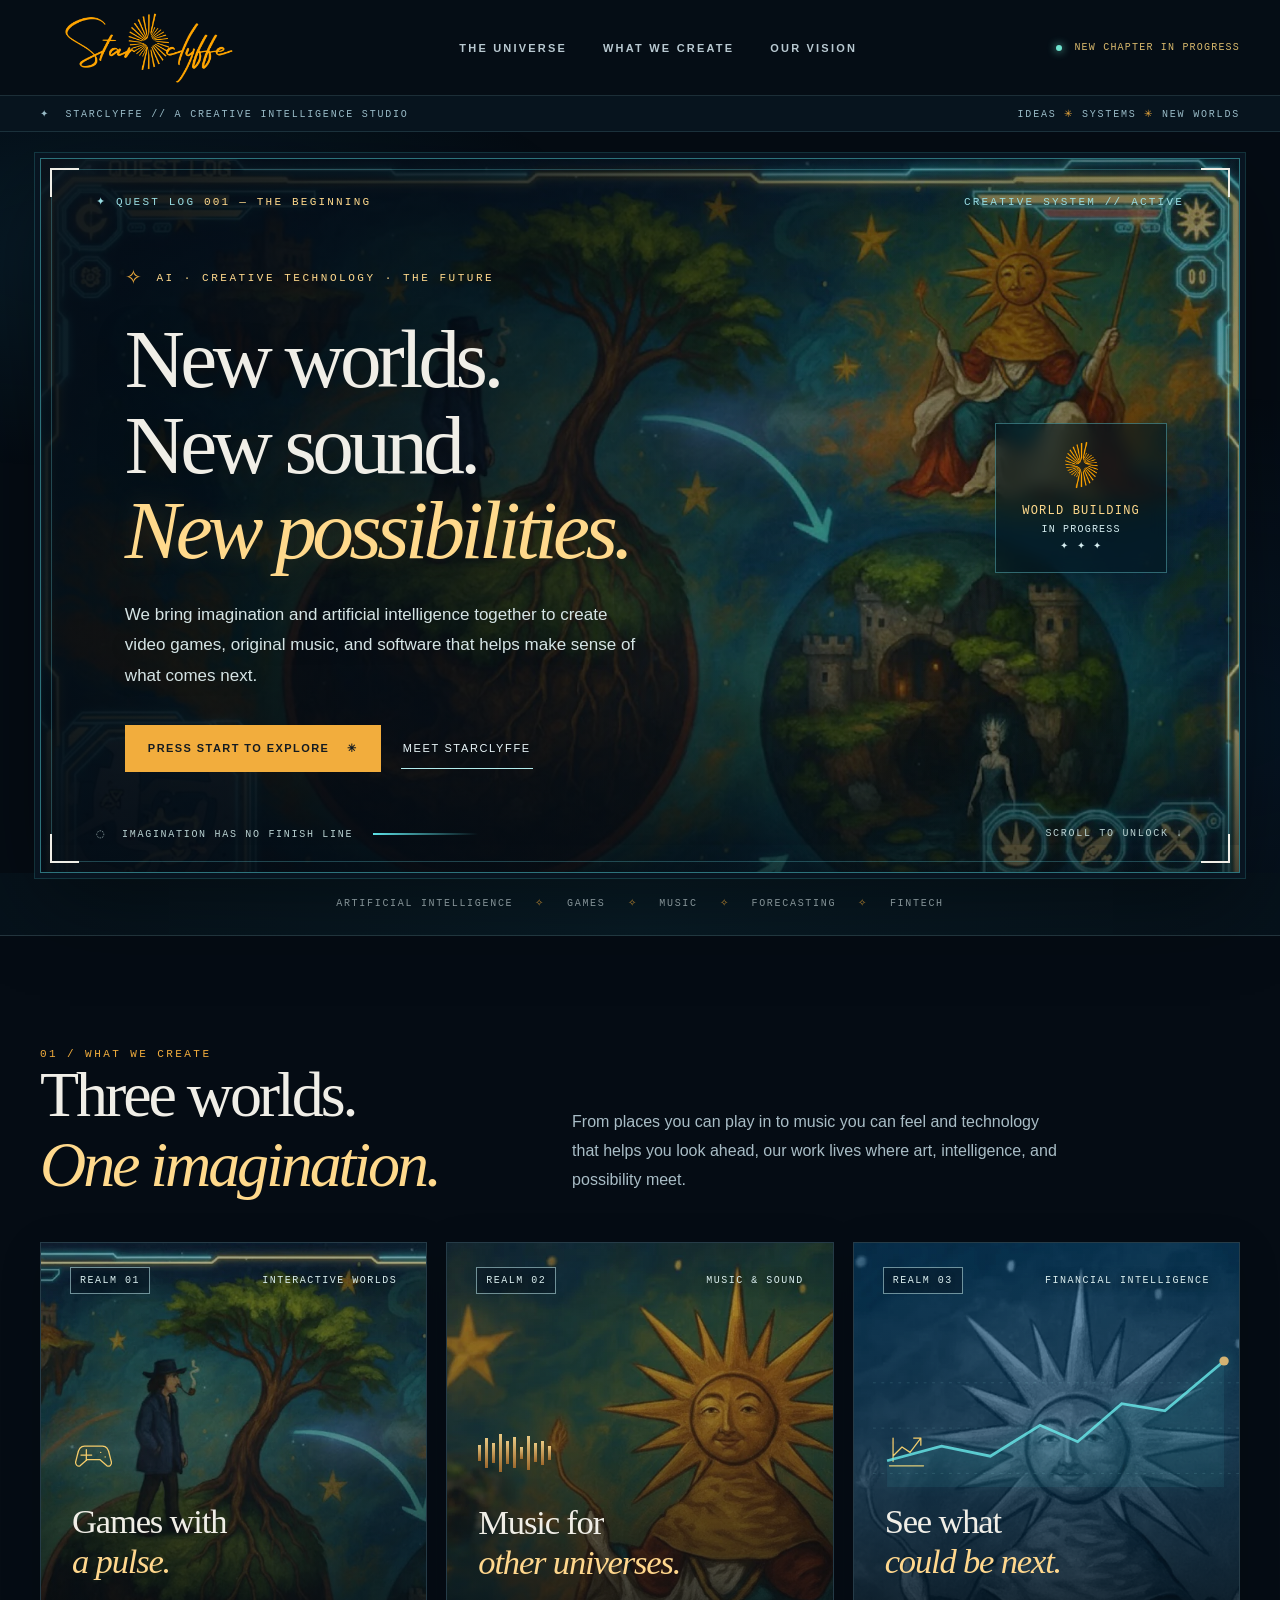
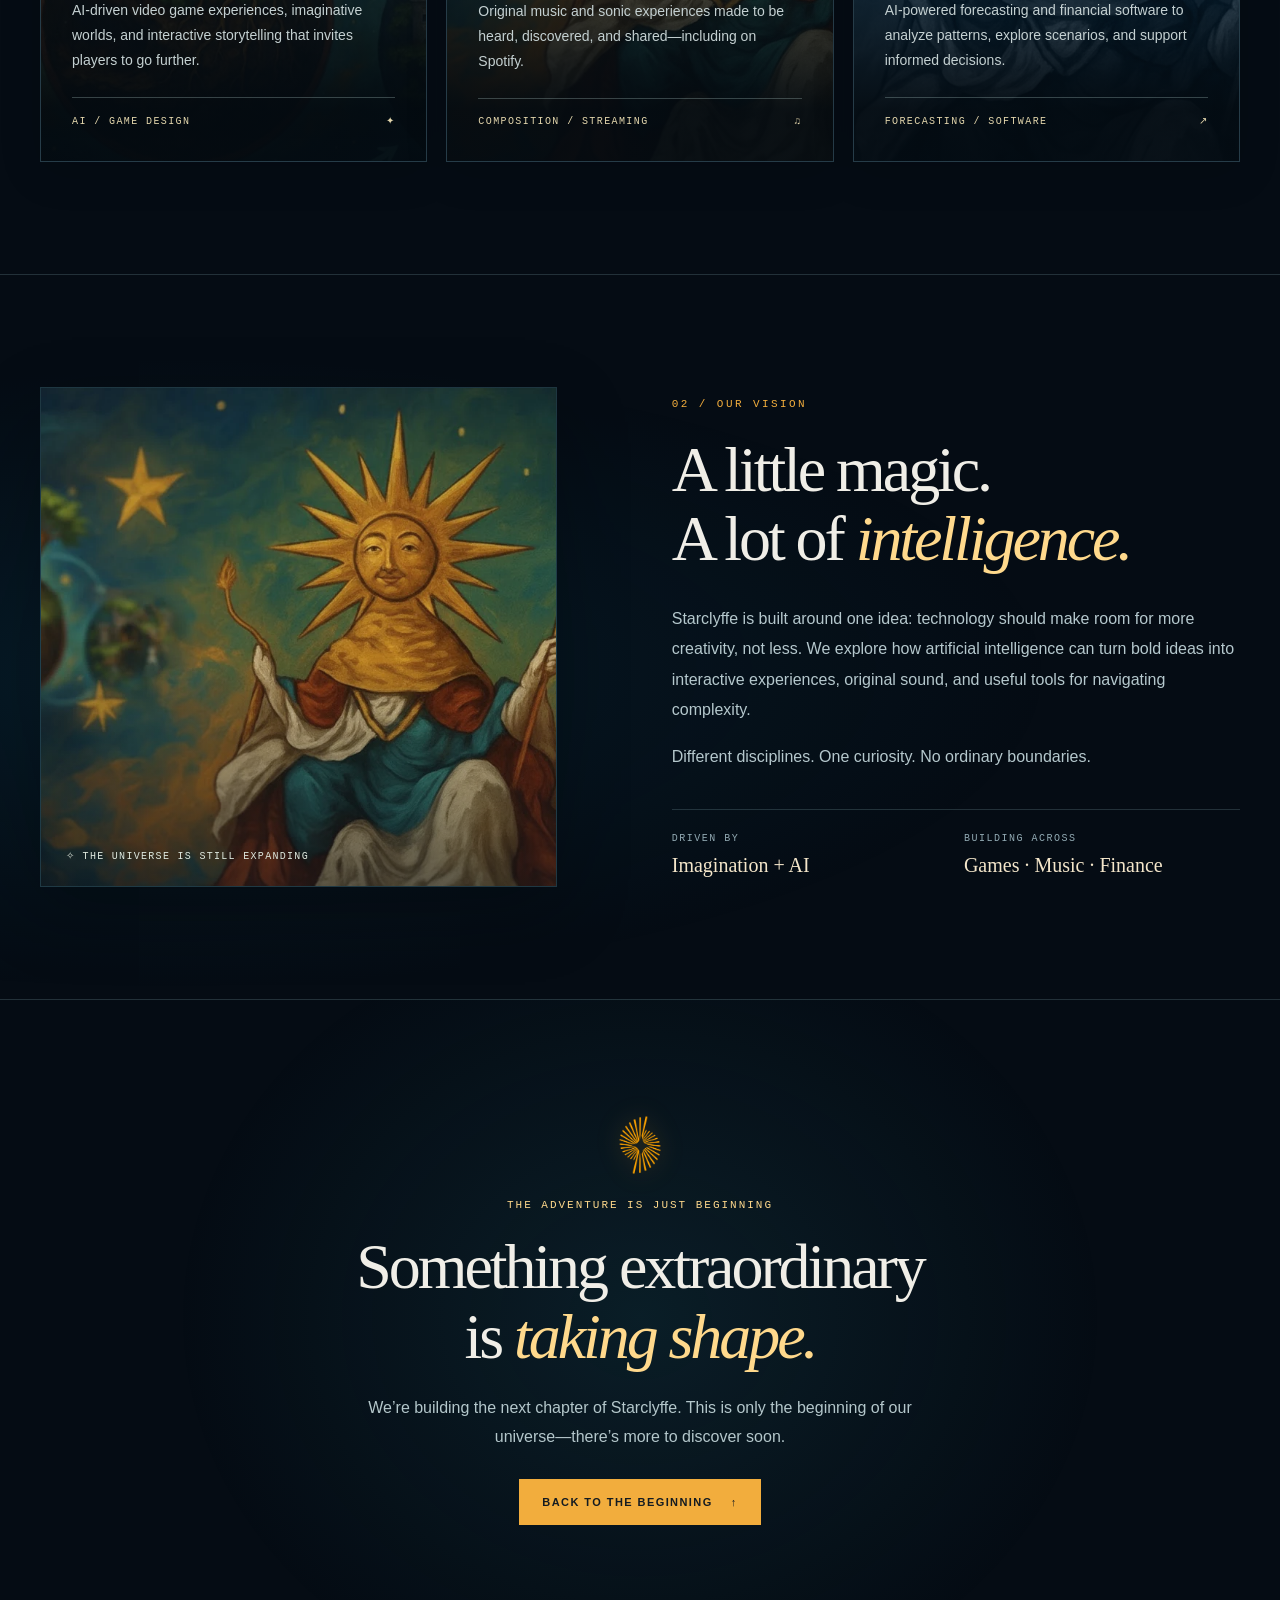
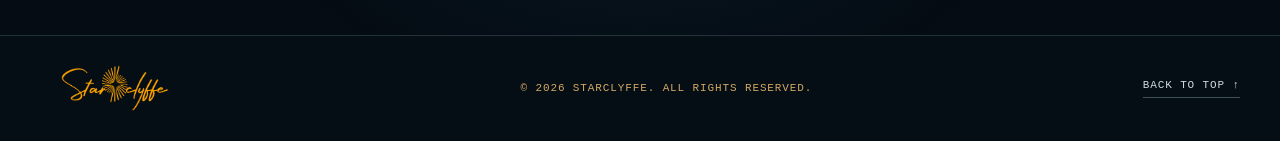
==== index.html @ 62b4221b "Add files via upload with Initial website" ====
<!doctype html>
<html lang="en">
<head>
<meta charset="utf-8">
<meta name="viewport" content="width=device-width, initial-scale=1">
<meta name="theme-color" content="#06101a">
<meta name="description" content="Starclyffe is an AI creative technology company working across video games, music, forecasting, and financial software. Explore our universe.">
<meta property="og:type" content="website">
<meta property="og:title" content="Starclyffe — Worlds Beyond the Expected">
<meta property="og:description" content="Artificial intelligence meets interactive worlds, original music and financial technology.">
<meta property="og:image" content="https://www.starclyffe.com/assets/worlds.webp">
<title>Starclyffe — Worlds Beyond the Expected</title>
<link rel="icon" type="image/png" href="favicon.png">
<style>
:root{color-scheme:dark;--bg:#050c14;--bg2:#091722;--paper:#f0eee7;--mist:#bac6d1;--soft:#8198a8;--gold:#f2ad3d;--gold2:#ffd98c;--teal:#5de2e7;--blue:#0b5075;--line:rgba(154,200,206,.20)}
*{box-sizing:border-box}html{scroll-behavior:smooth}body{margin:0;min-height:100vh;font-family:Arial,Helvetica,sans-serif;background:var(--bg);color:var(--paper);-webkit-font-smoothing:antialiased;overflow-x:hidden}body::before{content:"";position:fixed;inset:0;z-index:-1;pointer-events:none;background:radial-gradient(ellipse 54% 33% at 8% 28%,rgba(16,81,106,.23),transparent 73%),radial-gradient(ellipse 50% 50% at 96% 80%,rgba(9,51,86,.24),transparent 72%)}a{color:inherit}button{font:inherit}img{display:block;max-width:100%}::selection{background:var(--gold);color:#10161a}
.skip{position:absolute;top:-100px;left:20px;background:white;color:black;padding:12px;z-index:100}.skip:focus{top:12px}
.page-wrap{width:min(1480px,calc(100% - 80px));margin:0 auto}.site-header{position:relative;z-index:12;background:#050d15;border-bottom:1px solid rgba(133,196,212,.18)}.header-inner{min-height:95px;display:flex;align-items:center;justify-content:space-between;gap:25px}.brand{display:flex;align-items:center;width:220px;flex-shrink:0}.brand img{width:218px;height:72px;object-fit:contain}.nav{display:flex;align-items:center;gap:36px}.nav a{text-decoration:none;color:#b9c9d1;font-size:11px;font-weight:700;letter-spacing:.20em;text-transform:uppercase;transition:color .2s}.nav a:hover,.nav a:focus-visible{color:var(--gold2)}.header-side{display:flex;align-items:center;gap:12px;white-space:nowrap;color:#d8b86c;font-family:monospace;font-size:10px;letter-spacing:.12em}.alive{display:inline-block;height:6px;width:6px;border-radius:50%;background:#70e5d0;box-shadow:0 0 9px #70e5d0}.mobile-explore{display:none}
.ticker{border-bottom:1px solid rgba(133,196,212,.16);background:#07141e}.ticker-inner{min-height:35px;display:flex;align-items:center;justify-content:space-between;gap:25px;color:#99bbc7;font-family:monospace;font-size:10px;letter-spacing:.18em}.ticker-inner .gold{color:var(--gold)}
main{overflow:hidden}.hero{padding:26px 0 0}.hero-frame{position:relative;isolation:isolate;min-height:690px;border:1px solid rgba(90,224,229,.43);overflow:hidden;background:#0a202c;box-shadow:0 0 0 5px #081521,0 0 0 6px rgba(82,227,235,.18),0 30px 85px rgba(0,0,0,.42)}.hero-frame::before{content:"";position:absolute;z-index:-1;inset:0;background-image:linear-gradient(90deg,rgba(3,11,20,.89) 0%,rgba(3,11,20,.77) 35%,rgba(3,11,20,.23) 69%,rgba(3,11,20,.15) 100%),linear-gradient(0deg,rgba(3,11,18,.70) 0%,transparent 30%,rgba(3,11,18,.22) 100%),url('assets/worlds.webp');background-size:cover;background-position:center 44%;transform:scale(1.013);transition:transform 1.8s ease}.hero-frame:hover::before{transform:scale(1.04)}.hero-frame::after{content:"";pointer-events:none;position:absolute;inset:10px;border:1px solid rgba(101,208,216,.29)}.hud-corner{position:absolute;z-index:2;width:29px;height:29px;border-color:var(--teal);pointer-events:none}.hud-corner.tl{left:9px;top:9px;border-left:2px solid;border-top:2px solid}.hud-corner.tr{right:9px;top:9px;border-right:2px solid;border-top:2px solid}.hud-corner.bl{left:9px;bottom:9px;border-left:2px solid;border-bottom:2px solid}.hud-corner.br{right:9px;bottom:9px;border-right:2px solid;border-bottom:2px solid}.hero-topline{position:absolute;top:36px;left:55px;right:55px;display:flex;align-items:center;justify-content:space-between;gap:16px;font-family:monospace;text-transform:uppercase;letter-spacing:.20em;color:#98dce2;font-size:11px}.hero-topline b{font-weight:500;color:var(--gold2)}.hero-inner{position:relative;z-index:1;min-height:690px;display:flex;align-items:center;padding:110px 7% 100px}.hero-copy{width:min(725px,100%)}.eyebrow{font-family:monospace;color:var(--gold2);font-size:11px;letter-spacing:.23em;text-transform:uppercase;line-height:1.6}.hero .eyebrow{display:flex;align-items:center;gap:12px}.eyebrow::before{content:"✧";font-size:20px;line-height:1;color:var(--gold)}h1,h2,h3,p{margin-top:0}.hero h1{margin:28px 0 26px;font-family:Georgia,'Times New Roman',serif;font-size:clamp(55px,6.5vw,100px);line-height:1.03;letter-spacing:-.055em;font-weight:400;text-wrap:balance;text-shadow:0 6px 35px rgba(0,0,0,.36)}.hero h1 em{font-weight:400;font-style:italic;color:var(--gold2);text-shadow:0 0 25px rgba(222,161,54,.17)}.hero-subtitle{max-width:520px;color:#d5e4e5;font-size:17px;line-height:1.78;text-shadow:0 2px 15px rgba(0,0,0,.35)}.hero-actions{margin-top:34px;display:flex;flex-wrap:wrap;align-items:center;gap:20px}.primary-cta{background:var(--gold);padding:16px 22px;color:#141b21;font-size:11px;font-weight:800;letter-spacing:.13em;text-decoration:none;text-transform:uppercase;display:inline-flex;align-items:center;justify-content:center;gap:18px;border:1px solid var(--gold);transition:background .2s,transform .2s,box-shadow .2s}.primary-cta:hover,.primary-cta:focus-visible{background:var(--gold2);transform:translateY(-2px);box-shadow:0 12px 35px #0006}.secondary-cta{color:#e9f6f9;letter-spacing:.15em;text-transform:uppercase;font-size:11px;text-decoration:none;border-bottom:1px solid #b4eced;padding:14px 2px}.secondary-cta:hover,.secondary-cta:focus-visible{color:var(--gold2);border-color:var(--gold2)}.hero-lower{position:absolute;bottom:32px;left:55px;right:55px;display:flex;justify-content:space-between;align-items:center;gap:20px;color:#b8d0d0;font-family:monospace;font-size:10px;letter-spacing:.17em;text-transform:uppercase}.hero-lower .line{width:105px;height:2px;background:linear-gradient(90deg,var(--teal),transparent);display:inline-block;vertical-align:middle;margin-left:12px}.hero-badge{position:absolute;right:6%;top:37%;width:172px;border:1px solid rgba(114,220,230,.40);padding:17px;background:rgba(3,21,31,.62);backdrop-filter:blur(8px);box-shadow:0 10px 35px #06131b60}.hero-badge img{width:35px;margin:0 auto 12px}.hero-badge span{display:block;text-align:center;font-family:monospace;font-size:10px;letter-spacing:.12em;line-height:1.7;color:#d5edf0}.hero-badge b{font-size:12px;color:var(--gold2);font-weight:500}
.marquee{height:63px;display:flex;align-items:center;justify-content:center;border-bottom:1px solid var(--line);background:linear-gradient(90deg,#06121b,#081b25,#06121b);color:#a7b9be;gap:22px;font:10px/1.4 monospace;letter-spacing:.17em;text-transform:uppercase;text-align:center}.marquee .s{color:var(--gold)}
.section{padding:112px 0}.section-heading{display:grid;grid-template-columns:1fr 1.4fr;gap:55px;align-items:end;margin-bottom:43px}.section-kicker{color:var(--gold);font-family:monospace;font-size:11px;letter-spacing:.22em;text-transform:uppercase}.section-heading h2,.vision-copy h2,.outro h2{font-family:Georgia,'Times New Roman',serif;font-size:clamp(43px,5vw,72px);font-weight:400;line-height:1.09;letter-spacing:-.048em;margin:0}.section-heading h2 em,.vision-copy h2 em,.outro h2 em{font-weight:400;color:var(--gold2)}.section-heading p{max-width:490px;margin:0 0 5px;color:#a9bdc6;font-size:16px;line-height:1.8}.worlds-grid{display:grid;grid-template-columns:repeat(3,minmax(0,1fr));gap:19px}.world-card{position:relative;min-height:520px;isolation:isolate;overflow:hidden;border:1px solid var(--line);background:#091927;display:flex;align-items:stretch;box-shadow:0 10px 40px rgba(0,0,0,.14)}.world-card:before{content:"";position:absolute;inset:0;z-index:-2;background-size:cover;background-position:center;filter:saturate(.84);transition:transform .65s,filter .65s}.world-card:hover:before{transform:scale(1.07);filter:saturate(1.04)}.world-card:after{content:"";inset:0;position:absolute;z-index:-1;background:linear-gradient(180deg,rgba(5,15,23,.10) 0%,rgba(4,13,21,.37) 38%,rgba(3,10,16,.96) 90%)}.world-card.games:before{background-image:url('assets/worlds.webp');background-position:38% center}.world-card.music:before{background-image:url('assets/sun.webp');background-position:60% center}.world-card.finance:before{background-image:url('assets/celestial.webp');background-position:67% center}.world-content{width:100%;display:flex;flex-direction:column;padding:28px 31px 34px;justify-content:flex-end}.world-top{position:absolute;left:29px;right:29px;top:24px;display:flex;justify-content:space-between;align-items:center;color:#d9edee;font:10px monospace;letter-spacing:.15em;text-shadow:0 2px 12px #000}.world-top span:first-child{padding:7px 9px;border:1px solid rgba(195,239,243,.55);background:#08152277}.world-icon{margin-bottom:29px;color:#f6cc6b;min-height:42px;display:flex;align-items:center}.world-icon svg{width:43px;height:43px;stroke:currentColor;fill:none;stroke-width:1.4;stroke-linecap:round;stroke-linejoin:round}.world-content h3{font-family:Georgia,'Times New Roman',serif;font-weight:400;font-size:clamp(30px,2.7vw,42px);line-height:1.15;letter-spacing:-.034em;margin:0 0 17px}.world-content h3 em{font-style:italic;color:#ffd78d}.world-content p{color:#c4d0d1;font-size:14px;line-height:1.77;margin:0;min-height:75px}.world-bottom{margin-top:24px;border-top:1px solid rgba(204,235,232,.25);padding-top:17px;display:flex;align-items:center;justify-content:space-between;font:10px monospace;letter-spacing:.14em;color:#e4d7ad;text-transform:uppercase}.waveform{display:flex;align-items:center;gap:4px;height:41px}.waveform i{width:3px;height:var(--h);background:linear-gradient(var(--gold2),#a96e2c);opacity:.9;animation:wave 1.3s ease-in-out infinite alternate;animation-delay:var(--delay)}.mini-chart{position:absolute;top:19%;right:0;left:5%;height:145px;opacity:.82;filter:drop-shadow(0 0 8px rgba(92,235,236,.45))}.mini-chart svg{width:100%;height:100%;overflow:visible}
.vision{border-top:1px solid var(--line);background:radial-gradient(ellipse at 13% 55%,rgba(13,70,95,.25),transparent 56%)}.vision-inner{display:grid;grid-template-columns:1fr 1.1fr;align-items:center;gap:min(9vw,130px)}.vision-art{position:relative;min-height:500px;overflow:hidden;border:1px solid rgba(122,205,221,.22);box-shadow:0 24px 65px rgba(0,0,0,.26)}.vision-art img{position:absolute;width:100%;height:100%;object-fit:cover;object-position:63% 48%;filter:saturate(.8)}.vision-art::after{content:"";position:absolute;inset:0;background:linear-gradient(0deg,rgba(4,14,23,.55),transparent 45%)}.vision-art .art-label{position:absolute;bottom:24px;left:25px;color:#dfe9df;z-index:2;font:10px monospace;letter-spacing:.13em}.vision-copy{max-width:640px}.vision-copy .section-kicker{margin-bottom:25px}.vision-copy h2{margin-bottom:30px}.vision-copy>p{font-size:16px;color:#b5c8cd;line-height:1.9;max-width:580px}.vision-metadata{display:grid;grid-template-columns:repeat(2,1fr);border-top:1px solid var(--line);margin-top:37px;padding-top:23px;gap:16px}.vision-metadata span{display:block;color:#92aab3;font:10px monospace;letter-spacing:.15em;margin-bottom:10px;text-transform:uppercase}.vision-metadata strong{font-family:Georgia,serif;font-size:20px;font-weight:400;color:#f4e6ca}
.outro{padding:115px 0 110px;text-align:center;position:relative;background:radial-gradient(ellipse 40% 70% at center,rgba(28,87,101,.24),transparent 90%);border-top:1px solid var(--line)}.outro .sunmark{width:58px;height:60px;object-fit:contain;margin:0 auto 19px;filter:drop-shadow(0 0 13px #e89c274f)}.outro h2{max-width:850px;margin:20px auto 22px}.outro p{font-size:16px;line-height:1.8;color:#b4c7cb;max-width:590px;margin:0 auto 28px}.outro .tag{font:11px monospace;letter-spacing:.18em;color:var(--gold2);text-transform:uppercase}.footer{border-top:1px solid var(--line);padding:29px 0;background:#050d15}.footer-inner{display:flex;align-items:center;justify-content:space-between;gap:25px;font:11px monospace;color:#839da6;letter-spacing:.08em}.footer img{width:150px;max-height:46px;object-fit:contain}.footer-center{color:#d3a963}.backtop{color:#ccdce1;text-decoration:none;border-bottom:1px solid rgba(190,227,235,.3);padding-bottom:6px;white-space:nowrap}
@keyframes wave{from{transform:scaleY(.55)}to{transform:scaleY(1.1)}}
@media(max-width:1050px){.nav{gap:18px}.brand{width:195px}.brand img{width:192px}.hero-badge{display:none}.section-heading{grid-template-columns:1fr 1fr}.world-card{min-height:505px}.world-content{padding:24px}.vision-inner{gap:55px}}
@media(max-width:760px){.page-wrap{width:calc(100% - 36px)}.header-inner{min-height:75px}.brand{width:169px}.brand img{width:166px;height:62px}.nav,.header-side{display:none}.mobile-explore{display:inline-block;color:#f1c77f;font-size:10px;text-decoration:none;letter-spacing:.14em;text-transform:uppercase;border:1px solid #f2b54577;padding:10px 13px}.ticker-inner{font-size:9px;letter-spacing:.08em}.ticker-inner .right{display:none}.hero{padding-top:13px}.hero-frame{min-height:635px}.hero-frame:before{background-image:linear-gradient(90deg,rgba(3,11,20,.79),rgba(3,11,20,.38)),linear-gradient(0deg,rgba(3,11,18,.85),rgba(3,11,18,.22) 75%),url('assets/worlds.webp');background-position:48% center}.hero-inner{min-height:635px;padding:118px 30px 90px}.hero-topline{top:28px;left:27px;right:27px;font-size:9px;letter-spacing:.08em}.hero-topline .right{display:none}.hero h1{font-size:clamp(49px,10.5vw,72px);margin:23px 0}.hero-subtitle{font-size:15px;line-height:1.7}.hero-lower{left:29px;right:29px;font-size:9px;bottom:22px}.hero-lower .right{display:none}.marquee{padding:0 17px;font-size:9px;gap:9px}.section{padding:76px 0}.section-heading{display:block}.section-heading h2{margin:19px 0}.worlds-grid{grid-template-columns:1fr;gap:16px}.world-card{min-height:460px}.world-content{padding:25px}.world-content p{min-height:0}.vision-inner{grid-template-columns:1fr;gap:40px}.vision-art{min-height:460px}.outro{padding:85px 0}.footer-inner{flex-wrap:wrap;justify-content:center;text-align:center}.footer-center{width:100%;order:3}}
@media(max-width:420px){.hero-inner{padding-left:22px;padding-right:22px}.hero h1{font-size:48px}.hero-actions{gap:15px}.primary-cta{font-size:10px;padding:16px}.secondary-cta{font-size:10px}.hero-topline{font-size:8px}.ticker-inner{font-size:8px}.section-heading h2{font-size:43px}.vision-art{min-height:355px}.vision-metadata{grid-template-columns:1fr}.outro h2{font-size:44px}}
@media(prefers-reduced-motion:reduce){html{scroll-behavior:auto}*,*::before,*::after{animation:none!important;transition:none!important}}
</style>
</head>
<body>
<a class="skip" href="#main">Skip to content</a>
<header class="site-header" id="top">
  <div class="header-inner page-wrap">
    <a class="brand" href="#top" aria-label="Starclyffe home"><img src="assets/starclyffe-gold.png" alt="Starclyffe" width="218" height="90"></a>
    <nav class="nav" aria-label="Main navigation"><a href="#universe">The universe</a><a href="#worlds">What we create</a><a href="#vision">Our vision</a></nav>
    <span class="header-side"><i class="alive" aria-hidden="true"></i> NEW CHAPTER IN PROGRESS</span>
    <a class="mobile-explore" href="#worlds">Explore ↓</a>
  </div>
</header>
<div class="ticker" aria-hidden="true"><div class="ticker-inner page-wrap"><span>✦&nbsp; STARCLYFFE // A CREATIVE INTELLIGENCE STUDIO</span><span class="right">IDEAS <span class="gold">✳</span> SYSTEMS <span class="gold">✳</span> NEW WORLDS</span></div></div>
<main id="main">
<section class="hero" id="universe" aria-labelledby="hero-title"><div class="page-wrap">
  <div class="hero-frame"><span class="hud-corner tl"></span><span class="hud-corner tr"></span><span class="hud-corner bl"></span><span class="hud-corner br"></span>
    <div class="hero-topline"><span>✦ QUEST LOG <b>001 — THE BEGINNING</b></span><span class="right">CREATIVE SYSTEM // ACTIVE</span></div>
    <div class="hero-inner"><div class="hero-copy">
      <div class="eyebrow">AI · CREATIVE TECHNOLOGY · THE FUTURE</div>
      <h1 id="hero-title">New worlds.<br>New sound.<br><em>New possibilities.</em></h1>
      <p class="hero-subtitle">We bring imagination and artificial intelligence together to create video games, original music, and software that helps make sense of what comes next.</p>
      <div class="hero-actions"><a class="primary-cta" href="#worlds">Press start to explore <span aria-hidden="true">✳</span></a><a class="secondary-cta" href="#vision">Meet Starclyffe</a></div>
    </div></div>
    <div class="hero-badge" aria-hidden="true"><img src="assets/sunmark-gold.png" alt=""><span><b>WORLD BUILDING</b><br>IN PROGRESS<br>✦ ✦ ✦</span></div>
    <div class="hero-lower"><span>◌&nbsp; IMAGINATION HAS NO FINISH LINE <i class="line"></i></span><span class="right">SCROLL TO UNLOCK ↓</span></div>
  </div></div></section>
<div class="marquee" aria-label="Fields: Artificial intelligence, Games, Music, Forecasting, Financial technology"><span>ARTIFICIAL INTELLIGENCE</span><span class="s">✧</span><span>GAMES</span><span class="s">✧</span><span>MUSIC</span><span class="s">✧</span><span>FORECASTING</span><span class="s">✧</span><span>FINTECH</span></div>
<section class="section page-wrap" id="worlds" aria-labelledby="worlds-title"><div class="section-heading"><div><div class="section-kicker">01 / WHAT WE CREATE</div><h2 id="worlds-title">Three worlds.<br><em>One imagination.</em></h2></div><p>From places you can play in to music you can feel and technology that helps you look ahead, our work lives where art, intelligence, and possibility meet.</p></div>
<div class="worlds-grid">
  <article class="world-card games"><div class="world-top"><span>REALM 01</span><span>INTERACTIVE WORLDS</span></div><div class="world-content"><div class="world-icon" aria-hidden="true"><svg viewBox="0 0 48 48"><path d="M14 18h20c4 0 7 4 8 10l2 8c.5 3-2 5-5 4l-8-7H17l-8 7c-3 1-5-1-5-4l2-8c1-6 4-10 8-10Z"/><path d="M16 22v12m-6-6h12M32 25h.1M37 30h.1"/></svg></div><h3>Games with<br><em>a pulse.</em></h3><p>AI-driven video game experiences, imaginative worlds, and interactive storytelling that invites players to go further.</p><div class="world-bottom"><span>AI / GAME DESIGN</span><span aria-hidden="true">✦</span></div></div></article>
  <article class="world-card music"><div class="world-top"><span>REALM 02</span><span>MUSIC & SOUND</span></div><div class="world-content"><div class="world-icon waveform" aria-hidden="true"><i style="--h:16px;--delay:.1s"></i><i style="--h:30px;--delay:.6s"></i><i style="--h:20px;--delay:.2s"></i><i style="--h:38px;--delay:.7s"></i><i style="--h:23px;--delay:.35s"></i><i style="--h:31px;--delay:.8s"></i><i style="--h:12px;--delay:.4s"></i><i style="--h:34px;--delay:.9s"></i><i style="--h:19px;--delay:.5s"></i><i style="--h:24px;--delay:.15s"></i><i style="--h:14px;--delay:.5s"></i></div><h3>Music for<br><em>other universes.</em></h3><p>Original music and sonic experiences made to be heard, discovered, and shared—including on Spotify.</p><div class="world-bottom"><span>COMPOSITION / STREAMING</span><span aria-hidden="true">♫</span></div></div></article>
  <article class="world-card finance"><div class="world-top"><span>REALM 03</span><span>FINANCIAL INTELLIGENCE</span></div><div class="mini-chart" aria-hidden="true"><svg viewBox="0 0 390 160" preserveAspectRatio="none"><path d="M0 145 H390 M0 95 H390 M0 45 H390" stroke="#b2faff" stroke-opacity=".17" stroke-dasharray="3 6"/><path d="M15 131 L73 115 L125 126 L178 92 L218 110 L265 68 L311 76 L374 21" stroke="#6beded" stroke-width="3" fill="none"/><path d="M15 131 L73 115 L125 126 L178 92 L218 110 L265 68 L311 76 L374 21 L374 160 L15 160Z" fill="#51cad2" fill-opacity=".10"/><circle cx="374" cy="21" r="5" fill="#ffce7a"/></svg></div><div class="world-content"><div class="world-icon" aria-hidden="true"><svg viewBox="0 0 48 48"><path d="M5 40h38M9 35V9M9 29l10-10 9 6 12-16M32 9h8v8"/></svg></div><h3>See what<br><em>could be next.</em></h3><p>AI-powered forecasting and financial software to analyze patterns, explore scenarios, and support informed decisions.</p><div class="world-bottom"><span>FORECASTING / SOFTWARE</span><span aria-hidden="true">↗</span></div></div></article>
</div></section>
<section class="vision section" id="vision" aria-labelledby="vision-title"><div class="page-wrap vision-inner"><div class="vision-art"><img src="assets/sun.webp" loading="lazy" alt="A celestial figure holding a star against a fantastical, star-filled sky"><div class="art-label">✧ THE UNIVERSE IS STILL EXPANDING</div></div><div class="vision-copy"><div class="section-kicker">02 / OUR VISION</div><h2 id="vision-title">A little magic.<br>A lot of <em>intelligence.</em></h2><p>Starclyffe is built around one idea: technology should make room for more creativity, not less. We explore how artificial intelligence can turn bold ideas into interactive experiences, original sound, and useful tools for navigating complexity.</p><p>Different disciplines. One curiosity. No ordinary boundaries.</p><div class="vision-metadata"><div><span>Driven by</span><strong>Imagination + AI</strong></div><div><span>Building across</span><strong>Games · Music · Finance</strong></div></div></div></div></section>
<section class="outro" aria-labelledby="outro-title"><div class="page-wrap"><img class="sunmark" src="assets/sunmark-gold.png" alt="" loading="lazy"><span class="tag">The adventure is just beginning</span><h2 id="outro-title">Something extraordinary<br>is <em>taking shape.</em></h2><p>We’re building the next chapter of Starclyffe. This is only the beginning of our universe—there’s more to discover soon.</p><a class="primary-cta" href="#top">Back to the beginning <span aria-hidden="true">↑</span></a></div></section>
</main>
<footer class="footer"><div class="footer-inner page-wrap"><a href="#top" aria-label="Starclyffe home"><img src="assets/starclyffe-gold.png" alt="Starclyffe" loading="lazy"></a><span class="footer-center">© <span id="year">2026</span> STARCLYFFE. ALL RIGHTS RESERVED.</span><a class="backtop" href="#top">BACK TO TOP ↑</a></div></footer>
<script>document.getElementById('year').textContent=new Date().getFullYear();</script>
</body>
</html>
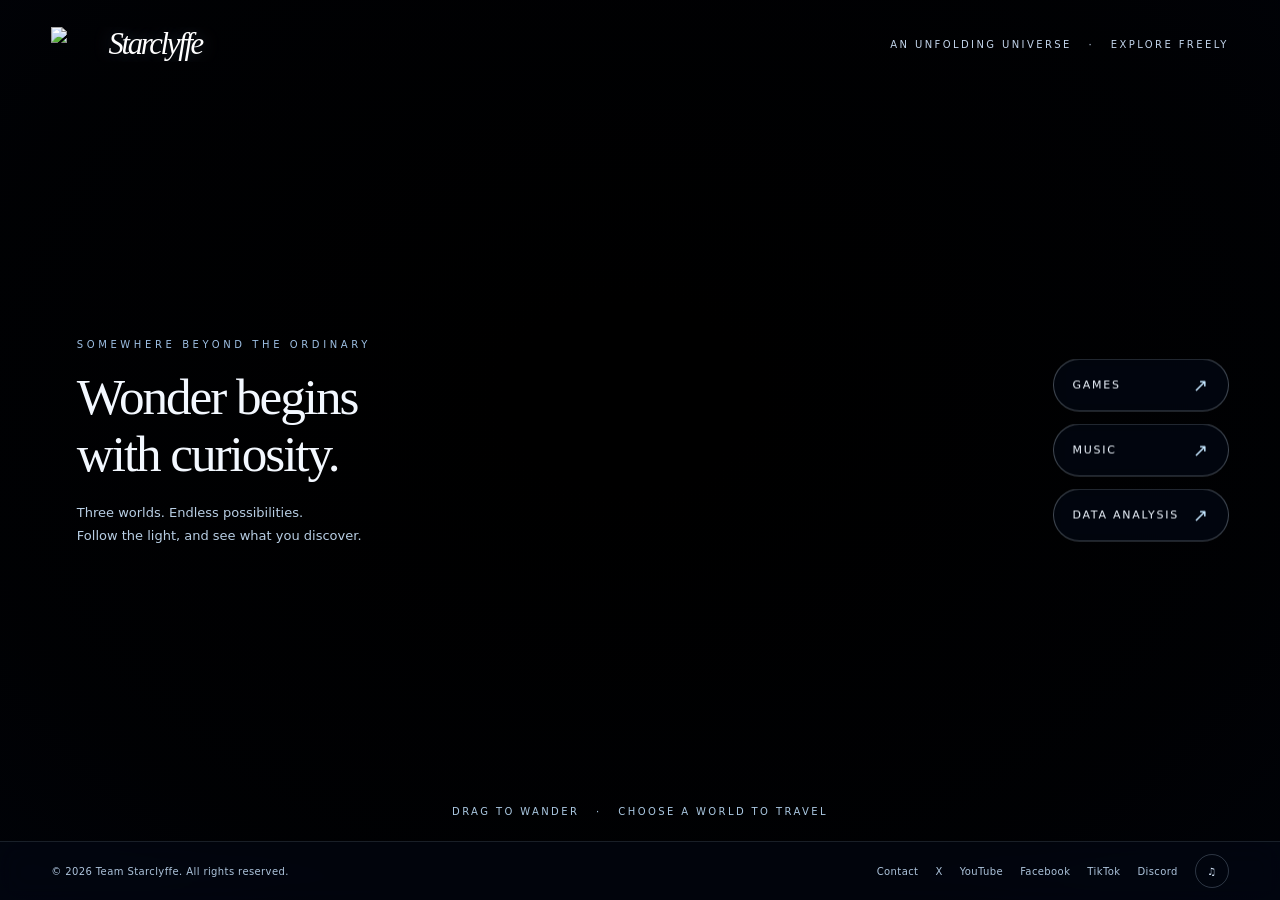
==== commit 3d706785: "Back up approved HostGator Starclyffe staging homepage" ====
--- a/index.html
+++ b/index.html
@@ -1,69 +1,24 @@
 <!doctype html>
 <html lang="en">
 <head>
-<meta charset="utf-8">
-<meta name="viewport" content="width=device-width, initial-scale=1">
-<meta name="theme-color" content="#06101a">
-<meta name="description" content="Starclyffe is an AI creative technology company working across video games, music, forecasting, and financial software. Explore our universe.">
-<meta property="og:type" content="website">
-<meta property="og:title" content="Starclyffe — Worlds Beyond the Expected">
-<meta property="og:description" content="Artificial intelligence meets interactive worlds, original music and financial technology.">
-<meta property="og:image" content="https://www.starclyffe.com/assets/worlds.webp">
-<title>Starclyffe — Worlds Beyond the Expected</title>
-<link rel="icon" type="image/png" href="favicon.png">
+<meta charset="utf-8"><meta name="viewport" content="width=device-width,initial-scale=1">
+<meta name="theme-color" content="#061126"><title>Starclyffe — An Unfolding Universe (Staging)</title>
 <style>
-:root{color-scheme:dark;--bg:#050c14;--bg2:#091722;--paper:#f0eee7;--mist:#bac6d1;--soft:#8198a8;--gold:#f2ad3d;--gold2:#ffd98c;--teal:#5de2e7;--blue:#0b5075;--line:rgba(154,200,206,.20)}
-*{box-sizing:border-box}html{scroll-behavior:smooth}body{margin:0;min-height:100vh;font-family:Arial,Helvetica,sans-serif;background:var(--bg);color:var(--paper);-webkit-font-smoothing:antialiased;overflow-x:hidden}body::before{content:"";position:fixed;inset:0;z-index:-1;pointer-events:none;background:radial-gradient(ellipse 54% 33% at 8% 28%,rgba(16,81,106,.23),transparent 73%),radial-gradient(ellipse 50% 50% at 96% 80%,rgba(9,51,86,.24),transparent 72%)}a{color:inherit}button{font:inherit}img{display:block;max-width:100%}::selection{background:var(--gold);color:#10161a}
-.skip{position:absolute;top:-100px;left:20px;background:white;color:black;padding:12px;z-index:100}.skip:focus{top:12px}
-.page-wrap{width:min(1480px,calc(100% - 80px));margin:0 auto}.site-header{position:relative;z-index:12;background:#050d15;border-bottom:1px solid rgba(133,196,212,.18)}.header-inner{min-height:95px;display:flex;align-items:center;justify-content:space-between;gap:25px}.brand{display:flex;align-items:center;width:220px;flex-shrink:0}.brand img{width:218px;height:72px;object-fit:contain}.nav{display:flex;align-items:center;gap:36px}.nav a{text-decoration:none;color:#b9c9d1;font-size:11px;font-weight:700;letter-spacing:.20em;text-transform:uppercase;transition:color .2s}.nav a:hover,.nav a:focus-visible{color:var(--gold2)}.header-side{display:flex;align-items:center;gap:12px;white-space:nowrap;color:#d8b86c;font-family:monospace;font-size:10px;letter-spacing:.12em}.alive{display:inline-block;height:6px;width:6px;border-radius:50%;background:#70e5d0;box-shadow:0 0 9px #70e5d0}.mobile-explore{display:none}
-.ticker{border-bottom:1px solid rgba(133,196,212,.16);background:#07141e}.ticker-inner{min-height:35px;display:flex;align-items:center;justify-content:space-between;gap:25px;color:#99bbc7;font-family:monospace;font-size:10px;letter-spacing:.18em}.ticker-inner .gold{color:var(--gold)}
-main{overflow:hidden}.hero{padding:26px 0 0}.hero-frame{position:relative;isolation:isolate;min-height:690px;border:1px solid rgba(90,224,229,.43);overflow:hidden;background:#0a202c;box-shadow:0 0 0 5px #081521,0 0 0 6px rgba(82,227,235,.18),0 30px 85px rgba(0,0,0,.42)}.hero-frame::before{content:"";position:absolute;z-index:-1;inset:0;background-image:linear-gradient(90deg,rgba(3,11,20,.89) 0%,rgba(3,11,20,.77) 35%,rgba(3,11,20,.23) 69%,rgba(3,11,20,.15) 100%),linear-gradient(0deg,rgba(3,11,18,.70) 0%,transparent 30%,rgba(3,11,18,.22) 100%),url('assets/worlds.webp');background-size:cover;background-position:center 44%;transform:scale(1.013);transition:transform 1.8s ease}.hero-frame:hover::before{transform:scale(1.04)}.hero-frame::after{content:"";pointer-events:none;position:absolute;inset:10px;border:1px solid rgba(101,208,216,.29)}.hud-corner{position:absolute;z-index:2;width:29px;height:29px;border-color:var(--teal);pointer-events:none}.hud-corner.tl{left:9px;top:9px;border-left:2px solid;border-top:2px solid}.hud-corner.tr{right:9px;top:9px;border-right:2px solid;border-top:2px solid}.hud-corner.bl{left:9px;bottom:9px;border-left:2px solid;border-bottom:2px solid}.hud-corner.br{right:9px;bottom:9px;border-right:2px solid;border-bottom:2px solid}.hero-topline{position:absolute;top:36px;left:55px;right:55px;display:flex;align-items:center;justify-content:space-between;gap:16px;font-family:monospace;text-transform:uppercase;letter-spacing:.20em;color:#98dce2;font-size:11px}.hero-topline b{font-weight:500;color:var(--gold2)}.hero-inner{position:relative;z-index:1;min-height:690px;display:flex;align-items:center;padding:110px 7% 100px}.hero-copy{width:min(725px,100%)}.eyebrow{font-family:monospace;color:var(--gold2);font-size:11px;letter-spacing:.23em;text-transform:uppercase;line-height:1.6}.hero .eyebrow{display:flex;align-items:center;gap:12px}.eyebrow::before{content:"✧";font-size:20px;line-height:1;color:var(--gold)}h1,h2,h3,p{margin-top:0}.hero h1{margin:28px 0 26px;font-family:Georgia,'Times New Roman',serif;font-size:clamp(55px,6.5vw,100px);line-height:1.03;letter-spacing:-.055em;font-weight:400;text-wrap:balance;text-shadow:0 6px 35px rgba(0,0,0,.36)}.hero h1 em{font-weight:400;font-style:italic;color:var(--gold2);text-shadow:0 0 25px rgba(222,161,54,.17)}.hero-subtitle{max-width:520px;color:#d5e4e5;font-size:17px;line-height:1.78;text-shadow:0 2px 15px rgba(0,0,0,.35)}.hero-actions{margin-top:34px;display:flex;flex-wrap:wrap;align-items:center;gap:20px}.primary-cta{background:var(--gold);padding:16px 22px;color:#141b21;font-size:11px;font-weight:800;letter-spacing:.13em;text-decoration:none;text-transform:uppercase;display:inline-flex;align-items:center;justify-content:center;gap:18px;border:1px solid var(--gold);transition:background .2s,transform .2s,box-shadow .2s}.primary-cta:hover,.primary-cta:focus-visible{background:var(--gold2);transform:translateY(-2px);box-shadow:0 12px 35px #0006}.secondary-cta{color:#e9f6f9;letter-spacing:.15em;text-transform:uppercase;font-size:11px;text-decoration:none;border-bottom:1px solid #b4eced;padding:14px 2px}.secondary-cta:hover,.secondary-cta:focus-visible{color:var(--gold2);border-color:var(--gold2)}.hero-lower{position:absolute;bottom:32px;left:55px;right:55px;display:flex;justify-content:space-between;align-items:center;gap:20px;color:#b8d0d0;font-family:monospace;font-size:10px;letter-spacing:.17em;text-transform:uppercase}.hero-lower .line{width:105px;height:2px;background:linear-gradient(90deg,var(--teal),transparent);display:inline-block;vertical-align:middle;margin-left:12px}.hero-badge{position:absolute;right:6%;top:37%;width:172px;border:1px solid rgba(114,220,230,.40);padding:17px;background:rgba(3,21,31,.62);backdrop-filter:blur(8px);box-shadow:0 10px 35px #06131b60}.hero-badge img{width:35px;margin:0 auto 12px}.hero-badge span{display:block;text-align:center;font-family:monospace;font-size:10px;letter-spacing:.12em;line-height:1.7;color:#d5edf0}.hero-badge b{font-size:12px;color:var(--gold2);font-weight:500}
-.marquee{height:63px;display:flex;align-items:center;justify-content:center;border-bottom:1px solid var(--line);background:linear-gradient(90deg,#06121b,#081b25,#06121b);color:#a7b9be;gap:22px;font:10px/1.4 monospace;letter-spacing:.17em;text-transform:uppercase;text-align:center}.marquee .s{color:var(--gold)}
-.section{padding:112px 0}.section-heading{display:grid;grid-template-columns:1fr 1.4fr;gap:55px;align-items:end;margin-bottom:43px}.section-kicker{color:var(--gold);font-family:monospace;font-size:11px;letter-spacing:.22em;text-transform:uppercase}.section-heading h2,.vision-copy h2,.outro h2{font-family:Georgia,'Times New Roman',serif;font-size:clamp(43px,5vw,72px);font-weight:400;line-height:1.09;letter-spacing:-.048em;margin:0}.section-heading h2 em,.vision-copy h2 em,.outro h2 em{font-weight:400;color:var(--gold2)}.section-heading p{max-width:490px;margin:0 0 5px;color:#a9bdc6;font-size:16px;line-height:1.8}.worlds-grid{display:grid;grid-template-columns:repeat(3,minmax(0,1fr));gap:19px}.world-card{position:relative;min-height:520px;isolation:isolate;overflow:hidden;border:1px solid var(--line);background:#091927;display:flex;align-items:stretch;box-shadow:0 10px 40px rgba(0,0,0,.14)}.world-card:before{content:"";position:absolute;inset:0;z-index:-2;background-size:cover;background-position:center;filter:saturate(.84);transition:transform .65s,filter .65s}.world-card:hover:before{transform:scale(1.07);filter:saturate(1.04)}.world-card:after{content:"";inset:0;position:absolute;z-index:-1;background:linear-gradient(180deg,rgba(5,15,23,.10) 0%,rgba(4,13,21,.37) 38%,rgba(3,10,16,.96) 90%)}.world-card.games:before{background-image:url('assets/worlds.webp');background-position:38% center}.world-card.music:before{background-image:url('assets/sun.webp');background-position:60% center}.world-card.finance:before{background-image:url('assets/celestial.webp');background-position:67% center}.world-content{width:100%;display:flex;flex-direction:column;padding:28px 31px 34px;justify-content:flex-end}.world-top{position:absolute;left:29px;right:29px;top:24px;display:flex;justify-content:space-between;align-items:center;color:#d9edee;font:10px monospace;letter-spacing:.15em;text-shadow:0 2px 12px #000}.world-top span:first-child{padding:7px 9px;border:1px solid rgba(195,239,243,.55);background:#08152277}.world-icon{margin-bottom:29px;color:#f6cc6b;min-height:42px;display:flex;align-items:center}.world-icon svg{width:43px;height:43px;stroke:currentColor;fill:none;stroke-width:1.4;stroke-linecap:round;stroke-linejoin:round}.world-content h3{font-family:Georgia,'Times New Roman',serif;font-weight:400;font-size:clamp(30px,2.7vw,42px);line-height:1.15;letter-spacing:-.034em;margin:0 0 17px}.world-content h3 em{font-style:italic;color:#ffd78d}.world-content p{color:#c4d0d1;font-size:14px;line-height:1.77;margin:0;min-height:75px}.world-bottom{margin-top:24px;border-top:1px solid rgba(204,235,232,.25);padding-top:17px;display:flex;align-items:center;justify-content:space-between;font:10px monospace;letter-spacing:.14em;color:#e4d7ad;text-transform:uppercase}.waveform{display:flex;align-items:center;gap:4px;height:41px}.waveform i{width:3px;height:var(--h);background:linear-gradient(var(--gold2),#a96e2c);opacity:.9;animation:wave 1.3s ease-in-out infinite alternate;animation-delay:var(--delay)}.mini-chart{position:absolute;top:19%;right:0;left:5%;height:145px;opacity:.82;filter:drop-shadow(0 0 8px rgba(92,235,236,.45))}.mini-chart svg{width:100%;height:100%;overflow:visible}
-.vision{border-top:1px solid var(--line);background:radial-gradient(ellipse at 13% 55%,rgba(13,70,95,.25),transparent 56%)}.vision-inner{display:grid;grid-template-columns:1fr 1.1fr;align-items:center;gap:min(9vw,130px)}.vision-art{position:relative;min-height:500px;overflow:hidden;border:1px solid rgba(122,205,221,.22);box-shadow:0 24px 65px rgba(0,0,0,.26)}.vision-art img{position:absolute;width:100%;height:100%;object-fit:cover;object-position:63% 48%;filter:saturate(.8)}.vision-art::after{content:"";position:absolute;inset:0;background:linear-gradient(0deg,rgba(4,14,23,.55),transparent 45%)}.vision-art .art-label{position:absolute;bottom:24px;left:25px;color:#dfe9df;z-index:2;font:10px monospace;letter-spacing:.13em}.vision-copy{max-width:640px}.vision-copy .section-kicker{margin-bottom:25px}.vision-copy h2{margin-bottom:30px}.vision-copy>p{font-size:16px;color:#b5c8cd;line-height:1.9;max-width:580px}.vision-metadata{display:grid;grid-template-columns:repeat(2,1fr);border-top:1px solid var(--line);margin-top:37px;padding-top:23px;gap:16px}.vision-metadata span{display:block;color:#92aab3;font:10px monospace;letter-spacing:.15em;margin-bottom:10px;text-transform:uppercase}.vision-metadata strong{font-family:Georgia,serif;font-size:20px;font-weight:400;color:#f4e6ca}
-.outro{padding:115px 0 110px;text-align:center;position:relative;background:radial-gradient(ellipse 40% 70% at center,rgba(28,87,101,.24),transparent 90%);border-top:1px solid var(--line)}.outro .sunmark{width:58px;height:60px;object-fit:contain;margin:0 auto 19px;filter:drop-shadow(0 0 13px #e89c274f)}.outro h2{max-width:850px;margin:20px auto 22px}.outro p{font-size:16px;line-height:1.8;color:#b4c7cb;max-width:590px;margin:0 auto 28px}.outro .tag{font:11px monospace;letter-spacing:.18em;color:var(--gold2);text-transform:uppercase}.footer{border-top:1px solid var(--line);padding:29px 0;background:#050d15}.footer-inner{display:flex;align-items:center;justify-content:space-between;gap:25px;font:11px monospace;color:#839da6;letter-spacing:.08em}.footer img{width:150px;max-height:46px;object-fit:contain}.footer-center{color:#d3a963}.backtop{color:#ccdce1;text-decoration:none;border-bottom:1px solid rgba(190,227,235,.3);padding-bottom:6px;white-space:nowrap}
-@keyframes wave{from{transform:scaleY(.55)}to{transform:scaleY(1.1)}}
-@media(max-width:1050px){.nav{gap:18px}.brand{width:195px}.brand img{width:192px}.hero-badge{display:none}.section-heading{grid-template-columns:1fr 1fr}.world-card{min-height:505px}.world-content{padding:24px}.vision-inner{gap:55px}}
-@media(max-width:760px){.page-wrap{width:calc(100% - 36px)}.header-inner{min-height:75px}.brand{width:169px}.brand img{width:166px;height:62px}.nav,.header-side{display:none}.mobile-explore{display:inline-block;color:#f1c77f;font-size:10px;text-decoration:none;letter-spacing:.14em;text-transform:uppercase;border:1px solid #f2b54577;padding:10px 13px}.ticker-inner{font-size:9px;letter-spacing:.08em}.ticker-inner .right{display:none}.hero{padding-top:13px}.hero-frame{min-height:635px}.hero-frame:before{background-image:linear-gradient(90deg,rgba(3,11,20,.79),rgba(3,11,20,.38)),linear-gradient(0deg,rgba(3,11,18,.85),rgba(3,11,18,.22) 75%),url('assets/worlds.webp');background-position:48% center}.hero-inner{min-height:635px;padding:118px 30px 90px}.hero-topline{top:28px;left:27px;right:27px;font-size:9px;letter-spacing:.08em}.hero-topline .right{display:none}.hero h1{font-size:clamp(49px,10.5vw,72px);margin:23px 0}.hero-subtitle{font-size:15px;line-height:1.7}.hero-lower{left:29px;right:29px;font-size:9px;bottom:22px}.hero-lower .right{display:none}.marquee{padding:0 17px;font-size:9px;gap:9px}.section{padding:76px 0}.section-heading{display:block}.section-heading h2{margin:19px 0}.worlds-grid{grid-template-columns:1fr;gap:16px}.world-card{min-height:460px}.world-content{padding:25px}.world-content p{min-height:0}.vision-inner{grid-template-columns:1fr;gap:40px}.vision-art{min-height:460px}.outro{padding:85px 0}.footer-inner{flex-wrap:wrap;justify-content:center;text-align:center}.footer-center{width:100%;order:3}}
-@media(max-width:420px){.hero-inner{padding-left:22px;padding-right:22px}.hero h1{font-size:48px}.hero-actions{gap:15px}.primary-cta{font-size:10px;padding:16px}.secondary-cta{font-size:10px}.hero-topline{font-size:8px}.ticker-inner{font-size:8px}.section-heading h2{font-size:43px}.vision-art{min-height:355px}.vision-metadata{grid-template-columns:1fr}.outro h2{font-size:44px}}
-@media(prefers-reduced-motion:reduce){html{scroll-behavior:auto}*,*::before,*::after{animation:none!important;transition:none!important}}
+:root{color-scheme:dark;--ink:#f3f8ff;--muted:#a9bfd8;--line:rgba(199,227,255,.22);--blue:#09172f}*{box-sizing:border-box}html,body{margin:0;min-height:100%;font-family:Inter,ui-sans-serif,system-ui,-apple-system,Segoe UI,sans-serif;background:#061126;color:var(--ink)}button,a{font:inherit}button{cursor:pointer}a{color:inherit}button:focus-visible,a:focus-visible{outline:2px solid #9fe8ff;outline-offset:5px}#sky{position:fixed;inset:0;width:100%;height:100%;touch-action:none;cursor:grab}#sky.dragging{cursor:grabbing}.veil{position:fixed;inset:0;pointer-events:none;background:radial-gradient(ellipse at 49% 44%,transparent 12%,rgba(1,5,17,.18) 72%,rgba(1,5,17,.48));z-index:1}.header{position:fixed;z-index:5;top:0;left:0;right:0;display:flex;justify-content:space-between;align-items:center;padding:27px clamp(20px,4vw,72px);pointer-events:none}.brand{pointer-events:auto;border:0;background:none;color:white;padding:0;font-family:Georgia,serif;font-style:italic;font-size:clamp(23px,2.4vw,36px);letter-spacing:-.075em;text-shadow:0 0 20px rgba(178,226,255,.25)}.brand img{display:block;width:clamp(145px,15vw,235px);height:auto;max-height:72px;object-fit:contain;object-position:left center}.brand .spark{font-style:normal;font-size:18px;vertical-align:top;margin-right:7px}.header-right{pointer-events:auto;font-size:10px;letter-spacing:.24em;color:#c1d3e9;text-transform:uppercase}.destinations{position:fixed;z-index:5;right:clamp(18px,4vw,76px);top:50%;transform:translateY(-50%);display:grid;gap:12px}.destination{display:flex;gap:14px;align-items:center;justify-content:space-between;min-width:174px;padding:15px 18px;border:1px solid rgba(219,237,255,.29);border-radius:999px;background:rgba(4,14,34,.4);backdrop-filter:blur(12px);color:#eef6ff;letter-spacing:.16em;text-transform:uppercase;font-size:11px;transition:background .3s,transform .3s,border-color .3s}.destination:hover{background:rgba(49,96,143,.4);transform:translateX(-7px);border-color:rgba(205,244,255,.75)}.destination span:last-child{font-size:18px;color:#c4e6ff}.intro{position:fixed;z-index:3;left:clamp(24px,6vw,110px);top:50%;transform:translateY(-50%);max-width:340px;pointer-events:none;transition:opacity 1s}.eyebrow{font-size:10px;letter-spacing:.36em;text-transform:uppercase;color:#9dbfe3}.intro h1{font-family:Georgia,serif;font-weight:normal;font-size:clamp(34px,4vw,63px);line-height:1.12;letter-spacing:-.04em;margin:18px 0}.intro p{color:#b8cee4;font-size:13px;line-height:1.8}.hint{position:fixed;z-index:3;left:50%;bottom:83px;transform:translateX(-50%);font-size:10px;letter-spacing:.24em;color:#aac8e2;text-transform:uppercase;pointer-events:none;white-space:nowrap}.footer{position:fixed;z-index:5;bottom:0;left:0;right:0;min-height:58px;display:flex;align-items:center;justify-content:space-between;gap:14px;padding:12px clamp(20px,4vw,72px);border-top:1px solid rgba(220,240,255,.11);background:rgba(4,12,29,.38);backdrop-filter:blur(14px);font-size:10px;color:#adc4dc;letter-spacing:.04em}.footer a{text-decoration:none}.footer a:hover{text-decoration:underline}.links{display:flex;gap:17px;align-items:center;flex-wrap:wrap}.links a[aria-disabled=true]{opacity:.5;cursor:default}.sound{background:transparent;color:#d5e8fb;border:1px solid var(--line);border-radius:50%;width:34px;height:34px;display:grid;place-items:center}.scene{position:fixed;z-index:8;inset:0;background:radial-gradient(ellipse at 50% 35%,#122c4d,#061126 73%);display:none;overflow-y:auto}.scene.active{display:block;animation:reveal .7s ease both}@keyframes reveal{from{opacity:0;transform:scale(1.025)}to{opacity:1;transform:scale(1)}}.scene-top{display:flex;justify-content:space-between;align-items:center;padding:28px clamp(22px,6vw,90px)}.back{background:none;border:1px solid var(--line);border-radius:30px;color:#d7e8f7;padding:10px 18px;font-size:12px}.scene-main{max-width:1050px;margin:0 auto;padding:20px 25px 80px;display:grid;grid-template-columns:1fr 1fr;gap:clamp(30px,7vw,100px);align-items:center;min-height:calc(100vh - 120px)}.scene-art{width:100%;max-width:500px;aspect-ratio:1;filter:drop-shadow(0 0 40px rgba(112,179,230,.17));animation:float 8s ease-in-out infinite}@keyframes float{50%{transform:translateY(-15px) rotate(2deg)}}.scene-copy h2{font:normal clamp(52px,7vw,90px)/1.04 Georgia,serif;letter-spacing:-.06em;margin:15px 0 20px}.scene-copy p{font-size:15px;line-height:1.9;color:#b8cee4}.pill{display:inline-block;border:1px solid var(--line);padding:11px 18px;border-radius:30px;font-size:11px;letter-spacing:.12em;margin:10px 10px 0 0;color:#d4eafa}.scene-note{font-size:11px!important;opacity:.75}.welcome{position:fixed;z-index:4;left:50%;top:19%;transform:translateX(-50%);font:italic 18px Georgia,serif;color:#e4f3ff;text-shadow:0 0 18px #86caff;opacity:0;pointer-events:none;transition:opacity 1s}.welcome.show{opacity:.85}@media(max-width:800px){.header{padding:19px 20px}.header-right{display:none}.intro{top:23%;left:24px;transform:none;max-width:250px}.intro h1{font-size:36px}.intro p{font-size:12px}.destinations{top:auto;bottom:98px;left:18px;right:18px;transform:none;display:flex;gap:8px}.destination{min-width:0;flex:1;justify-content:center;padding:13px 8px;font-size:9px;letter-spacing:.05em}.destination span:last-child{display:none}.hint{bottom:159px}.footer{font-size:9px;flex-wrap:wrap;justify-content:center}.links{gap:12px}.scene-main{grid-template-columns:1fr;gap:0;text-align:center}.scene-art{max-width:280px;margin:auto}.scene-copy h2{font-size:56px}.scene-main{padding-top:0}}@media(prefers-reduced-motion:reduce){.scene-art{animation:none}.scene.active{animation:none}*{scroll-behavior:auto!important}}
 </style>
 </head>
 <body>
-<a class="skip" href="#main">Skip to content</a>
-<header class="site-header" id="top">
-  <div class="header-inner page-wrap">
-    <a class="brand" href="#top" aria-label="Starclyffe home"><img src="assets/starclyffe-gold.png" alt="Starclyffe" width="218" height="90"></a>
-    <nav class="nav" aria-label="Main navigation"><a href="#universe">The universe</a><a href="#worlds">What we create</a><a href="#vision">Our vision</a></nav>
-    <span class="header-side"><i class="alive" aria-hidden="true"></i> NEW CHAPTER IN PROGRESS</span>
-    <a class="mobile-explore" href="#worlds">Explore ↓</a>
-  </div>
-</header>
-<div class="ticker" aria-hidden="true"><div class="ticker-inner page-wrap"><span>✦&nbsp; STARCLYFFE // A CREATIVE INTELLIGENCE STUDIO</span><span class="right">IDEAS <span class="gold">✳</span> SYSTEMS <span class="gold">✳</span> NEW WORLDS</span></div></div>
-<main id="main">
-<section class="hero" id="universe" aria-labelledby="hero-title"><div class="page-wrap">
-  <div class="hero-frame"><span class="hud-corner tl"></span><span class="hud-corner tr"></span><span class="hud-corner bl"></span><span class="hud-corner br"></span>
-    <div class="hero-topline"><span>✦ QUEST LOG <b>001 — THE BEGINNING</b></span><span class="right">CREATIVE SYSTEM // ACTIVE</span></div>
-    <div class="hero-inner"><div class="hero-copy">
-      <div class="eyebrow">AI · CREATIVE TECHNOLOGY · THE FUTURE</div>
-      <h1 id="hero-title">New worlds.<br>New sound.<br><em>New possibilities.</em></h1>
-      <p class="hero-subtitle">We bring imagination and artificial intelligence together to create video games, original music, and software that helps make sense of what comes next.</p>
-      <div class="hero-actions"><a class="primary-cta" href="#worlds">Press start to explore <span aria-hidden="true">✳</span></a><a class="secondary-cta" href="#vision">Meet Starclyffe</a></div>
-    </div></div>
-    <div class="hero-badge" aria-hidden="true"><img src="assets/sunmark-gold.png" alt=""><span><b>WORLD BUILDING</b><br>IN PROGRESS<br>✦ ✦ ✦</span></div>
-    <div class="hero-lower"><span>◌&nbsp; IMAGINATION HAS NO FINISH LINE <i class="line"></i></span><span class="right">SCROLL TO UNLOCK ↓</span></div>
-  </div></div></section>
-<div class="marquee" aria-label="Fields: Artificial intelligence, Games, Music, Forecasting, Financial technology"><span>ARTIFICIAL INTELLIGENCE</span><span class="s">✧</span><span>GAMES</span><span class="s">✧</span><span>MUSIC</span><span class="s">✧</span><span>FORECASTING</span><span class="s">✧</span><span>FINTECH</span></div>
-<section class="section page-wrap" id="worlds" aria-labelledby="worlds-title"><div class="section-heading"><div><div class="section-kicker">01 / WHAT WE CREATE</div><h2 id="worlds-title">Three worlds.<br><em>One imagination.</em></h2></div><p>From places you can play in to music you can feel and technology that helps you look ahead, our work lives where art, intelligence, and possibility meet.</p></div>
-<div class="worlds-grid">
-  <article class="world-card games"><div class="world-top"><span>REALM 01</span><span>INTERACTIVE WORLDS</span></div><div class="world-content"><div class="world-icon" aria-hidden="true"><svg viewBox="0 0 48 48"><path d="M14 18h20c4 0 7 4 8 10l2 8c.5 3-2 5-5 4l-8-7H17l-8 7c-3 1-5-1-5-4l2-8c1-6 4-10 8-10Z"/><path d="M16 22v12m-6-6h12M32 25h.1M37 30h.1"/></svg></div><h3>Games with<br><em>a pulse.</em></h3><p>AI-driven video game experiences, imaginative worlds, and interactive storytelling that invites players to go further.</p><div class="world-bottom"><span>AI / GAME DESIGN</span><span aria-hidden="true">✦</span></div></div></article>
-  <article class="world-card music"><div class="world-top"><span>REALM 02</span><span>MUSIC & SOUND</span></div><div class="world-content"><div class="world-icon waveform" aria-hidden="true"><i style="--h:16px;--delay:.1s"></i><i style="--h:30px;--delay:.6s"></i><i style="--h:20px;--delay:.2s"></i><i style="--h:38px;--delay:.7s"></i><i style="--h:23px;--delay:.35s"></i><i style="--h:31px;--delay:.8s"></i><i style="--h:12px;--delay:.4s"></i><i style="--h:34px;--delay:.9s"></i><i style="--h:19px;--delay:.5s"></i><i style="--h:24px;--delay:.15s"></i><i style="--h:14px;--delay:.5s"></i></div><h3>Music for<br><em>other universes.</em></h3><p>Original music and sonic experiences made to be heard, discovered, and shared—including on Spotify.</p><div class="world-bottom"><span>COMPOSITION / STREAMING</span><span aria-hidden="true">♫</span></div></div></article>
-  <article class="world-card finance"><div class="world-top"><span>REALM 03</span><span>FINANCIAL INTELLIGENCE</span></div><div class="mini-chart" aria-hidden="true"><svg viewBox="0 0 390 160" preserveAspectRatio="none"><path d="M0 145 H390 M0 95 H390 M0 45 H390" stroke="#b2faff" stroke-opacity=".17" stroke-dasharray="3 6"/><path d="M15 131 L73 115 L125 126 L178 92 L218 110 L265 68 L311 76 L374 21" stroke="#6beded" stroke-width="3" fill="none"/><path d="M15 131 L73 115 L125 126 L178 92 L218 110 L265 68 L311 76 L374 21 L374 160 L15 160Z" fill="#51cad2" fill-opacity=".10"/><circle cx="374" cy="21" r="5" fill="#ffce7a"/></svg></div><div class="world-content"><div class="world-icon" aria-hidden="true"><svg viewBox="0 0 48 48"><path d="M5 40h38M9 35V9M9 29l10-10 9 6 12-16M32 9h8v8"/></svg></div><h3>See what<br><em>could be next.</em></h3><p>AI-powered forecasting and financial software to analyze patterns, explore scenarios, and support informed decisions.</p><div class="world-bottom"><span>FORECASTING / SOFTWARE</span><span aria-hidden="true">↗</span></div></div></article>
-</div></section>
-<section class="vision section" id="vision" aria-labelledby="vision-title"><div class="page-wrap vision-inner"><div class="vision-art"><img src="assets/sun.webp" loading="lazy" alt="A celestial figure holding a star against a fantastical, star-filled sky"><div class="art-label">✧ THE UNIVERSE IS STILL EXPANDING</div></div><div class="vision-copy"><div class="section-kicker">02 / OUR VISION</div><h2 id="vision-title">A little magic.<br>A lot of <em>intelligence.</em></h2><p>Starclyffe is built around one idea: technology should make room for more creativity, not less. We explore how artificial intelligence can turn bold ideas into interactive experiences, original sound, and useful tools for navigating complexity.</p><p>Different disciplines. One curiosity. No ordinary boundaries.</p><div class="vision-metadata"><div><span>Driven by</span><strong>Imagination + AI</strong></div><div><span>Building across</span><strong>Games · Music · Finance</strong></div></div></div></div></section>
-<section class="outro" aria-labelledby="outro-title"><div class="page-wrap"><img class="sunmark" src="assets/sunmark-gold.png" alt="" loading="lazy"><span class="tag">The adventure is just beginning</span><h2 id="outro-title">Something extraordinary<br>is <em>taking shape.</em></h2><p>We’re building the next chapter of Starclyffe. This is only the beginning of our universe—there’s more to discover soon.</p><a class="primary-cta" href="#top">Back to the beginning <span aria-hidden="true">↑</span></a></div></section>
-</main>
-<footer class="footer"><div class="footer-inner page-wrap"><a href="#top" aria-label="Starclyffe home"><img src="assets/starclyffe-gold.png" alt="Starclyffe" loading="lazy"></a><span class="footer-center">© <span id="year">2026</span> STARCLYFFE. ALL RIGHTS RESERVED.</span><a class="backtop" href="#top">BACK TO TOP ↑</a></div></footer>
-<script>document.getElementById('year').textContent=new Date().getFullYear();</script>
-</body>
-</html>+<canvas id="sky" aria-label="Interactive starfield with a glowing blue star cluster. Drag to explore."></canvas><div class="veil"></div>
+<header class="header"><button class="brand" id="home" aria-label="Return to Starclyffe universe"><img src="assets/starclyffe-approved-white.png" alt="Starclyffe" /></button><div class="header-right">An unfolding universe &nbsp; · &nbsp; Explore freely</div></header>
+<div class="intro" id="intro"><div class="eyebrow">Somewhere beyond the ordinary</div><h1>Wonder begins with curiosity.</h1><p>Three worlds. Endless possibilities.<br>Follow the light, and see what you discover.</p></div>
+<div class="welcome" id="welcome">A little curiosity changes everything.</div>
+<nav class="destinations" aria-label="Explore Starclyffe worlds"><button class="destination" data-world="games"><span>Games</span><span>↗</span></button><button class="destination" data-world="music"><span>Music</span><span>↗</span></button><button class="destination" data-world="data"><span>Data Analysis</span><span>↗</span></button></nav>
+<div class="hint">Drag to wander &nbsp; · &nbsp; Choose a world to travel</div>
+<footer class="footer"><span>© 2026 Team Starclyffe. All rights reserved.</span><div class="links"><a href="mailto:brandon.shields@starclyffe.com">Contact</a><a href="https://x.com/" target="_blank" rel="noopener">X</a><a href="https://youtube.com/" target="_blank" rel="noopener">YouTube</a><a href="https://facebook.com/" target="_blank" rel="noopener">Facebook</a><a href="https://tiktok.com/" target="_blank" rel="noopener">TikTok</a><a href="https://discord.com/" target="_blank" rel="noopener">Discord</a><button class="sound" id="sound" aria-label="Turn ambient sound on" title="Optional ambient sound">♫</button></div></footer>
+<section class="scene" id="scene" aria-live="polite"><div class="scene-top"><button class="brand" id="scene-home"><img src="assets/starclyffe-approved-white.png" alt="Starclyffe" /></button><button class="back" id="back">← Return to the universe</button></div><div class="scene-main"><svg class="scene-art" id="scene-art" viewBox="0 0 500 500" role="img" aria-label="Illustrated celestial world"><defs><radialGradient id="planetGrad"><stop stop-color="#8bbfe0"/><stop offset=".65" stop-color="#385c89"/><stop offset="1" stop-color="#12294e"/></radialGradient><filter id="soft"><feGaussianBlur stdDeviation="12"/></filter></defs><circle cx="250" cy="250" r="183" fill="#8ecfff" opacity=".15" filter="url(#soft)"/><circle cx="250" cy="250" r="157" fill="url(#planetGrad)" stroke="#b8e5ff" stroke-width="1.6"/><path id="land" d="M130 195 Q180 140 228 176 T337 165 Q360 220 312 238 T260 320 Q205 343 180 290 T130 195" fill="none" stroke="#d4efff" stroke-width="2" opacity=".65"/><path d="M48 285 Q244 362 454 208" fill="none" stroke="#e6f3ff" stroke-width="2" opacity=".6"/><path d="M43 295 Q235 375 460 217" fill="none" stroke="#e6f3ff" stroke-width=".6" opacity=".5"/><g fill="#fff"><circle cx="85" cy="100" r="2"/><circle cx="410" cy="92" r="2"/><circle cx="425" cy="368" r="2"/><circle cx="95" cy="399" r="2"/></g></svg><div class="scene-copy"><div class="eyebrow" id="scene-eyebrow">Discover a world</div><h2 id="scene-title">Games</h2><p id="scene-desc"></p><span class="pill" id="scene-pill">Coming to life</span><p class="scene-note">This is an early design prototype. Content and links will evolve as we build.</p></div></div></section>
+<script>
+(()=>{'use strict';const canvas=document.querySelector('#sky'),ctx=canvas.getContext('2d',{alpha:false}),intro=document.querySelector('#intro'),welcome=document.querySelector('#welcome');let w=0,h=0,dpr=1,frame=0,offsetX=0,offsetY=0,drag=false,lastX=0,lastY=0,dragged=0,awaken=0;const reduced=matchMedia('(prefers-reduced-motion: reduce)').matches;let seed=746291;function rand(){seed=(seed*1664525+1013904223)>>>0;return seed/4294967296}conststars=Array.from({length:360},()=>({x:rand()*2600-1300,y:rand()*1900-950,r:.35+rand()*1.5,a:.2+rand()*.65,phase:rand()*7,depth:.25+rand()*.75}));const cluster=Array.from({length:1100},()=>{let ang=rand()*Math.PI*2,rad=Math.pow(rand(),1.6)*160;return{x:Math.cos(ang)*rad*(.65+rand()*.35),y:Math.sin(ang)*rad*(.65+rand()*.35),r:.3+rand()*1.7,a:.2+rand()*.75,phase:rand()*7}});function resize(){dpr=Math.min(devicePixelRatio||1,2);w=innerWidth;h=innerHeight;canvas.width=w*dpr;canvas.height=h*dpr;ctx.setTransform(dpr,0,0,dpr,0,0)}addEventListener('resize',resize);resize();function draw(){frame++;if(!reduced)awaken=Math.min(1,awaken+.0035);else awaken=1;const t=reduced?0:frame*.012;const bg=ctx.createRadialGradient(w*.51,h*.48,20,w*.5,h*.5,Math.max(w,h)*.75);bg.addColorStop(0,'#143359');bg.addColorStop(.4,'#0a1c38');bg.addColorStop(1,'#030918');ctx.fillStyle=bg;ctx.fillRect(0,0,w,h);let cx=w*(w<800?.55:.52)+offsetX,cy=h*(w<800?.53:.49)+offsetY;let glow=ctx.createRadialGradient(cx,cy,2,cx,cy,Math.min(w,h)*.56);glow.addColorStop(0,`rgba(123,190,255,${.17*awaken})`);glow.addColorStop(.38,`rgba(53,108,188,${.11*awaken})`);glow.addColorStop(1,'rgba(12,32,71,0)');ctx.fillStyle=glow;ctx.fillRect(0,0,w,h);for(const s of stars){let x=w*.5+s.x*(w/1300)+offsetX*s.depth*.28,y=h*.5+s.y*(h/900)+offsetY*s.depth*.28;if(x<0||x>w||y<0||y>h)continue;ctx.globalAlpha=s.a*(.8+.2*Math.sin(t+s.phase));ctx.fillStyle='#c5ddff';ctx.beginPath();ctx.arc(x,y,s.r,0,7);ctx.fill()}ctx.globalAlpha=1;let scale=Math.min(w/1050,h/750,1.2);scale=Math.max(.48,scale);ctx.save();ctx.translate(cx,cy);ctx.scale(scale,scale);let haze=ctx.createRadialGradient(0,0,0,0,0,210);haze.addColorStop(0,`rgba(178,225,255,${.38*awaken})`);haze.addColorStop(.24,`rgba(75,151,239,${.15*awaken})`);haze.addColorStop(1,'transparent');ctx.fillStyle=haze;ctx.beginPath();ctx.arc(0,0,210,0,7);ctx.fill();for(const s of cluster){let pulse=.76+.24*Math.sin(t*1.3+s.phase);ctx.globalAlpha=s.a*awaken*pulse;ctx.fillStyle=s.r>1.4?'#e4f5ff':'#9cc9fa';ctx.beginPath();ctx.arc(s.x,s.y,s.r,0,7);ctx.fill()}ctx.globalAlpha=1;let core=ctx.createRadialGradient(0,0,0,0,0,29);core.addColorStop(0,`rgba(255,255,255,${.98*awaken})`);core.addColorStop(.13,`rgba(207,237,255,${.95*awaken})`);core.addColorStop(.55,`rgba(100,184,255,${.38*awaken})`);core.addColorStop(1,'transparent');ctx.fillStyle=core;ctx.beginPath();ctx.arc(0,0,29,0,7);ctx.fill();ctx.restore();if(!reduced)requestAnimationFrame(draw)}draw();canvas.addEventListener('pointerdown',e=>{drag=true;dragged=0;lastX=e.clientX;lastY=e.clientY;canvas.setPointerCapture(e.pointerId);canvas.classList.add('dragging')});canvas.addEventListener('pointermove',e=>{if(!drag)return;const dx=e.clientX-lastX,dy=e.clientY-lastY;dragged+=Math.abs(dx)+Math.abs(dy);offsetX=Math.max(-w*.55,Math.min(w*.55,offsetX+dx));offsetY=Math.max(-h*.5,Math.min(h*.5,offsetY+dy));lastX=e.clientX;lastY=e.clientY;intro.style.opacity=String(Math.max(.12,1-Math.abs(offsetX)/250))});canvas.addEventListener('pointerup',()=>{drag=false;canvas.classList.remove('dragging');if(dragged<8){welcome.classList.add('show');setTimeout(()=>welcome.classList.remove('show'),2600)}});canvas.addEventListener('pointercancel',()=>{drag=false;canvas.classList.remove('dragging')});const scene=document.querySelector('#scene'),worlds={games:{title:'Games',eyebrow:'World one · Play',desc:'A place for playful worlds, little adventures, and stories you can step inside. Discover what happens when imagination becomes interactive.',pill:'Experiences · Demos · Worlds',color:'#6ba7d8'},music:{title:'Music',eyebrow:'World two · Listen',desc:'Music for other universes. Original compositions, atmosphere, and soundtracks for games, films, and the moments in between.',pill:'Original music · Licensing · Soundtracks',color:'#b5a5e4'},data:{title:'Data Analysis',eyebrow:'World three · Imagine',desc:'Find patterns, ask better questions, and turn complexity into clarity. Thoughtful tools, creative intelligence, and data-driven possibilities.',pill:'Analytics · Software · Intelligence',color:'#77c5bb'}};function openWorld(key){const o=worlds[key];if(!o)return;document.querySelector('#scene-title').textContent=o.title;document.querySelector('#scene-eyebrow').textContent=o.eyebrow;document.querySelector('#scene-desc').textContent=o.desc;document.querySelector('#scene-pill').textContent=o.pill;document.querySelector('#planetGrad stop').setAttribute('stop-color',o.color);scene.classList.add('active');scene.scrollTop=0;history.replaceState(null,'','#'+key)}function closeWorld(){scene.classList.remove('active');history.replaceState(null,'',location.pathname+location.search)}document.querySelectorAll('[data-world]').forEach(b=>b.addEventListener('click',()=>openWorld(b.dataset.world)));document.querySelector('#back').addEventListener('click',closeWorld);document.querySelector('#scene-home').addEventListener('click',closeWorld);document.querySelector('#home').addEventListener('click',()=>{closeWorld();offsetX=0;offsetY=0;intro.style.opacity=1});addEventListener('keydown',e=>{if(e.key==='Escape')closeWorld()});if(worlds[location.hash.slice(1)])openWorld(location.hash.slice(1));
+// Gentle original ambient drone: generated in-browser, no external music or autoplay.
+let audioCtx=null,oscillators=[],playing=false;const sound=document.querySelector('#sound');sound.addEventListener('click',async()=>{if(playing){oscillators.forEach(({o,g})=>{g.gain.setTargetAtTime(0,audioCtx.currentTime,.4);setTimeout(()=>{try{o.stop()}catch{}},1500)});oscillators=[];playing=false;sound.textContent='♫';sound.setAttribute('aria-label','Turn ambient sound on');return}const AC=window.AudioContext||window.webkitAudioContext;if(!AC)return;audioCtx=audioCtx||new AC();await audioCtx.resume();[110,164.81,220,329.63].forEach((freq,i)=>{const o=audioCtx.createOscillator(),g=audioCtx.createGain();o.type='sine';o.frequency.value=freq;g.gain.value=0;o.connect(g).connect(audioCtx.destination);o.start();g.gain.setTargetAtTime(i===0?.012:.006,audioCtx.currentTime,1.8);oscillators.push({o,g})});playing=true;sound.textContent='♪';sound.setAttribute('aria-label','Turn ambientsound off')});})();
+</script>
+</body></html>
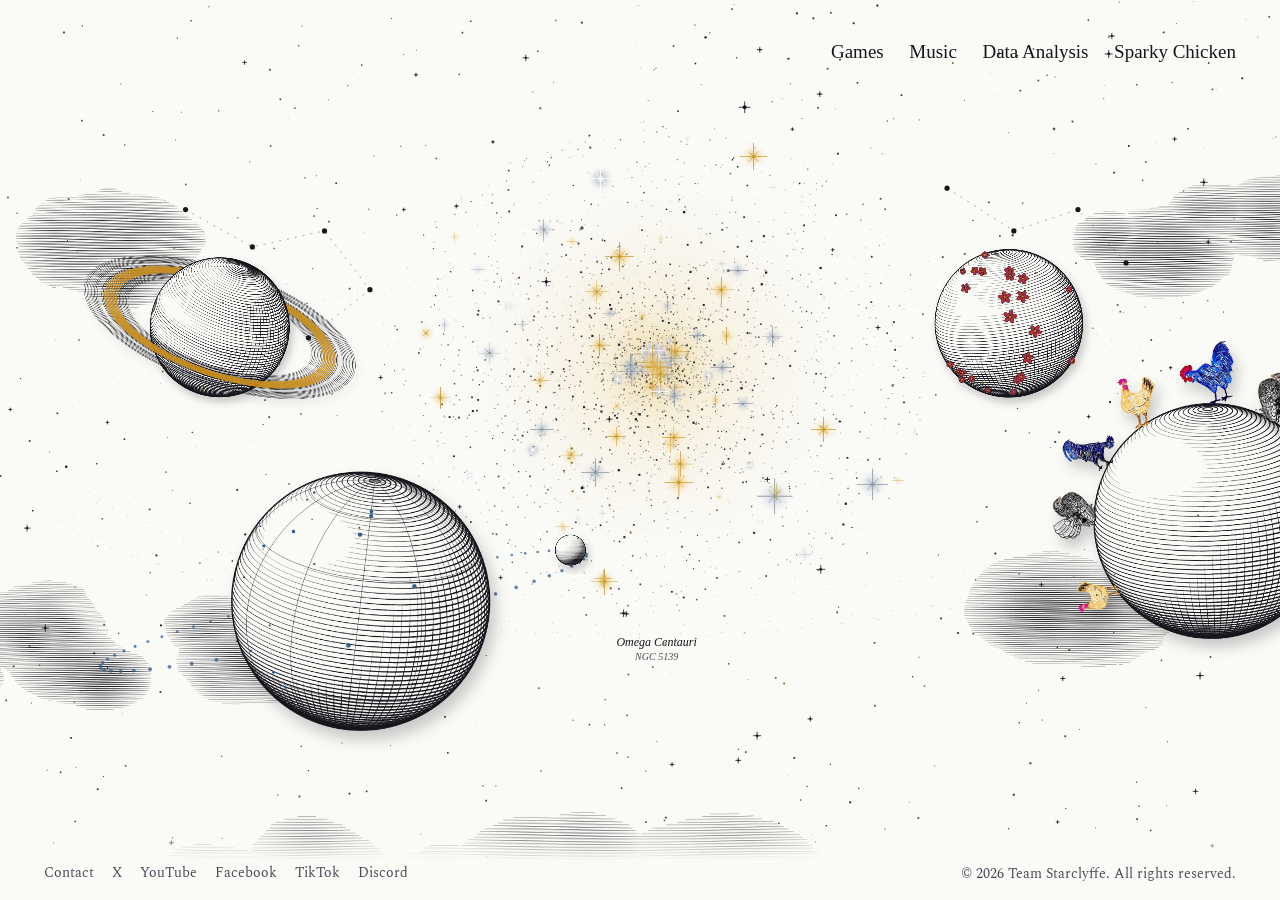
==== commit 93373815: "New Starclyffe universe" ====
--- a/index.html
+++ b/index.html
@@ -1,24 +1,532 @@
-<!doctype html>
+<!DOCTYPE html>
 <html lang="en">
 <head>
-<meta charset="utf-8"><meta name="viewport" content="width=device-width,initial-scale=1">
-<meta name="theme-color" content="#061126"><title>Starclyffe — An Unfolding Universe (Staging)</title>
+<meta charset="utf-8">
+<meta name="viewport" content="width=device-width, initial-scale=1">
+<title>Starclyffe — An Unfolding Universe</title>
+<meta name="description" content="Starclyffe: an unfolding universe of games, music and data. Wonder begins with curiosity.">
+<meta name="theme-color" content="#FAFAF7">
+<link rel="icon" type="image/png" href="favicon.png">
+<link rel="preconnect" href="https://fonts.googleapis.com">
+<link rel="preconnect" href="https://fonts.gstatic.com" crossorigin>
+<link href="https://fonts.googleapis.com/css2?family=IM+Fell+English:ital@0;1&family=Spectral:ital,wght@0,400;0,500;1,400&display=swap" rel="stylesheet">
 <style>
-:root{color-scheme:dark;--ink:#f3f8ff;--muted:#a9bfd8;--line:rgba(199,227,255,.22);--blue:#09172f}*{box-sizing:border-box}html,body{margin:0;min-height:100%;font-family:Inter,ui-sans-serif,system-ui,-apple-system,Segoe UI,sans-serif;background:#061126;color:var(--ink)}button,a{font:inherit}button{cursor:pointer}a{color:inherit}button:focus-visible,a:focus-visible{outline:2px solid #9fe8ff;outline-offset:5px}#sky{position:fixed;inset:0;width:100%;height:100%;touch-action:none;cursor:grab}#sky.dragging{cursor:grabbing}.veil{position:fixed;inset:0;pointer-events:none;background:radial-gradient(ellipse at 49% 44%,transparent 12%,rgba(1,5,17,.18) 72%,rgba(1,5,17,.48));z-index:1}.header{position:fixed;z-index:5;top:0;left:0;right:0;display:flex;justify-content:space-between;align-items:center;padding:27px clamp(20px,4vw,72px);pointer-events:none}.brand{pointer-events:auto;border:0;background:none;color:white;padding:0;font-family:Georgia,serif;font-style:italic;font-size:clamp(23px,2.4vw,36px);letter-spacing:-.075em;text-shadow:0 0 20px rgba(178,226,255,.25)}.brand img{display:block;width:clamp(145px,15vw,235px);height:auto;max-height:72px;object-fit:contain;object-position:left center}.brand .spark{font-style:normal;font-size:18px;vertical-align:top;margin-right:7px}.header-right{pointer-events:auto;font-size:10px;letter-spacing:.24em;color:#c1d3e9;text-transform:uppercase}.destinations{position:fixed;z-index:5;right:clamp(18px,4vw,76px);top:50%;transform:translateY(-50%);display:grid;gap:12px}.destination{display:flex;gap:14px;align-items:center;justify-content:space-between;min-width:174px;padding:15px 18px;border:1px solid rgba(219,237,255,.29);border-radius:999px;background:rgba(4,14,34,.4);backdrop-filter:blur(12px);color:#eef6ff;letter-spacing:.16em;text-transform:uppercase;font-size:11px;transition:background .3s,transform .3s,border-color .3s}.destination:hover{background:rgba(49,96,143,.4);transform:translateX(-7px);border-color:rgba(205,244,255,.75)}.destination span:last-child{font-size:18px;color:#c4e6ff}.intro{position:fixed;z-index:3;left:clamp(24px,6vw,110px);top:50%;transform:translateY(-50%);max-width:340px;pointer-events:none;transition:opacity 1s}.eyebrow{font-size:10px;letter-spacing:.36em;text-transform:uppercase;color:#9dbfe3}.intro h1{font-family:Georgia,serif;font-weight:normal;font-size:clamp(34px,4vw,63px);line-height:1.12;letter-spacing:-.04em;margin:18px 0}.intro p{color:#b8cee4;font-size:13px;line-height:1.8}.hint{position:fixed;z-index:3;left:50%;bottom:83px;transform:translateX(-50%);font-size:10px;letter-spacing:.24em;color:#aac8e2;text-transform:uppercase;pointer-events:none;white-space:nowrap}.footer{position:fixed;z-index:5;bottom:0;left:0;right:0;min-height:58px;display:flex;align-items:center;justify-content:space-between;gap:14px;padding:12px clamp(20px,4vw,72px);border-top:1px solid rgba(220,240,255,.11);background:rgba(4,12,29,.38);backdrop-filter:blur(14px);font-size:10px;color:#adc4dc;letter-spacing:.04em}.footer a{text-decoration:none}.footer a:hover{text-decoration:underline}.links{display:flex;gap:17px;align-items:center;flex-wrap:wrap}.links a[aria-disabled=true]{opacity:.5;cursor:default}.sound{background:transparent;color:#d5e8fb;border:1px solid var(--line);border-radius:50%;width:34px;height:34px;display:grid;place-items:center}.scene{position:fixed;z-index:8;inset:0;background:radial-gradient(ellipse at 50% 35%,#122c4d,#061126 73%);display:none;overflow-y:auto}.scene.active{display:block;animation:reveal .7s ease both}@keyframes reveal{from{opacity:0;transform:scale(1.025)}to{opacity:1;transform:scale(1)}}.scene-top{display:flex;justify-content:space-between;align-items:center;padding:28px clamp(22px,6vw,90px)}.back{background:none;border:1px solid var(--line);border-radius:30px;color:#d7e8f7;padding:10px 18px;font-size:12px}.scene-main{max-width:1050px;margin:0 auto;padding:20px 25px 80px;display:grid;grid-template-columns:1fr 1fr;gap:clamp(30px,7vw,100px);align-items:center;min-height:calc(100vh - 120px)}.scene-art{width:100%;max-width:500px;aspect-ratio:1;filter:drop-shadow(0 0 40px rgba(112,179,230,.17));animation:float 8s ease-in-out infinite}@keyframes float{50%{transform:translateY(-15px) rotate(2deg)}}.scene-copy h2{font:normal clamp(52px,7vw,90px)/1.04 Georgia,serif;letter-spacing:-.06em;margin:15px 0 20px}.scene-copy p{font-size:15px;line-height:1.9;color:#b8cee4}.pill{display:inline-block;border:1px solid var(--line);padding:11px 18px;border-radius:30px;font-size:11px;letter-spacing:.12em;margin:10px 10px 0 0;color:#d4eafa}.scene-note{font-size:11px!important;opacity:.75}.welcome{position:fixed;z-index:4;left:50%;top:19%;transform:translateX(-50%);font:italic 18px Georgia,serif;color:#e4f3ff;text-shadow:0 0 18px #86caff;opacity:0;pointer-events:none;transition:opacity 1s}.welcome.show{opacity:.85}@media(max-width:800px){.header{padding:19px 20px}.header-right{display:none}.intro{top:23%;left:24px;transform:none;max-width:250px}.intro h1{font-size:36px}.intro p{font-size:12px}.destinations{top:auto;bottom:98px;left:18px;right:18px;transform:none;display:flex;gap:8px}.destination{min-width:0;flex:1;justify-content:center;padding:13px 8px;font-size:9px;letter-spacing:.05em}.destination span:last-child{display:none}.hint{bottom:159px}.footer{font-size:9px;flex-wrap:wrap;justify-content:center}.links{gap:12px}.scene-main{grid-template-columns:1fr;gap:0;text-align:center}.scene-art{max-width:280px;margin:auto}.scene-copy h2{font-size:56px}.scene-main{padding-top:0}}@media(prefers-reduced-motion:reduce){.scene-art{animation:none}.scene.active{animation:none}*{scroll-behavior:auto!important}}
+:root{
+  --paper:#FAFAF7; --ink:#17161D; --ink2:#4A4855; --rule:#D9D7D0;
+  --gold:#C28A1C; --crimson:#B0303E; --blue:#2F5D8C;
+  --display:"IM Fell English", "Iowan Old Style", Georgia, serif;
+  --body:"Spectral", Georgia, serif;
+}
+*{box-sizing:border-box;margin:0;padding:0}
+html,body{height:100%;overflow:hidden;background:var(--paper);color:var(--ink);font-family:var(--body)}
+canvas#sky{position:fixed;inset:0;width:100%;height:100%;display:block;cursor:default;touch-action:none}
+canvas#sky.over{cursor:pointer}
+button{font:inherit;color:inherit;background:none;border:0;cursor:pointer}
+:focus-visible{outline:2px solid var(--gold);outline-offset:4px;border-radius:2px}
+
+.logo{display:block;aspect-ratio:1100/446;background:var(--gold);
+  -webkit-mask:url(assets/starclyffe-logo.png) center/contain no-repeat;mask:url(assets/starclyffe-logo.png) center/contain no-repeat}
+
+/* header */
+.top{position:fixed;top:0;left:0;right:0;display:flex;align-items:center;justify-content:space-between;padding:22px clamp(18px,4vw,44px);z-index:5;pointer-events:none}
+.top>*{pointer-events:auto}
+.mini{width:150px;opacity:0;transform:translateY(-6px);transition:opacity .5s,transform .5s}
+body.drifting .mini,body.inworld .mini{opacity:1;transform:none}
+.worlds{display:flex;gap:clamp(12px,2vw,26px);font-family:var(--display);font-size:clamp(16px,1.5vw,19px)}
+.worlds button{padding:4px 0;border-bottom:1px solid transparent;transition:border-color .25s,color .25s}
+.worlds button:hover,.worlds button[aria-current="true"]{border-color:var(--ink)}
+
+/* hero */
+.hero{position:fixed;left:50%;top:clamp(84px,15vh,150px);transform:translateX(-50%);width:min(680px,92vw);text-align:center;z-index:3;pointer-events:none;transition:opacity .6s,transform .6s}
+.hero .logo{width:min(560px,74vw);margin:0 auto;opacity:0;transition:opacity 1.2s}
+body.ready .hero .logo{opacity:1}
+.hero h1,.hero p{text-shadow:0 0 14px var(--paper),0 0 4px var(--paper),0 0 2px var(--paper)}
+.hero h1{font-family:var(--display);font-weight:400;font-size:clamp(30px,4.2vw,54px);line-height:1.08;margin-top:clamp(14px,2.4vh,26px);opacity:0;transform:translateY(8px);transition:opacity 1s .2s,transform 1s .2s}
+.hero p{font-size:clamp(16px,1.35vw,19px);line-height:1.6;color:var(--ink2);margin:12px auto 0;max-width:34em;opacity:0;transition:opacity 1s .5s}
+body.ready .hero h1,body.ready .hero p{opacity:1;transform:none}
+body.drifting .hero,body.inworld .hero{opacity:0;transform:translate(-50%,-14px)}
+
+/* hover label */
+.label{position:fixed;z-index:4;pointer-events:none;font-family:var(--display);font-style:italic;font-size:22px;padding:2px 10px;background:var(--paper);border:1px solid var(--ink);transform:translate(-50%,-50%);opacity:0;transition:opacity .2s}
+.label.on{opacity:1}
+
+/* hint + footer */
+.hint{position:fixed;left:50%;bottom:64px;transform:translateX(-50%);font-style:italic;font-size:15px;color:var(--ink2);z-index:3;white-space:nowrap;transition:opacity .6s;opacity:0}
+body.ready .hint{opacity:1}
+body.inworld .hint,body.drifting .hint{opacity:0}
+.foot{position:fixed;left:0;right:0;bottom:0;background:linear-gradient(rgba(250,250,247,0),var(--paper) 45%);padding-top:34px!important;display:flex;justify-content:space-between;align-items:center;gap:16px;flex-wrap:wrap;padding:16px clamp(18px,4vw,44px);font-size:14px;color:var(--ink2);z-index:5;pointer-events:none}
+.foot>*{pointer-events:auto}
+.foot nav{display:flex;gap:18px;flex-wrap:wrap}
+.foot a{color:inherit;text-decoration:none;border-bottom:1px solid transparent}
+.foot a:hover{color:var(--ink);border-color:var(--ink)}
+
+/* world panel */
+.panel{position:fixed;right:clamp(14px,5vw,72px);top:50%;width:min(420px,90vw);transform:translate(24px,-50%);opacity:0;visibility:hidden;z-index:6;
+  background:var(--paper);border:1px solid var(--ink);padding:34px 32px 30px;transition:opacity .5s,transform .5s,visibility 0s .5s;box-shadow:8px 12px 0 -1px var(--paper),8px 12px 0 0 var(--ink)}
+.panel::before{content:"";position:absolute;inset:6px;border:1px solid var(--ink);pointer-events:none}
+body.inworld .panel{opacity:1;visibility:visible;transform:translate(0,-50%);transition:opacity .6s .5s,transform .6s .5s,visibility 0s}
+.panel h2{font-family:var(--display);font-weight:400;font-size:44px;line-height:1}
+.panel .desc{font-size:17px;line-height:1.6;margin-top:16px}
+.panel .tags{display:flex;flex-wrap:wrap;gap:8px;margin-top:18px;list-style:none}
+.panel .tags li{font-size:14px;border:1px solid var(--rule);padding:5px 12px;border-radius:999px}
+.panel .status{font-style:italic;color:var(--ink2);margin-top:20px;font-size:15px}
+.panel .status b{font-style:normal;font-weight:500;color:var(--accent,var(--gold))}
+.panel .visit{display:inline-block;margin-top:18px;background:var(--accent,var(--ink));color:#fff;text-decoration:none;font-family:var(--display);font-size:19px;padding:9px 18px;border-radius:999px}
+.panel .visit[hidden]{display:none}
+.panel .back{display:block;margin-top:24px;font-family:var(--display);font-size:19px;border-bottom:1px solid var(--ink);padding-bottom:2px}
+
+@media (max-width:720px){
+  .worlds{display:none}
+  .hint{bottom:86px;font-size:14px}
+  .panel{top:auto;bottom:16px;right:50%;transform:translate(50%,24px)}
+  body.inworld .panel{transform:translate(50%,0)}
+}
+@media (prefers-reduced-motion:reduce){*{transition:none!important}}
+.sr{position:absolute;width:1px;height:1px;overflow:hidden;clip:rect(0 0 0 0)}
 </style>
 </head>
 <body>
-<canvas id="sky" aria-label="Interactive starfield with a glowing blue star cluster. Drag to explore."></canvas><div class="veil"></div>
-<header class="header"><button class="brand" id="home" aria-label="Return to Starclyffe universe"><img src="assets/starclyffe-approved-white.png" alt="Starclyffe" /></button><div class="header-right">An unfolding universe &nbsp; · &nbsp; Explore freely</div></header>
-<div class="intro" id="intro"><div class="eyebrow">Somewhere beyond the ordinary</div><h1>Wonder begins with curiosity.</h1><p>Three worlds. Endless possibilities.<br>Follow the light, and see what you discover.</p></div>
-<div class="welcome" id="welcome">A little curiosity changes everything.</div>
-<nav class="destinations" aria-label="Explore Starclyffe worlds"><button class="destination" data-world="games"><span>Games</span><span>↗</span></button><button class="destination" data-world="music"><span>Music</span><span>↗</span></button><button class="destination" data-world="data"><span>Data Analysis</span><span>↗</span></button></nav>
-<div class="hint">Drag to wander &nbsp; · &nbsp; Choose a world to travel</div>
-<footer class="footer"><span>© 2026 Team Starclyffe. All rights reserved.</span><div class="links"><a href="mailto:brandon.shields@starclyffe.com">Contact</a><a href="https://x.com/" target="_blank" rel="noopener">X</a><a href="https://youtube.com/" target="_blank" rel="noopener">YouTube</a><a href="https://facebook.com/" target="_blank" rel="noopener">Facebook</a><a href="https://tiktok.com/" target="_blank" rel="noopener">TikTok</a><a href="https://discord.com/" target="_blank" rel="noopener">Discord</a><button class="sound" id="sound" aria-label="Turn ambient sound on" title="Optional ambient sound">♫</button></div></footer>
-<section class="scene" id="scene" aria-live="polite"><div class="scene-top"><button class="brand" id="scene-home"><img src="assets/starclyffe-approved-white.png" alt="Starclyffe" /></button><button class="back" id="back">← Return to the universe</button></div><div class="scene-main"><svg class="scene-art" id="scene-art" viewBox="0 0 500 500" role="img" aria-label="Illustrated celestial world"><defs><radialGradient id="planetGrad"><stop stop-color="#8bbfe0"/><stop offset=".65" stop-color="#385c89"/><stop offset="1" stop-color="#12294e"/></radialGradient><filter id="soft"><feGaussianBlur stdDeviation="12"/></filter></defs><circle cx="250" cy="250" r="183" fill="#8ecfff" opacity=".15" filter="url(#soft)"/><circle cx="250" cy="250" r="157" fill="url(#planetGrad)" stroke="#b8e5ff" stroke-width="1.6"/><path id="land" d="M130 195 Q180 140 228 176 T337 165 Q360 220 312 238 T260 320 Q205 343 180 290 T130 195" fill="none" stroke="#d4efff" stroke-width="2" opacity=".65"/><path d="M48 285 Q244 362 454 208" fill="none" stroke="#e6f3ff" stroke-width="2" opacity=".6"/><path d="M43 295 Q235 375 460 217" fill="none" stroke="#e6f3ff" stroke-width=".6" opacity=".5"/><g fill="#fff"><circle cx="85" cy="100" r="2"/><circle cx="410" cy="92" r="2"/><circle cx="425" cy="368" r="2"/><circle cx="95" cy="399" r="2"/></g></svg><div class="scene-copy"><div class="eyebrow" id="scene-eyebrow">Discover a world</div><h2 id="scene-title">Games</h2><p id="scene-desc"></p><span class="pill" id="scene-pill">Coming to life</span><p class="scene-note">This is an early design prototype. Content and links will evolve as we build.</p></div></div></section>
+<canvas id="sky" aria-hidden="true"></canvas>
+
+<header class="top">
+  <button class="logo mini" id="home" aria-label="Starclyffe, back to the cluster"></button>
+  <nav class="worlds" aria-label="Worlds">
+    <button data-world="games">Games</button>
+    <button data-world="music">Music</button>
+    <button data-world="data">Data Analysis</button>
+    <button data-world="sparky">Sparky Chicken</button>
+  </nav>
+</header>
+
+<main>
+  <section class="hero" id="hero">
+    <span class="logo" id="biglogo" role="img" aria-label="Starclyffe"></span>
+    <h1>Wonder begins with curiosity.</h1>
+    <p>Four worlds. Endless possibilities. Follow the light, and see what you discover.</p>
+  </section>
+</main>
+
+<div class="label" id="label"></div>
+<p class="hint" id="hint">Scroll to drift. Click a world. Tap the sky.</p>
+
+<aside class="panel" id="panel" aria-live="polite" aria-hidden="true">
+  <h2 id="p-title"></h2>
+  <p class="desc" id="p-desc"></p>
+  <ul class="tags" id="p-tags"></ul>
+  <p class="status">Status: <b id="p-status">Coming to life</b></p>
+  <a class="visit" id="p-link" href="#" target="_blank" rel="noopener" hidden></a>
+  <button class="back" id="back">Back to the cluster</button>
+</aside>
+
+<footer class="foot">
+  <nav aria-label="Contact and social">
+    <a href="mailto:brandon.shields@starclyffe.com">Contact</a>
+    <a href="https://x.com/" target="_blank" rel="noopener">X</a>
+    <a href="https://youtube.com/" target="_blank" rel="noopener">YouTube</a>
+    <a href="https://facebook.com/" target="_blank" rel="noopener">Facebook</a>
+    <a href="https://tiktok.com/" target="_blank" rel="noopener">TikTok</a>
+    <a href="https://discord.com/" target="_blank" rel="noopener">Discord</a>
+  </nav>
+  <span>© 2026 Team Starclyffe. All rights reserved.</span>
+</footer>
+
 <script>
-(()=>{'use strict';const canvas=document.querySelector('#sky'),ctx=canvas.getContext('2d',{alpha:false}),intro=document.querySelector('#intro'),welcome=document.querySelector('#welcome');let w=0,h=0,dpr=1,frame=0,offsetX=0,offsetY=0,drag=false,lastX=0,lastY=0,dragged=0,awaken=0;const reduced=matchMedia('(prefers-reduced-motion: reduce)').matches;let seed=746291;function rand(){seed=(seed*1664525+1013904223)>>>0;return seed/4294967296}conststars=Array.from({length:360},()=>({x:rand()*2600-1300,y:rand()*1900-950,r:.35+rand()*1.5,a:.2+rand()*.65,phase:rand()*7,depth:.25+rand()*.75}));const cluster=Array.from({length:1100},()=>{let ang=rand()*Math.PI*2,rad=Math.pow(rand(),1.6)*160;return{x:Math.cos(ang)*rad*(.65+rand()*.35),y:Math.sin(ang)*rad*(.65+rand()*.35),r:.3+rand()*1.7,a:.2+rand()*.75,phase:rand()*7}});function resize(){dpr=Math.min(devicePixelRatio||1,2);w=innerWidth;h=innerHeight;canvas.width=w*dpr;canvas.height=h*dpr;ctx.setTransform(dpr,0,0,dpr,0,0)}addEventListener('resize',resize);resize();function draw(){frame++;if(!reduced)awaken=Math.min(1,awaken+.0035);else awaken=1;const t=reduced?0:frame*.012;const bg=ctx.createRadialGradient(w*.51,h*.48,20,w*.5,h*.5,Math.max(w,h)*.75);bg.addColorStop(0,'#143359');bg.addColorStop(.4,'#0a1c38');bg.addColorStop(1,'#030918');ctx.fillStyle=bg;ctx.fillRect(0,0,w,h);let cx=w*(w<800?.55:.52)+offsetX,cy=h*(w<800?.53:.49)+offsetY;let glow=ctx.createRadialGradient(cx,cy,2,cx,cy,Math.min(w,h)*.56);glow.addColorStop(0,`rgba(123,190,255,${.17*awaken})`);glow.addColorStop(.38,`rgba(53,108,188,${.11*awaken})`);glow.addColorStop(1,'rgba(12,32,71,0)');ctx.fillStyle=glow;ctx.fillRect(0,0,w,h);for(const s of stars){let x=w*.5+s.x*(w/1300)+offsetX*s.depth*.28,y=h*.5+s.y*(h/900)+offsetY*s.depth*.28;if(x<0||x>w||y<0||y>h)continue;ctx.globalAlpha=s.a*(.8+.2*Math.sin(t+s.phase));ctx.fillStyle='#c5ddff';ctx.beginPath();ctx.arc(x,y,s.r,0,7);ctx.fill()}ctx.globalAlpha=1;let scale=Math.min(w/1050,h/750,1.2);scale=Math.max(.48,scale);ctx.save();ctx.translate(cx,cy);ctx.scale(scale,scale);let haze=ctx.createRadialGradient(0,0,0,0,0,210);haze.addColorStop(0,`rgba(178,225,255,${.38*awaken})`);haze.addColorStop(.24,`rgba(75,151,239,${.15*awaken})`);haze.addColorStop(1,'transparent');ctx.fillStyle=haze;ctx.beginPath();ctx.arc(0,0,210,0,7);ctx.fill();for(const s of cluster){let pulse=.76+.24*Math.sin(t*1.3+s.phase);ctx.globalAlpha=s.a*awaken*pulse;ctx.fillStyle=s.r>1.4?'#e4f5ff':'#9cc9fa';ctx.beginPath();ctx.arc(s.x,s.y,s.r,0,7);ctx.fill()}ctx.globalAlpha=1;let core=ctx.createRadialGradient(0,0,0,0,0,29);core.addColorStop(0,`rgba(255,255,255,${.98*awaken})`);core.addColorStop(.13,`rgba(207,237,255,${.95*awaken})`);core.addColorStop(.55,`rgba(100,184,255,${.38*awaken})`);core.addColorStop(1,'transparent');ctx.fillStyle=core;ctx.beginPath();ctx.arc(0,0,29,0,7);ctx.fill();ctx.restore();if(!reduced)requestAnimationFrame(draw)}draw();canvas.addEventListener('pointerdown',e=>{drag=true;dragged=0;lastX=e.clientX;lastY=e.clientY;canvas.setPointerCapture(e.pointerId);canvas.classList.add('dragging')});canvas.addEventListener('pointermove',e=>{if(!drag)return;const dx=e.clientX-lastX,dy=e.clientY-lastY;dragged+=Math.abs(dx)+Math.abs(dy);offsetX=Math.max(-w*.55,Math.min(w*.55,offsetX+dx));offsetY=Math.max(-h*.5,Math.min(h*.5,offsetY+dy));lastX=e.clientX;lastY=e.clientY;intro.style.opacity=String(Math.max(.12,1-Math.abs(offsetX)/250))});canvas.addEventListener('pointerup',()=>{drag=false;canvas.classList.remove('dragging');if(dragged<8){welcome.classList.add('show');setTimeout(()=>welcome.classList.remove('show'),2600)}});canvas.addEventListener('pointercancel',()=>{drag=false;canvas.classList.remove('dragging')});const scene=document.querySelector('#scene'),worlds={games:{title:'Games',eyebrow:'World one · Play',desc:'A place for playful worlds, little adventures, and stories you can step inside. Discover what happens when imagination becomes interactive.',pill:'Experiences · Demos · Worlds',color:'#6ba7d8'},music:{title:'Music',eyebrow:'World two · Listen',desc:'Music for other universes. Original compositions, atmosphere, and soundtracks for games, films, and the moments in between.',pill:'Original music · Licensing · Soundtracks',color:'#b5a5e4'},data:{title:'Data Analysis',eyebrow:'World three · Imagine',desc:'Find patterns, ask better questions, and turn complexity into clarity. Thoughtful tools, creative intelligence, and data-driven possibilities.',pill:'Analytics · Software · Intelligence',color:'#77c5bb'}};function openWorld(key){const o=worlds[key];if(!o)return;document.querySelector('#scene-title').textContent=o.title;document.querySelector('#scene-eyebrow').textContent=o.eyebrow;document.querySelector('#scene-desc').textContent=o.desc;document.querySelector('#scene-pill').textContent=o.pill;document.querySelector('#planetGrad stop').setAttribute('stop-color',o.color);scene.classList.add('active');scene.scrollTop=0;history.replaceState(null,'','#'+key)}function closeWorld(){scene.classList.remove('active');history.replaceState(null,'',location.pathname+location.search)}document.querySelectorAll('[data-world]').forEach(b=>b.addEventListener('click',()=>openWorld(b.dataset.world)));document.querySelector('#back').addEventListener('click',closeWorld);document.querySelector('#scene-home').addEventListener('click',closeWorld);document.querySelector('#home').addEventListener('click',()=>{closeWorld();offsetX=0;offsetY=0;intro.style.opacity=1});addEventListener('keydown',e=>{if(e.key==='Escape')closeWorld()});if(worlds[location.hash.slice(1)])openWorld(location.hash.slice(1));
-// Gentle original ambient drone: generated in-browser, no external music or autoplay.
-let audioCtx=null,oscillators=[],playing=false;const sound=document.querySelector('#sound');sound.addEventListener('click',async()=>{if(playing){oscillators.forEach(({o,g})=>{g.gain.setTargetAtTime(0,audioCtx.currentTime,.4);setTimeout(()=>{try{o.stop()}catch{}},1500)});oscillators=[];playing=false;sound.textContent='♫';sound.setAttribute('aria-label','Turn ambient sound on');return}const AC=window.AudioContext||window.webkitAudioContext;if(!AC)return;audioCtx=audioCtx||new AC();await audioCtx.resume();[110,164.81,220,329.63].forEach((freq,i)=>{const o=audioCtx.createOscillator(),g=audioCtx.createGain();o.type='sine';o.frequency.value=freq;g.gain.value=0;o.connect(g).connect(audioCtx.destination);o.start();g.gain.setTargetAtTime(i===0?.012:.006,audioCtx.currentTime,1.8);oscillators.push({o,g})});playing=true;sound.textContent='♪';sound.setAttribute('aria-label','Turn ambientsound off')});})();
+(()=>{
+"use strict";
+const $=s=>document.querySelector(s);
+const reduce=matchMedia('(prefers-reduced-motion: reduce)').matches;
+
+const WORLDS={
+  games:{title:'Games',accent:'#C28A1C',desc:'A place for playful worlds, little adventures, and stories you can step inside. Discover what happens when imagination becomes interactive.',tags:['Experiences','Demos','Worlds']},
+  music:{title:'Music',accent:'#B0303E',desc:'Music for other universes. Original compositions, atmosphere, and soundtracks for games, films, and the moments in between.',tags:['Original music','Licensing','Soundtracks']},
+  data:{title:'Data Analysis',accent:'#2F5D8C',desc:'Find patterns, ask better questions, and turn complexity into clarity. Thoughtful tools, creative intelligence, and data-driven possibilities.',tags:['Analytics','Software','Intelligence']},
+  sparky:{title:'Sparky Chicken',accent:'#D20001',desc:'Private internet. Private chickens. A secure connection with exits in Dallas and Mexico City, so you can watch your chickens in peace.',tags:['Private VPN','Windows','macOS'],link:{href:'https://sparkychicken.starclyffe.com/',text:'Visit Sparky Chicken'},status:'Open beta'}
+};
+
+/* ---------- helpers ---------- */
+let seed=7;const rnd=()=>{seed=(seed*16807)%2147483647;return (seed-1)/2147483646};
+const clamp=(v,a,b)=>v<a?a:v>b?b:v, lerp=(a,b,t)=>a+(b-a)*t;
+const ease=t=>t<.5?4*t*t*t:1-Math.pow(-2*t+2,3)/2;
+function mk(w,h){const c=document.createElement('canvas');c.width=w;c.height=h;return c}
+const INK='#17161D';
+/* value noise */
+const P=new Float32Array(512);for(let i=0;i<512;i++)P[i]=rnd();
+function vnoise(x,y){const xi=Math.floor(x),yi=Math.floor(y),xf=x-xi,yf=y-yi;
+  const h=(a,b)=>P[(((a*57+b*131)%512)+512)%512];
+  const u=xf*xf*(3-2*xf),v=yf*yf*(3-2*yf);
+  return lerp(lerp(h(xi,yi),h(xi+1,yi),u),lerp(h(xi,yi+1),h(xi+1,yi+1),u),v)}
+function fbm(x,y){let s=0,a=.5,f=1;for(let i=0;i<5;i++){s+=a*vnoise(x*f,y*f);f*=2.03;a*=.5}return s}
+
+/* paper-cut shadow around a sprite */
+function cutout(src,pad=40){
+  const c=mk(src.width+pad*2,src.height+pad*2),x=c.getContext('2d');
+  x.shadowColor='rgba(23,22,29,.22)';x.shadowBlur=26;x.shadowOffsetX=10;x.shadowOffsetY=16;
+  x.drawImage(src,pad,pad);return c}
+
+/* ---------- engraved sphere ---------- */
+function engravedPlanet(kind){
+  const R=230, S=kind==='games'?Math.round(R*4.4):kind==='sparky'?Math.round(R*3.3):Math.round(R*2.9);
+  const c=mk(S,S),x=c.getContext('2d'),cx=S/2,cy=S/2;
+  const tilt=kind==='games'?0.42:kind==='music'?0.25:kind==='sparky'?0.3:0.35, roll=kind==='games'?-0.32:kind==='music'?0.18:kind==='sparky'?0.05:-0.12;
+  const ct=Math.cos(tilt),st=Math.sin(tilt),cr=Math.cos(roll),sr=Math.sin(roll);
+  const L=[-0.55,-0.52,0.65];const ln=Math.hypot(...L);L[0]/=ln;L[1]/=ln;L[2]/=ln;
+  function pr(th,ph,r=1){const X=Math.cos(ph)*Math.sin(th)*r,Y=Math.sin(ph)*r,Z=Math.cos(ph)*Math.cos(th)*r;
+    const y2=Y*ct-Z*st,z2=Y*st+Z*ct;const x3=X*cr-y2*sr,y3=X*sr+y2*cr;return [x3,-y3,z2]}
+  const band=ph=>{
+    if(kind==='games')return .5+.5*Math.sin(ph*11+Math.sin(ph*4)*1.6);
+    if(kind==='music')return fbm(ph*3+4,2.2)*1.1-.2;
+    if(kind==='sparky')return .3+.3*Math.sin(ph*5+1);
+    return .25+.25*Math.sin(ph*6)};
+  const tone=(p,ph,th)=>{const lam=Math.max(0,p[0]*L[0]+p[1]*L[1]+p[2]*L[2]);
+    let t=(1-lam)*.95+band(ph)*.32+(1-p[2])*.12;
+    if(kind==='music')t+=(fbm(th*1.6+9,ph*2.4)-.5)*.5;
+    return clamp(t,0,1)};
+  /* rings behind */
+  const ring=(front)=>{ if(kind!=='games')return;
+    const radii=[];for(let r=1.38;r<2.05;r+=.022)radii.push(r);
+    for(const r of radii){
+      const gold=r>1.55&&r<1.74, gap=r>1.79&&r<1.83; if(gap)continue;
+      x.beginPath();let started=false;
+      for(let a=0;a<=Math.PI*2+.01;a+=.02){
+        const X=Math.cos(a)*r,Z=Math.sin(a)*r;const y2=-Z*st,z2=Z*ct;const x3=X*cr-y2*sr,y3=X*sr+y2*cr;
+        const vis=front?z2>=0:z2<0; const px=cx+x3*R,py=cy-y3*R;
+        if(vis){started?x.lineTo(px,py):x.moveTo(px,py);started=true}else started=false}
+      x.strokeStyle=gold?'#C28A1C':INK;x.lineWidth=gold?3.4:(.5+((r*37)%1)*.9);x.globalAlpha=gold?.9:.85;x.stroke()}
+    x.globalAlpha=1};
+  ring(false);
+  /* disc fill */
+  x.save();x.beginPath();x.arc(cx,cy,R,0,Math.PI*2);x.fillStyle='#FAFAF7';x.fill();x.clip();
+  x.lineCap='round';x.strokeStyle=INK;
+  /* latitude hatching with variable width */
+  const NL=74;
+  for(let k=1;k<NL;k++){const ph=-Math.PI/2+Math.PI*k/NL;let prev=null;
+    for(let i=0;i<=180;i++){const th=-Math.PI+Math.PI*2*i/180;const p=pr(th,ph);
+      if(p[2]<=0){prev=null;continue}
+      const q=[cx+p[0]*R,cy+p[1]*R];
+      if(prev){const t=tone(p,ph,th),w=t*2.7-.15;if(w>.3){x.lineWidth=w;x.beginPath();x.moveTo(prev[0],prev[1]);x.lineTo(q[0],q[1]);x.stroke()}}
+      prev=q}}
+  /* cross-hatch the shadow side */
+  for(let k=0;k<90;k++){const th=-Math.PI+Math.PI*2*k/90;let prev=null;
+    for(let i=0;i<=90;i++){const ph=-Math.PI/2+Math.PI*i/90;const p=pr(th,ph);
+      if(p[2]<=0){prev=null;continue}const q=[cx+p[0]*R,cy+p[1]*R];
+      if(prev){const t=tone(p,ph,th),w=(t-.62)*3.4;if(w>.25){x.lineWidth=w;x.beginPath();x.moveTo(prev[0],prev[1]);x.lineTo(q[0],q[1]);x.stroke()}}
+      prev=q}}
+  if(kind==='data'){ /* graticule */
+    x.lineWidth=.9;x.globalAlpha=.75;
+    const line=(f)=>{x.beginPath();let s=false;for(let i=0;i<=120;i++){const p=f(i/120);if(p[2]<=0){s=false;continue}
+      const X=cx+p[0]*R,Y=cy+p[1]*R;s?x.lineTo(X,Y):x.moveTo(X,Y);s=true}x.stroke()};
+    for(let m=0;m<12;m++)line(u=>pr(m*Math.PI/6,-Math.PI/2+Math.PI*u));
+    for(let p=1;p<6;p++)line(u=>pr(-Math.PI+Math.PI*2*u,-Math.PI/2+Math.PI*p/6));
+    x.globalAlpha=1;
+    /* blue survey points */
+    seed=91;for(let i=0;i<34;i++){const p=pr(rnd()*Math.PI*2,(rnd()-.5)*2.4);if(p[2]<.2)continue;
+      x.fillStyle='#2F5D8C';x.beginPath();x.arc(cx+p[0]*R,cy+p[1]*R,3.2*p[2]+1,0,7);x.fill()}
+  }
+  x.restore();
+  /* outline */
+  x.beginPath();x.arc(cx,cy,R,0,Math.PI*2);x.lineWidth=2.4;x.strokeStyle=INK;x.stroke();
+  ring(true);
+  if(kind==='music'){ /* flowers, some on the rim so they stick out */
+    seed=44;const flowers=[];
+    for(let i=0;i<60&&flowers.length<24;i++){const th=rnd()*Math.PI*2,ph=Math.asin(rnd()*2-1);const p=pr(th,ph);
+      if(p[2]<.04)continue;flowers.push(p)}
+    flowers.sort((a,b)=>a[2]-b[2]);
+    for(const p of flowers){const fx=cx+p[0]*R*1.0,fy=cy+p[1]*R*1.0,s=(p[2]<.3?16:10+p[2]*8),squash=.45+.55*p[2];
+      const ang=Math.atan2(p[1],p[0]);
+      x.save();x.translate(fx,fy);x.rotate(ang+Math.PI/2);
+      for(let k=0;k<5;k++){x.save();x.rotate(k*Math.PI*2/5);x.scale(1,squash);
+        x.beginPath();x.ellipse(0,-s*.62,s*.36,s*.62,0,0,Math.PI*2);x.fillStyle='#B0303E';x.fill();x.lineWidth=1.1;x.strokeStyle=INK;x.stroke();x.restore()}
+      x.beginPath();x.arc(0,0,s*.22,0,7);x.fillStyle='#C28A1C';x.fill();x.lineWidth=1;x.stroke();x.restore()}
+  }
+  if(kind==='sparky'&&ART.yellow){ /* the flock walks around the planet */
+    const put=(im,ang,h,flip)=>{if(!im)return;const w=h*im.width/im.height;x.save();x.translate(cx+Math.cos(ang)*(R-5),cy+Math.sin(ang)*(R-5));x.rotate(ang+Math.PI/2);
+      if(flip)x.scale(-1,1);x.drawImage(im,-w/2,-h,w,h);x.restore()};
+    const U=-Math.PI/2;
+    put(ART.blue,U-.05,R*.56,false);
+    put(ART.yellow,U-.55,R*.46,true);
+    put(ART.laced,U+.5,R*.42,false);
+    put(ART.bb,U-1.05,R*.44,true);
+    put(ART.yellow,U+1.0,R*.44,false);
+    put(ART.laced,U-1.55,R*.38,true);
+    put(ART.yellow,U+1.55,R*.4,false);
+    put(ART.blue,U+2.15,R*.42,false);
+    put(ART.yellow,U-2.15,R*.38,true);
+  }
+  return {img:cutout(c),R,S};
+}
+const ART={};
+function loadArt(){const L={yellow:'assets/hen-yellow.webp',blue:'assets/rooster-blue.webp',laced:'assets/hen-laced.webp',bb:'assets/rooster-blueblack.webp'};
+  return Promise.all(Object.entries(L).map(([k,u])=>new Promise(r=>{const i=new Image();i.onload=()=>{ART[k]=i;r()};i.onerror=()=>r();i.src=u})))}
+
+/* small engraved moon */
+function engravedMoon(){
+  const R=46,S=R*2+8,c=mk(S,S),x=c.getContext('2d'),cx=S/2,cy=S/2;
+  x.save();x.beginPath();x.arc(cx,cy,R,0,7);x.fillStyle='#FAFAF7';x.fill();x.clip();
+  x.strokeStyle=INK;x.lineCap='round';
+  for(let y=-R;y<R;y+=3){const w=Math.sqrt(R*R-y*y);for(let X=-w;X<w;X+=3){
+    const nz=Math.sqrt(Math.max(0,1-(X*X+y*y)/(R*R)));const lam=clamp((-X*.6-y*.5)/R*.8+nz*.6,0,1);const t=(1-lam)*2.4-.4;
+    if(t>.25){x.lineWidth=t;x.beginPath();x.moveTo(cx+X,cy+y);x.lineTo(cx+X+3,cy+y+.6);x.stroke()}}}
+  x.restore();x.beginPath();x.arc(cx,cy,R,0,7);x.lineWidth=1.6;x.stroke();
+  return cutout(c,24);
+}
+
+/* Omega Centauri: a living cluster of ink dots with gold, silver and white sparks */
+const CL={x:60,y:-300,z:3050,R:980};
+const cdots=[];
+function glint(col,halo){const S=64,c=mk(S,S),x=c.getContext('2d'),m=S/2;
+  const g=x.createRadialGradient(m,m,0,m,m,m);g.addColorStop(0,halo[0]);g.addColorStop(.35,halo[1]);g.addColorStop(1,'rgba(255,255,255,0)');
+  x.fillStyle=g;x.fillRect(0,0,S,S);x.strokeStyle=col;x.lineCap='round';
+  for(const [l,w] of [[m*.95,1.6],[m*.5,1]]){x.lineWidth=w;x.beginPath();
+    if(l>m*.6){x.moveTo(m-l,m);x.lineTo(m+l,m);x.moveTo(m,m-l);x.lineTo(m,m+l)}else{const d=l*.7;x.moveTo(m-d,m-d);x.lineTo(m+d,m+d);x.moveTo(m+d,m-d);x.lineTo(m-d,m+d)}x.stroke()}
+  x.fillStyle=col;x.beginPath();x.arc(m,m,3.2,0,7);x.fill();return c}
+const GLINT=[
+  glint('#C99A2E',['rgba(232,190,90,.95)','rgba(232,190,90,.35)']),          // gold
+  glint('#8E98A6',['rgba(190,200,214,.95)','rgba(170,182,198,.35)']),        // silver
+  glint('#FFFFFF',['rgba(255,255,255,1)','rgba(160,170,186,.45)'])           // white, rimmed in silver so it reads on paper
+];
+function buildCluster(n){cdots.length=0;seed=3;
+  for(let i=0;i<n;i++){const u=rnd(),r=Math.pow(u,1.85);const t=rnd();
+    cdots.push({r,a:rnd()*Math.PI*2,w:.035/(.12+r),s:.5+rnd()*rnd()*1.7,ph:rnd()*6.3,sp:.6+rnd()*2.2,
+      k:t<.035?1:t<.06?2:t<.08?3:0})}}
+const dust=[];
+function emitDust(n,burst){for(let i=0;i<n&&dust.length<220;i++){const a=rnd()*Math.PI*2,r=rnd()*.12;
+  dust.push({r,a,vr:(burst?.18:.05)+rnd()*.08,va:(rnd()-.5)*.25,life:0,max:3+rnd()*3,k:rnd()<.45?0:rnd()<.5?1:2,s:.35+rnd()*.5})}}
+function drawCluster(dt){
+  const q=proj(CL.x,CL.y,CL.z);if(!q)return;const [cx,cy,sc]=q,R=CL.R*sc;
+  /* breathing gold light at the core */
+  const br=reduce?.5:.5+.5*Math.sin(time*.7);
+  const g=ctx.createRadialGradient(cx,cy,0,cx,cy,R*.75);
+  g.addColorStop(0,`rgba(236,196,98,${.42+br*.18})`);g.addColorStop(.25,`rgba(236,200,120,${.16+br*.08})`);g.addColorStop(1,'rgba(250,250,247,0)');
+  ctx.fillStyle=g;ctx.beginPath();ctx.arc(cx,cy,R*.75,0,7);ctx.fill();
+  /* ink dots: swirl (inner faster) and twinkle */
+  ctx.fillStyle=INK;const sparks=[];
+  for(const d of cdots){if(!reduce)d.a+=d.w*dt;
+    const x=cx+Math.cos(d.a)*d.r*R,y=cy+Math.sin(d.a)*d.r*R*.9;
+    const tw=reduce?1:.5+.5*Math.sin(time*d.sp+d.ph);
+    if(d.k){const f=reduce?.4:Math.pow(tw,7);if(f>.08)sparks.push([x,y,f,d.k-1,d.s]);else{ctx.globalAlpha=.5;ctx.fillRect(x-.6,y-.6,1.2,1.2)}continue}
+    const sz=d.s*(.7+.5*tw)*clamp(sc*2.6,.95,1.6);ctx.globalAlpha=.35+.65*tw;ctx.fillRect(x-sz/2,y-sz/2,sz,sz)}
+  ctx.globalAlpha=1;
+  /* magic dust drifting out of the core */
+  if(!reduce&&rnd()<dt*9)emitDust(1);
+  for(let i=dust.length-1;i>=0;i--){const p=dust[i];p.life+=dt;if(p.life>p.max){dust.splice(i,1);continue}
+    p.r+=p.vr*dt;p.a+=p.va*dt+ .02*dt;const x=cx+Math.cos(p.a)*p.r*R,y=cy+Math.sin(p.a)*p.r*R*.9-p.life*6;
+    const f=Math.sin(Math.PI*p.life/p.max)*(.6+.4*Math.sin(time*9+i));sparks.push([x,y,f*.8,p.k,p.s*1.4])}
+  for(const [x,y,f,k,s] of sparks){const z=(7+s*10)*f*Math.min(1.5,sc*2.4)+2.5;ctx.globalAlpha=Math.min(1,f*1.3);ctx.drawImage(GLINT[k],x-z,y-z,z*2,z*2)}
+  ctx.globalAlpha=1;
+  /* atlas caption */
+  ctx.textAlign='center';ctx.fillStyle=INK;ctx.font=`italic ${Math.max(12,Math.round(34*sc*1.25))}px "IM Fell English", Georgia, serif`;
+  ctx.fillText('Omega Centauri',cx,cy+R*1.02);ctx.fillStyle='#4A4855';ctx.font=`italic ${Math.max(10,Math.round(22*sc*1.25))}px "IM Fell English", Georgia, serif`;
+  ctx.fillText('NGC 5139',cx,cy+R*1.02+Math.max(14,30*sc*1.25));
+  return [cx,cy];
+}
+
+/* engraved line-screen cloud */
+function cloud(sd,w=1000,h=460){
+  const c=mk(w,h),x=c.getContext('2d');seed=sd;
+  const blobs=[];for(let i=0;i<7;i++)blobs.push([w*(.16+rnd()*.68),h*(.42+rnd()*.3),h*(.18+rnd()*.2)]);
+  x.fillStyle=INK;
+  for(let y=6;y<h-4;y+=3.4){for(let X=4;X<w-4;X+=2){
+    let m=0;for(const b of blobs){const dx=(X-b[0])/(b[2]*1.5),dy=(y-b[1])/b[2];m=Math.max(m,Math.exp(-(dx*dx+dy*dy)*1.6))}
+    const n=fbm(X/150+sd,y/110);const d=clamp(m*(.55+n*.9)-.3,0,1);
+    const shade=d*(.55+.45*clamp((y-h*.35)/(h*.6),0,1));
+    const t=shade*2.5;if(t>.28){const wy=y+Math.sin(X*.014+y*.03)*1.3;x.fillRect(X,wy-t/2,2.05,t)}}}
+  return c;
+}
+
+/* ---------- scene ---------- */
+const cv=$('#sky'),ctx=cv.getContext('2d');let W=0,H=0,DPR=1,F=800;
+function resize(){DPR=Math.min(devicePixelRatio||1,2);W=innerWidth;H=innerHeight;cv.width=W*DPR;cv.height=H*DPR;ctx.setTransform(DPR,0,0,DPR,0,0);F=Math.max(H,W*.62)*.95}
+addEventListener('resize',resize);resize();
+
+const objs=[];const stars=[];
+seed=11;
+for(let i=0;i<520;i++)stars.push({x:(rnd()-.5)*5200,y:(rnd()-.5)*3200,z:300+rnd()*3300,m:Math.pow(rnd(),3),flash:0,tw:rnd()*6});
+const constel=[[[-1700,-900],[-1450,-760],[-1180,-820],[-1010,-600],[-1240,-420]],[[1150,-980],[1400,-820],[1640,-900],[1820,-700]],[[-1500,700],[-1250,820],[-1050,640]]];
+
+let planets={};
+function build(){
+  objs.length=0;
+  const cl=[cloud(1),cloud(2),cloud(3,1100,420),cloud(4,900,400)];
+  const cp=[[-1500,520,2300,1500,0],[1500,380,2050,1500,1],[-200,760,1500,1600,2],[1900,-700,2600,1400,3],[-2000,-640,2700,1500,1],
+            [-900,620,520,1200,3],[980,640,600,1250,0]];
+  for(const [x0,y0,z0,w0,i] of cp)objs.push({kind:'cloud',img:cl[i],x:x0,y:y0,z:z0,w:w0,drift:(rnd()-.5)*8});
+  const mkP=(id,dia,a,Rx,Rz,Ry,w,bob)=>{const g=engravedPlanet(id);return {kind:'planet',id,img:g.img,w:dia*g.img.width/(g.R*2),rd:dia/2,
+    orb:{a,Rx,Rz,Ry,w},x:0,y:0,z:2000,sway:0,sv:0,hov:0,bob}};
+  planets={
+    games:mkP('games',420,2.6,1450,880,430,.036,0),
+    music:mkP('music',450,0.55,1350,820,400,.04,2),
+    data:mkP('data',430,4.3,1250,780,470,.034,4),
+    sparky:mkP('sparky',440,5.55,1400,850,450,.038,1)
+  };
+  for(const id in planets){placeOrbit(planets[id]);objs.push(planets[id])}
+  objs.push({kind:'moon',img:engravedMoon(),host:planets.data,w:90});
+}
+
+const OC={x:0,y:-170,z:2150};
+function placeOrbit(p){const o=p.orb;p.x=OC.x+o.Rx*Math.cos(o.a);p.z=OC.z+o.Rz*Math.sin(o.a);p.y=OC.y-o.Ry*Math.sin(o.a)}
+const cam={x:0,y:0,z:0},tgt={x:0,y:0,z:0};let mx=0,my=0,scrollZ=0,inWorld=null,flying=null;
+const proj=(x,y,z)=>{const d=z-cam.z;if(d<40)return null;const s=F/d;return [W/2+(x-cam.x)*s,H/2+(y-cam.y)*s,s]};
+
+/* ---------- intro: stars gather into the logo ---------- */
+let parts=[],introT=-1,logoPts=[];
+function sampleLogo(){
+  const el=$('#biglogo'),r=el.getBoundingClientRect();if(!r.width)return false;
+  const img=new Image();img.src='assets/starclyffe-logo.png';
+  return new Promise(res=>{img.onload=()=>{try{
+      const w=Math.round(r.width),h=Math.round(r.height),c=mk(w,h),x=c.getContext('2d');x.drawImage(img,0,0,w,h);
+      const a=x.getImageData(0,0,w,h).data,pts=[],step=w>420?3:2;
+      for(let y=0;y<h;y+=step)for(let X=0;X<w;X+=step)if(a[(y*w+X)*4+3]>140)pts.push([r.left+X,r.top+y]);
+      for(let i=pts.length-1;i>0;i--){const j=(rnd()*(i+1))|0;[pts[i],pts[j]]=[pts[j],pts[i]]}
+      res(pts.slice(0,2600))}catch(e){res([])}};img.onerror=()=>res([])})}
+function startIntro(fromLogo){
+  if(!logoPts.length){document.body.classList.add('ready');return}
+  parts=logoPts.map((p,i)=>{const a=rnd()*Math.PI*2,r=fromLogo?60+rnd()*260:Math.max(W,H)*(.3+rnd()*.7);
+    return {tx:p[0],ty:p[1],sx:fromLogo?p[0]+Math.cos(a)*r:W/2+Math.cos(a)*r,sy:fromLogo?p[1]+Math.sin(a)*r:H/2+Math.sin(a)*r,d:rnd()*.5,sz:.8+rnd()*1.1}});
+  introT=0;if(fromLogo)document.body.classList.remove('ready');
+}
+
+/* ---------- interaction ---------- */
+const label=$('#label');let hover=null;
+function pick(px,py){let best=null;
+  for(const id in planets){const p=planets[id];const q=proj(p.x,p.y+Math.sin(p.bob)*14,p.z);if(!q)continue;
+    const r=p.rd*q[2];if(Math.hypot(px-q[0],py-q[1])<r*1.05&&(!best||p.z<best.z))best=p}
+  return best}
+cv.addEventListener('pointermove',e=>{mx=e.clientX/W-.5;my=e.clientY/H-.5;
+  if(inWorld||flying)return;const p=pick(e.clientX,e.clientY);hover=p;cv.classList.toggle('over',!!p);
+  if(p){label.textContent=WORLDS[p.id].title;label.classList.add('on')}else label.classList.remove('on')});
+cv.addEventListener('pointerleave',()=>{hover=null;label.classList.remove('on')});
+const rings=[];
+cv.addEventListener('click',e=>{if(flying)return;
+  if(inWorld){goHome();return}
+  const p=pick(e.clientX,e.clientY);if(p){enter(p.id);return}
+  rings.push({x:e.clientX,y:e.clientY,t:0});});
+addEventListener('wheel',e=>{if(inWorld||flying)return;scrollZ=clamp(scrollZ+e.deltaY*.9,0,1150)},{passive:true});
+let ty0=null;cv.addEventListener('touchstart',e=>{ty0=e.touches[0].clientY},{passive:true});
+cv.addEventListener('touchmove',e=>{if(ty0==null||inWorld)return;const y=e.touches[0].clientY;scrollZ=clamp(scrollZ+(ty0-y)*2.2,0,1150);ty0=y},{passive:true});
+addEventListener('keydown',e=>{if(e.key==='Escape'&&inWorld)goHome();
+  if(!inWorld&&(e.key==='ArrowDown'||e.key==='PageDown'))scrollZ=clamp(scrollZ+180,0,1150);
+  if(!inWorld&&(e.key==='ArrowUp'||e.key==='PageUp'))scrollZ=clamp(scrollZ-180,0,1350)});
+
+function fly(to,ms,done){flying={from:{...cam},to,t0:performance.now(),ms,done}}
+function enter(id){const p=planets[id],w=WORLDS[id];hover=null;label.classList.remove('on');cv.classList.remove('over');
+  inWorld=id;document.body.classList.add('inworld');
+  $('#p-title').textContent=w.title;$('#p-desc').textContent=w.desc;$('#p-tags').innerHTML=w.tags.map(t=>`<li>${t}</li>`).join('');
+  $('#p-status').textContent=w.status||'Coming to life';const ln=$('#p-link');if(w.link){ln.hidden=false;ln.href=w.link.href;ln.textContent=w.link.text}else ln.hidden=true;
+  $('#panel').style.setProperty('--accent',w.accent);$('#panel').setAttribute('aria-hidden','false');
+  document.querySelectorAll('.worlds button').forEach(b=>b.setAttribute('aria-current',b.dataset.world===id));
+  const off=W>720?p.rd*.95:0, dz=p.rd*(W>720?3.4:4.2);
+  fly({x:p.x+off,y:p.y+(W>720?0:p.rd*.9),z:p.z-dz},reduce?1:1500,()=>{$('#back').focus({preventScroll:true})});
+  p.sv+=.08}
+function goHome(){if(!inWorld)return;const id=inWorld;inWorld=null;document.body.classList.remove('inworld');$('#panel').setAttribute('aria-hidden','true');
+  document.querySelectorAll('.worlds button').forEach(b=>b.setAttribute('aria-current','false'));
+  fly({x:0,y:0,z:scrollZ},reduce?1:1300,()=>{});planets[id].sv-=.06}
+$('#back').addEventListener('click',goHome);
+$('#home').addEventListener('click',()=>{if(inWorld)goHome();else{scrollZ=0}});
+document.querySelectorAll('.worlds button').forEach(b=>b.addEventListener('click',()=>{if(flying)return;if(inWorld===b.dataset.world)return;
+  if(inWorld){inWorld=null;document.body.classList.remove('inworld')}enter(b.dataset.world)}));
+$('#biglogo').style.pointerEvents='auto';$('#biglogo').style.cursor='pointer';
+$('#biglogo').addEventListener('click',()=>{if(introT>=0)return;startIntro(true);const r=$('#biglogo').getBoundingClientRect();rings.push({x:r.left+r.width/2,y:r.top+r.height/2,t:0})});
+
+/* ---------- render ---------- */
+let last=performance.now(),time=0;
+function frame(now){const dt=Math.min(.05,(now-last)/1000);last=now;time+=dt;
+  /* camera */
+  if(flying){const t=clamp((now-flying.t0)/flying.ms,0,1),e=ease(t);
+    cam.x=lerp(flying.from.x,flying.to.x,e);cam.y=lerp(flying.from.y,flying.to.y,e);cam.z=lerp(flying.from.z,flying.to.z,e);
+    if(t>=1){const d=flying.done;flying=null;d&&d()}}
+  else if(!inWorld){tgt.x=mx*(reduce?0:90)+(reduce?0:Math.sin(time*.07)*30);tgt.y=my*(reduce?0:60);tgt.z=scrollZ;
+    cam.x+=(tgt.x-cam.x)*.05;cam.y+=(tgt.y-cam.y)*.05;cam.z+=(tgt.z-cam.z)*.07}
+  document.body.classList.toggle('drifting',!inWorld&&cam.z>140);
+
+  /* planets travel their orbits (paused while hovered or inside a world) */
+  for(const id in planets){const p=planets[id];if(!reduce&&!inWorld&&!flying&&hover!==p)p.orb.a+=p.orb.w*dt;placeOrbit(p)}
+  ctx.clearRect(0,0,W,H);
+  const cc=drawCluster(dt);
+  if(cc)for(const r of rings){if(!r.cl&&r.t*Math.max(W,H)*.55>Math.hypot(cc[0]-r.x,cc[1]-r.y)){r.cl=1;emitDust(40,true)}}
+  /* engraved orbit paths */
+  ctx.fillStyle=INK;
+  for(const id in planets){const o=planets[id].orb;for(let k=0;k<140;k++){const a=k/140*Math.PI*2;
+    const q=proj(OC.x+o.Rx*Math.cos(a),OC.y-o.Ry*Math.sin(a),OC.z+o.Rz*Math.sin(a));if(!q)continue;
+    ctx.globalAlpha=id===(hover&&hover.id)||id===inWorld?.55:.22;const r=Math.max(.7,1.5*q[2]);ctx.fillRect(q[0]-r/2,q[1]-r/2,r,r)}}
+  ctx.globalAlpha=1;
+  /* constellations (far, engraved dashes) */
+  ctx.save();ctx.setLineDash([2,6]);ctx.lineWidth=1;ctx.strokeStyle='rgba(23,22,29,.35)';
+  for(const g of constel){ctx.beginPath();g.forEach((p,i)=>{const q=proj(p[0],p[1],3200);if(!q)return;i?ctx.lineTo(q[0],q[1]):ctx.moveTo(q[0],q[1])});ctx.stroke()}
+  ctx.setLineDash([]);
+  for(const g of constel)for(const p of g){const q=proj(p[0],p[1],3200);if(!q)continue;ctx.fillStyle=INK;ctx.beginPath();ctx.arc(q[0],q[1],2.6,0,7);ctx.fill()}
+  ctx.restore();
+
+  /* ring pulses */
+  for(const r of rings){r.t+=dt;}
+  while(rings.length&&rings[0].t>2.6)rings.shift();
+
+  /* stars */
+  for(const s of stars){const q=proj(s.x,s.y,s.z);if(!q)continue;const [x,y,sc]=q;if(x<-20||x>W+20||y<-20||y>H+20)continue;
+    for(const r of rings){const rr=r.t*Math.max(W,H)*.55;if(Math.abs(Math.hypot(x-r.x,y-r.y)-rr)<14)s.flash=1}
+    s.flash*=.965;const tw=reduce?1:.8+.2*Math.sin(time*1.7+s.tw);
+    const rad=(.5+s.m*2.6)*Math.min(1.6,sc*1.3)*tw;
+    ctx.fillStyle=s.flash>.05?`rgba(194,138,28,${.4+s.flash*.6})`:INK;
+    ctx.beginPath();ctx.arc(x,y,rad,0,7);ctx.fill();
+    if(s.m>.45||s.flash>.3){const L=rad*(3+s.flash*4);ctx.strokeStyle=ctx.fillStyle;ctx.lineWidth=.8;ctx.beginPath();
+      ctx.moveTo(x-L,y);ctx.lineTo(x+L,y);ctx.moveTo(x,y-L);ctx.lineTo(x,y+L);ctx.stroke()}}
+
+  /* objects back-to-front */
+  const list=objs.slice().sort((a,b)=>(b.z??(b.host.z+Math.sin(time*.5)*b.host.rd*1.6))-(a.z??(a.host.z+Math.sin(time*.5)*a.host.rd*1.6)));
+  for(const o of list){
+    if(o.kind==='moon'){const h=o.host,a=time*(reduce?0:.5);const ox=h.x+Math.cos(a)*h.rd*1.75,oz=h.z+Math.sin(a)*h.rd*1.6,oy=h.y+Math.sin(h.bob)*14-Math.cos(a)*h.rd*.35;
+      /* dotted orbit */
+      ctx.save();ctx.fillStyle='#2F5D8C';for(let k=0;k<64;k++){const b=k/64*Math.PI*2;const q=proj(h.x+Math.cos(b)*h.rd*1.75,h.y+Math.sin(h.bob)*14-Math.cos(b)*h.rd*.35,h.z+Math.sin(b)*h.rd*1.6);
+        if(q){ctx.globalAlpha=.75;ctx.beginPath();ctx.arc(q[0],q[1],Math.max(1,1.8*q[2]*1.4),0,7);ctx.fill()}}ctx.restore();
+      const q=proj(ox,oy,oz);if(q){const w=o.w*q[2];ctx.drawImage(o.img,q[0]-w/2,q[1]-w/2,w,w)}continue}
+    let oy=o.y,ox=o.x;
+    if(o.kind==='cloud'&&!reduce)ox+=Math.sin(time*.05+o.drift)*o.drift*6;
+    if(o.kind==='planet'){
+      if(!reduce)o.bob+=dt*.8;oy+=Math.sin(o.bob)*14;
+      const want=(hover===o?1:0);o.hov+=(want-o.hov)*.12;
+      o.sv+=(-o.sway*18-o.sv*3.2)*dt;o.sway+=o.sv*dt*6;
+      for(const r of rings){const q=proj(ox,oy,o.z);if(!q)continue;const rr=r.t*Math.max(W,H)*.55;
+        if(!r['h'+o.id]&&rr>Math.hypot(q[0]-r.x,q[1]-r.y)){r['h'+o.id]=1;o.sv+=(q[0]>r.x?1:-1)*.12}}}
+    const q=proj(ox,oy,o.z);if(!q)continue;
+    let s=q[2]*(o.kind==='planet'?1+o.hov*.06:1);const w=o.w*s,h=w*o.img.height/o.img.width;
+    if(q[0]+w/2<-50||q[0]-w/2>W+50||q[1]+h/2<-50||q[1]-h/2>H+50)continue;
+    const near=o.z-cam.z;ctx.globalAlpha=clamp((near-60)/260,0,1);
+    ctx.save();ctx.translate(q[0],q[1]);
+    if(o.kind==='planet'){ctx.rotate(o.sway+(reduce?0:Math.sin(o.bob*.7)*.02));
+      if(o.hov>.02){ctx.save();ctx.globalAlpha*=o.hov;ctx.strokeStyle=WORLDS[o.id].accent;ctx.lineWidth=1.5;ctx.setLineDash([3,6]);
+        ctx.beginPath();ctx.arc(0,0,o.rd*s*1.16+Math.sin(time*3)*3,0,7);ctx.stroke();ctx.restore()}}
+    ctx.drawImage(o.img,-w/2,-h/2,w,h);ctx.restore();ctx.globalAlpha=1}
+
+  /* pulse rings drawn on top, engraved double line */
+  for(const r of rings){const rr=r.t*Math.max(W,H)*.55,a=clamp(1-r.t/2.6,0,1);
+    ctx.strokeStyle=`rgba(194,138,28,${a*.9})`;ctx.lineWidth=1.6;ctx.beginPath();ctx.arc(r.x,r.y,rr,0,7);ctx.stroke();
+    ctx.strokeStyle=`rgba(23,22,29,${a*.45})`;ctx.lineWidth=.8;ctx.beginPath();ctx.arc(r.x,r.y,rr*.94,0,7);ctx.stroke()}
+
+  /* hover label follows planet */
+  if(hover){const q=proj(hover.x,hover.y+Math.sin(hover.bob)*14,hover.z);if(q){label.style.left=q[0]+'px';label.style.top=(q[1]+hover.rd*q[2]*1.25)+'px'}}
+
+  /* intro particles */
+  if(introT>=0){introT+=dt;let all=true;
+    for(const p of parts){const t=clamp((introT-p.d)/1.7,0,1),e=ease(t);if(t<1)all=false;
+      const x=lerp(p.sx,p.tx,e),y=lerp(p.sy,p.ty,e)-Math.sin(e*Math.PI)*40;
+      const k=clamp(e*1.2,0,1);ctx.fillStyle=`rgba(${Math.round(lerp(23,194,k))},${Math.round(lerp(22,138,k))},${Math.round(lerp(29,28,k))},${introT>2.3?clamp(1-(introT-2.3)/.8,0,1):1})`;
+      ctx.fillRect(x-p.sz/2,y-p.sz/2,p.sz,p.sz)}
+    if(introT>2.0)document.body.classList.add('ready');
+    if(all&&introT>3.1){introT=-1;parts=[]}}
+
+  requestAnimationFrame(frame)}
+
+/* ---------- start ---------- */
+async function start(){
+  try{await document.fonts.ready}catch(e){}
+  await loadArt();
+  buildCluster(W<720?2200:3800);
+  build();
+  requestAnimationFrame(frame);
+  if(reduce){document.body.classList.add('ready');return}
+  const r=await sampleLogo();logoPts=Array.isArray(r)?r:[];startIntro(false);
+}
+start();
+})();
 </script>
-</body></html>
+</body>
+</html>
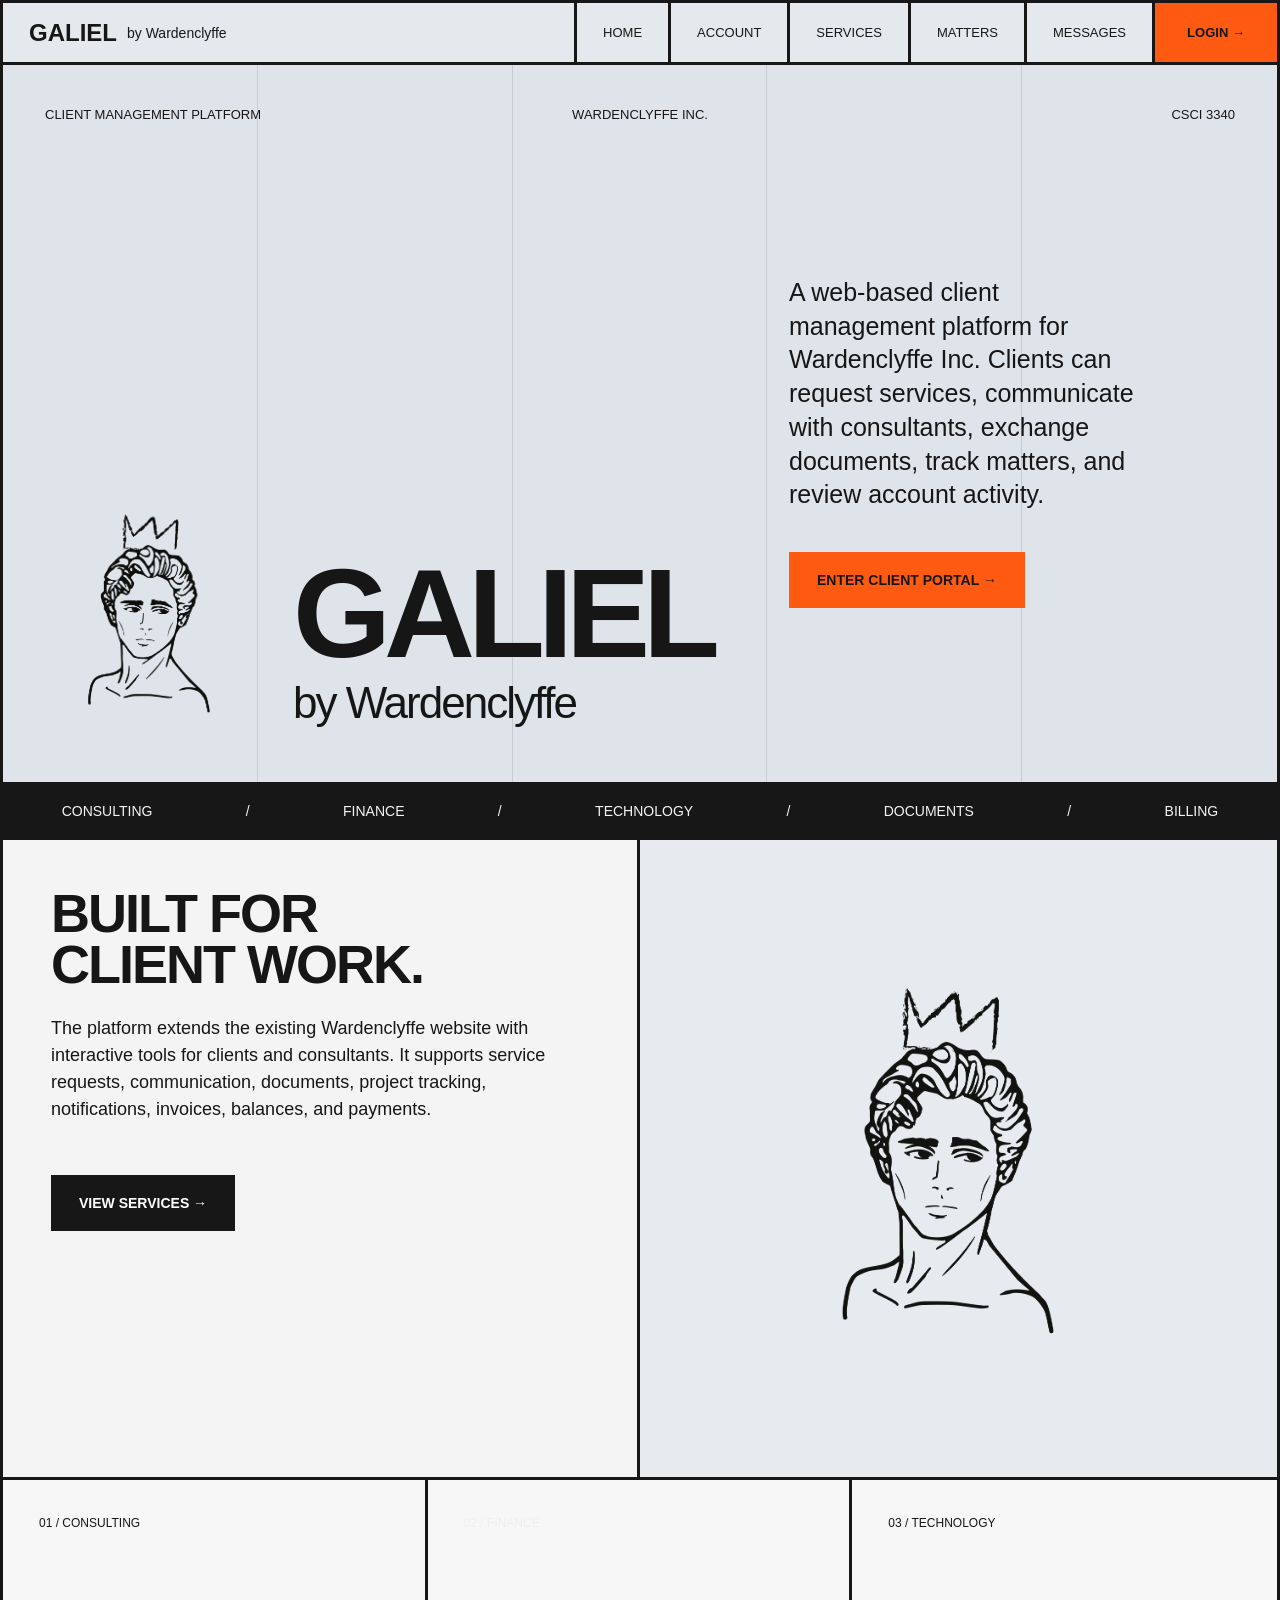
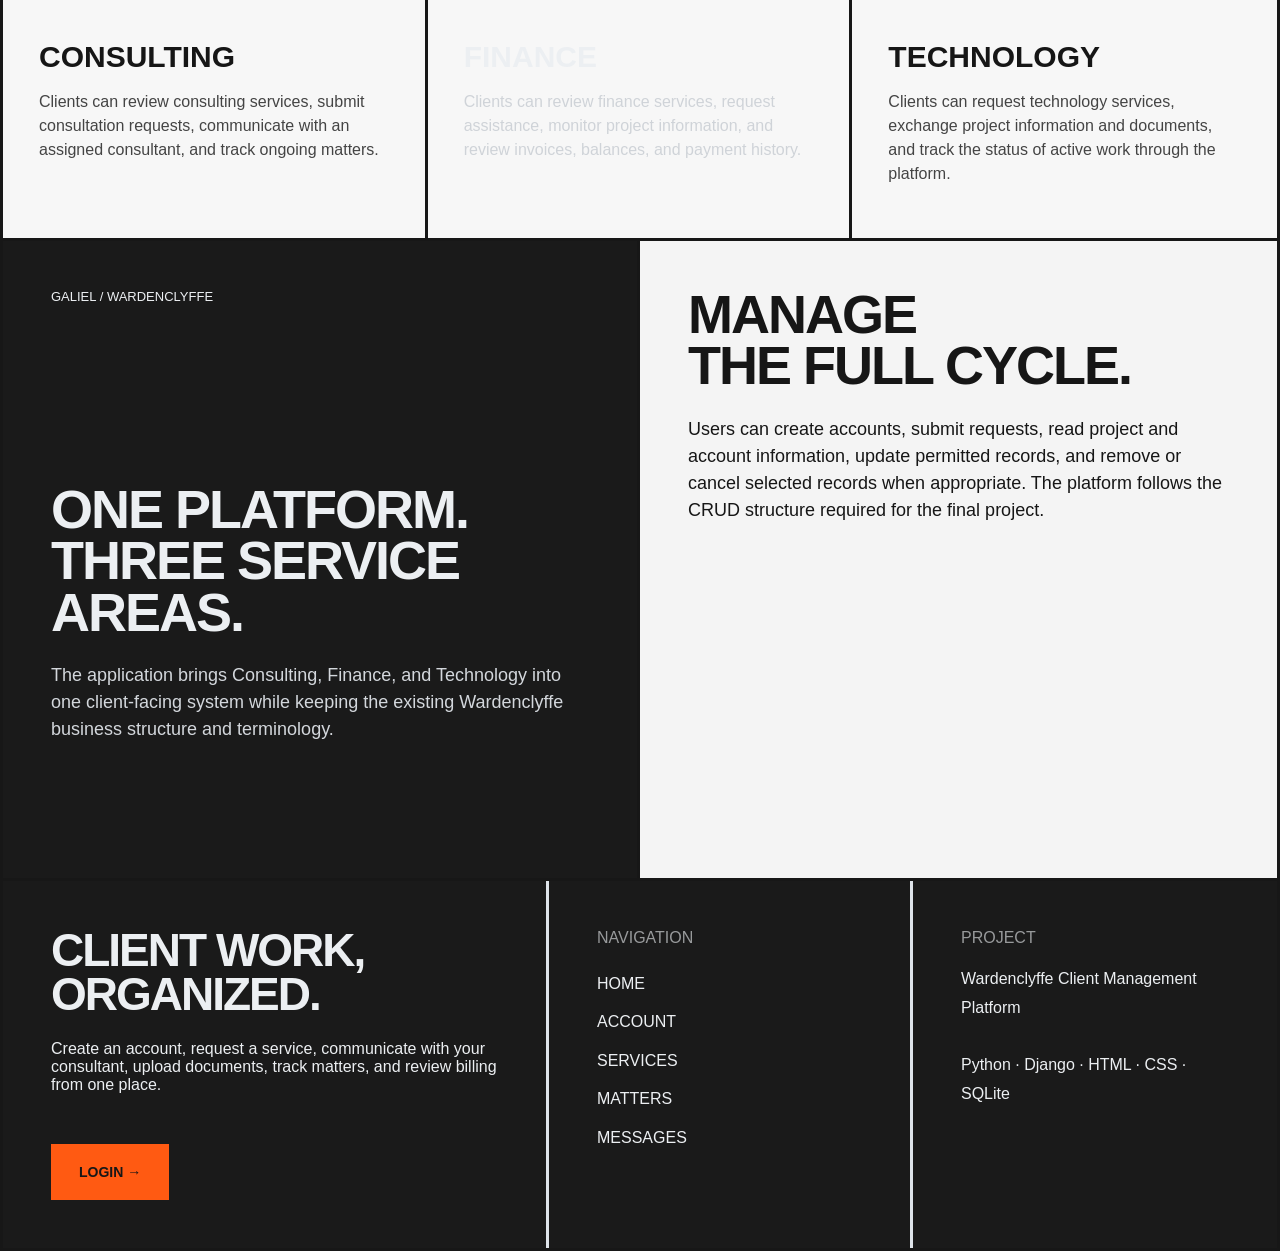
==== commit 671b3ea6: "Link Financial Planning from Data Analysis" ====
--- a/index.html
+++ b/index.html
@@ -1,532 +1,168 @@
 <!DOCTYPE html>
 <html lang="en">
 <head>
-<meta charset="utf-8">
-<meta name="viewport" content="width=device-width, initial-scale=1">
-<title>Starclyffe — An Unfolding Universe</title>
-<meta name="description" content="Starclyffe: an unfolding universe of games, music and data. Wonder begins with curiosity.">
-<meta name="theme-color" content="#FAFAF7">
-<link rel="icon" type="image/png" href="favicon.png">
-<link rel="preconnect" href="https://fonts.googleapis.com">
-<link rel="preconnect" href="https://fonts.gstatic.com" crossorigin>
-<link href="https://fonts.googleapis.com/css2?family=IM+Fell+English:ital@0;1&family=Spectral:ital,wght@0,400;0,500;1,400&display=swap" rel="stylesheet">
+<meta charset="UTF-8" />
+<meta name="viewport" content="width=device-width, initial-scale=1.0" />
+<title>Galiel by Wardenclyffe — Preview</title>
 <style>
-:root{
-  --paper:#FAFAF7; --ink:#17161D; --ink2:#4A4855; --rule:#D9D7D0;
-  --gold:#C28A1C; --crimson:#B0303E; --blue:#2F5D8C;
-  --display:"IM Fell English", "Iowan Old Style", Georgia, serif;
-  --body:"Spectral", Georgia, serif;
-}
-*{box-sizing:border-box;margin:0;padding:0}
-html,body{height:100%;overflow:hidden;background:var(--paper);color:var(--ink);font-family:var(--body)}
-canvas#sky{position:fixed;inset:0;width:100%;height:100%;display:block;cursor:default;touch-action:none}
-canvas#sky.over{cursor:pointer}
-button{font:inherit;color:inherit;background:none;border:0;cursor:pointer}
-:focus-visible{outline:2px solid var(--gold);outline-offset:4px;border-radius:2px}
-
-.logo{display:block;aspect-ratio:1100/446;background:var(--gold);
-  -webkit-mask:url(assets/starclyffe-logo.png) center/contain no-repeat;mask:url(assets/starclyffe-logo.png) center/contain no-repeat}
-
-/* header */
-.top{position:fixed;top:0;left:0;right:0;display:flex;align-items:center;justify-content:space-between;padding:22px clamp(18px,4vw,44px);z-index:5;pointer-events:none}
-.top>*{pointer-events:auto}
-.mini{width:150px;opacity:0;transform:translateY(-6px);transition:opacity .5s,transform .5s}
-body.drifting .mini,body.inworld .mini{opacity:1;transform:none}
-.worlds{display:flex;gap:clamp(12px,2vw,26px);font-family:var(--display);font-size:clamp(16px,1.5vw,19px)}
-.worlds button{padding:4px 0;border-bottom:1px solid transparent;transition:border-color .25s,color .25s}
-.worlds button:hover,.worlds button[aria-current="true"]{border-color:var(--ink)}
-
-/* hero */
-.hero{position:fixed;left:50%;top:clamp(84px,15vh,150px);transform:translateX(-50%);width:min(680px,92vw);text-align:center;z-index:3;pointer-events:none;transition:opacity .6s,transform .6s}
-.hero .logo{width:min(560px,74vw);margin:0 auto;opacity:0;transition:opacity 1.2s}
-body.ready .hero .logo{opacity:1}
-.hero h1,.hero p{text-shadow:0 0 14px var(--paper),0 0 4px var(--paper),0 0 2px var(--paper)}
-.hero h1{font-family:var(--display);font-weight:400;font-size:clamp(30px,4.2vw,54px);line-height:1.08;margin-top:clamp(14px,2.4vh,26px);opacity:0;transform:translateY(8px);transition:opacity 1s .2s,transform 1s .2s}
-.hero p{font-size:clamp(16px,1.35vw,19px);line-height:1.6;color:var(--ink2);margin:12px auto 0;max-width:34em;opacity:0;transition:opacity 1s .5s}
-body.ready .hero h1,body.ready .hero p{opacity:1;transform:none}
-body.drifting .hero,body.inworld .hero{opacity:0;transform:translate(-50%,-14px)}
-
-/* hover label */
-.label{position:fixed;z-index:4;pointer-events:none;font-family:var(--display);font-style:italic;font-size:22px;padding:2px 10px;background:var(--paper);border:1px solid var(--ink);transform:translate(-50%,-50%);opacity:0;transition:opacity .2s}
-.label.on{opacity:1}
-
-/* hint + footer */
-.hint{position:fixed;left:50%;bottom:64px;transform:translateX(-50%);font-style:italic;font-size:15px;color:var(--ink2);z-index:3;white-space:nowrap;transition:opacity .6s;opacity:0}
-body.ready .hint{opacity:1}
-body.inworld .hint,body.drifting .hint{opacity:0}
-.foot{position:fixed;left:0;right:0;bottom:0;background:linear-gradient(rgba(250,250,247,0),var(--paper) 45%);padding-top:34px!important;display:flex;justify-content:space-between;align-items:center;gap:16px;flex-wrap:wrap;padding:16px clamp(18px,4vw,44px);font-size:14px;color:var(--ink2);z-index:5;pointer-events:none}
-.foot>*{pointer-events:auto}
-.foot nav{display:flex;gap:18px;flex-wrap:wrap}
-.foot a{color:inherit;text-decoration:none;border-bottom:1px solid transparent}
-.foot a:hover{color:var(--ink);border-color:var(--ink)}
-
-/* world panel */
-.panel{position:fixed;right:clamp(14px,5vw,72px);top:50%;width:min(420px,90vw);transform:translate(24px,-50%);opacity:0;visibility:hidden;z-index:6;
-  background:var(--paper);border:1px solid var(--ink);padding:34px 32px 30px;transition:opacity .5s,transform .5s,visibility 0s .5s;box-shadow:8px 12px 0 -1px var(--paper),8px 12px 0 0 var(--ink)}
-.panel::before{content:"";position:absolute;inset:6px;border:1px solid var(--ink);pointer-events:none}
-body.inworld .panel{opacity:1;visibility:visible;transform:translate(0,-50%);transition:opacity .6s .5s,transform .6s .5s,visibility 0s}
-.panel h2{font-family:var(--display);font-weight:400;font-size:44px;line-height:1}
-.panel .desc{font-size:17px;line-height:1.6;margin-top:16px}
-.panel .tags{display:flex;flex-wrap:wrap;gap:8px;margin-top:18px;list-style:none}
-.panel .tags li{font-size:14px;border:1px solid var(--rule);padding:5px 12px;border-radius:999px}
-.panel .status{font-style:italic;color:var(--ink2);margin-top:20px;font-size:15px}
-.panel .status b{font-style:normal;font-weight:500;color:var(--accent,var(--gold))}
-.panel .visit{display:inline-block;margin-top:18px;background:var(--accent,var(--ink));color:#fff;text-decoration:none;font-family:var(--display);font-size:19px;padding:9px 18px;border-radius:999px}
-.panel .visit[hidden]{display:none}
-.panel .back{display:block;margin-top:24px;font-family:var(--display);font-size:19px;border-bottom:1px solid var(--ink);padding-bottom:2px}
-
-@media (max-width:720px){
-  .worlds{display:none}
-  .hint{bottom:86px;font-size:14px}
-  .panel{top:auto;bottom:16px;right:50%;transform:translate(50%,24px)}
-  body.inworld .panel{transform:translate(50%,0)}
-}
-@media (prefers-reduced-motion:reduce){*{transition:none!important}}
-.sr{position:absolute;width:1px;height:1px;overflow:hidden;clip:rect(0 0 0 0)}
+  * { box-sizing: border-box; }
+  html, body { margin: 0; background: #dfe4ea; color: #161616; font-family: Arial, Helvetica, sans-serif; }
+  body { overflow-x: hidden; }
+  .page { min-height: 100vh; border: 3px solid #171717; background:
+    linear-gradient(to right, transparent 0, transparent calc(20% - 1px), #c7ccd2 calc(20% - 1px), #c7ccd2 20%, transparent 20%, transparent calc(40% - 1px), #c7ccd2 calc(40% - 1px), #c7ccd2 40%, transparent 40%, transparent calc(60% - 1px), #c7ccd2 calc(60% - 1px), #c7ccd2 60%, transparent 60%, transparent calc(80% - 1px), #c7ccd2 calc(80% - 1px), #c7ccd2 80%, transparent 80%);
+  }
+  .nav {
+    display:grid; grid-template-columns: 1.6fr repeat(5,.23fr) .34fr;
+    min-height:62px; border-bottom:3px solid #171717; background:#e5e8ec;
+    position:sticky; top:0; z-index:4;
+  }
+  .nav > div, .nav a { border-right:3px solid #171717; display:flex; align-items:center; padding:0 26px; text-decoration:none; color:#171717; font-size:13px; }
+  .brand { font-weight:700; font-size:24px !important; }
+  .brand small { font-weight:400; font-size:14px; margin-left:10px; }
+  .nav .cta { background:#ff5a12; justify-content:center; border-right:0; font-weight:600; }
+  .hero {
+    min-height:720px; padding:42px 42px 30px; position:relative; border-bottom:3px solid #171717;
+  }
+  .meta { display:grid; grid-template-columns: 1fr 1fr 1fr; font-size:13px; margin-bottom:30px; }
+  .meta div:nth-child(2) { text-align:center; }
+  .meta div:nth-child(3) { text-align:right; }
+  .hero-grid { display:grid; grid-template-columns: 1.15fr .85fr; gap:36px; min-height:580px; }
+  .hero-left { display:flex; flex-direction:column; justify-content:flex-end; padding-right:20px; }
+  .logo-wrap { display:flex; align-items:flex-end; gap:28px; margin-bottom:10px; }
+  .logo-wrap img { width:220px; height:220px; object-fit:contain; filter:contrast(1.15); mix-blend-mode:multiply; }
+  .wordmark { line-height:.84; }
+  .wordmark .galiel { font-size:126px; font-weight:800; letter-spacing:-7px; }
+  .wordmark .sub { font-size:44px; font-weight:400; letter-spacing:-2px; margin-top:18px; }
+  .hero-right { display:flex; flex-direction:column; justify-content:center; align-items:flex-start; padding:30px 30px 30px 20px; }
+  .hero-right p { font-size:25px; line-height:1.35; max-width:520px; margin:0 0 40px; }
+  .orange-btn { background:#ff5a12; color:#171717; border:0; padding:20px 28px; font-weight:700; font-size:14px; }
+  .strip { background:#171717; color:#f4f4f4; border-bottom:3px solid #171717; padding:18px 24px; display:flex; justify-content:space-around; gap:24px; font-size:14px; text-transform:uppercase; }
+  .section { display:grid; grid-template-columns: 1fr 1fr; min-height:640px; border-bottom:3px solid #171717; background:#f4f4f4; }
+  .section > div { padding:48px; border-right:3px solid #171717; position:relative; }
+  .section > div:last-child { border-right:0; }
+  h2 { margin:0 0 24px; font-size:54px; line-height:.95; letter-spacing:-2px; }
+  .lede { font-size:18px; line-height:1.5; max-width:560px; }
+  .dark { background:#1a1a1a; color:#eceff2; }
+  .orange { background:#ff5a12; }
+  .portrait-panel { display:flex; align-items:center; justify-content:center; background:#e7eaee; }
+  .portrait-panel img { width:64%; max-width:520px; filter:contrast(1.1); mix-blend-mode:multiply; }
+  .cards { display:grid; grid-template-columns:repeat(3,1fr); border-bottom:3px solid #171717; }
+  .card { min-height:350px; padding:36px; border-right:3px solid #171717; background:#f7f7f7; }
+  .card:last-child { border-right:0; }
+  .card .kicker { font-size:12px; margin-bottom:110px; }
+  .card h3 { font-size:30px; margin:0 0 16px; }
+  .card p { line-height:1.5; color:#444; }
+  .footer { background:#1a1a1a; color:#eceff2; display:grid; grid-template-columns: 1.2fr .8fr .8fr; border-top:0; }
+  .footer > div { padding:48px; border-right:3px solid #dfe4ea; min-height:330px; }
+  .footer > div:last-child { border-right:0; }
+  .footer h2 { font-size:46px; max-width:560px; }
+  .footer .orange-btn { margin-top:34px; }
+  @media (max-width: 900px) {
+    .nav { grid-template-columns:1fr; position:static; }
+    .nav > div, .nav a { border-right:0; border-bottom:2px solid #171717; min-height:52px; }
+    .hero-grid, .section, .cards, .footer { grid-template-columns:1fr; }
+    .wordmark .galiel { font-size:76px; }
+    .wordmark .sub { font-size:32px; }
+    .logo-wrap { flex-direction:column; align-items:flex-start; }
+    .section > div, .card, .footer > div { border-right:0; border-bottom:3px solid #171717; }
+  }
 </style>
 </head>
 <body>
-<canvas id="sky" aria-hidden="true"></canvas>
+<div class="page">
+  <div class="nav">
+    <div class="brand">GALIEL <small>by Wardenclyffe</small></div>
+    <a href="#">HOME</a>
+    <a href="#">ACCOUNT</a>
+    <a href="#">SERVICES</a>
+    <a href="#">MATTERS</a>
+    <a href="#">MESSAGES</a>
+    <a href="#" class="cta">LOGIN →</a>
+  </div>
 
-<header class="top">
-  <button class="logo mini" id="home" aria-label="Starclyffe, back to the cluster"></button>
-  <nav class="worlds" aria-label="Worlds">
-    <button data-world="games">Games</button>
-    <button data-world="music">Music</button>
-    <button data-world="data">Data Analysis</button>
-    <button data-world="sparky">Sparky Chicken</button>
-  </nav>
-</header>
+  <section class="hero">
+    <div class="meta">
+      <div>CLIENT MANAGEMENT PLATFORM</div>
+      <div>WARDENCLYFFE INC.</div>
+      <div>CSCI 3340</div>
+    </div>
+    <div class="hero-grid">
+      <div class="hero-left">
+        <div class="logo-wrap">
+          <img src="[data-uri]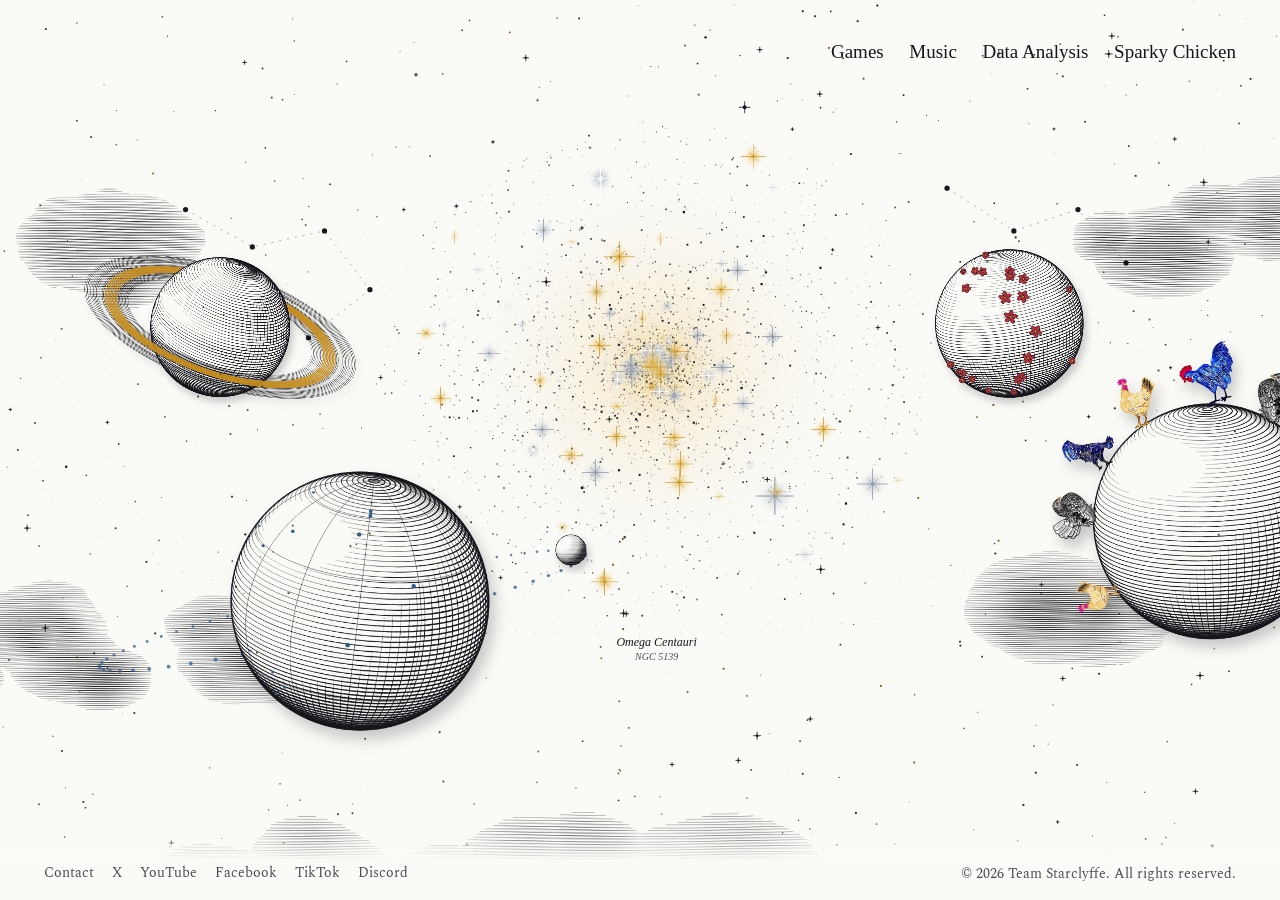
==== commit 4a827d84: "Restore planets page" ====
--- a/index.html
+++ b/index.html
@@ -1,168 +1,532 @@
 <!DOCTYPE html>
 <html lang="en">
 <head>
-<meta charset="UTF-8" />
-<meta name="viewport" content="width=device-width, initial-scale=1.0" />
-<title>Galiel by Wardenclyffe — Preview</title>
+<meta charset="utf-8">
+<meta name="viewport" content="width=device-width, initial-scale=1">
+<title>Starclyffe — An Unfolding Universe</title>
+<meta name="description" content="Starclyffe: an unfolding universe of games, music and data. Wonder begins with curiosity.">
+<meta name="theme-color" content="#FAFAF7">
+<link rel="icon" type="image/png" href="favicon.png">
+<link rel="preconnect" href="https://fonts.googleapis.com">
+<link rel="preconnect" href="https://fonts.gstatic.com" crossorigin>
+<link href="https://fonts.googleapis.com/css2?family=IM+Fell+English:ital@0;1&family=Spectral:ital,wght@0,400;0,500;1,400&display=swap" rel="stylesheet">
 <style>
-  * { box-sizing: border-box; }
-  html, body { margin: 0; background: #dfe4ea; color: #161616; font-family: Arial, Helvetica, sans-serif; }
-  body { overflow-x: hidden; }
-  .page { min-height: 100vh; border: 3px solid #171717; background:
-    linear-gradient(to right, transparent 0, transparent calc(20% - 1px), #c7ccd2 calc(20% - 1px), #c7ccd2 20%, transparent 20%, transparent calc(40% - 1px), #c7ccd2 calc(40% - 1px), #c7ccd2 40%, transparent 40%, transparent calc(60% - 1px), #c7ccd2 calc(60% - 1px), #c7ccd2 60%, transparent 60%, transparent calc(80% - 1px), #c7ccd2 calc(80% - 1px), #c7ccd2 80%, transparent 80%);
-  }
-  .nav {
-    display:grid; grid-template-columns: 1.6fr repeat(5,.23fr) .34fr;
-    min-height:62px; border-bottom:3px solid #171717; background:#e5e8ec;
-    position:sticky; top:0; z-index:4;
-  }
-  .nav > div, .nav a { border-right:3px solid #171717; display:flex; align-items:center; padding:0 26px; text-decoration:none; color:#171717; font-size:13px; }
-  .brand { font-weight:700; font-size:24px !important; }
-  .brand small { font-weight:400; font-size:14px; margin-left:10px; }
-  .nav .cta { background:#ff5a12; justify-content:center; border-right:0; font-weight:600; }
-  .hero {
-    min-height:720px; padding:42px 42px 30px; position:relative; border-bottom:3px solid #171717;
-  }
-  .meta { display:grid; grid-template-columns: 1fr 1fr 1fr; font-size:13px; margin-bottom:30px; }
-  .meta div:nth-child(2) { text-align:center; }
-  .meta div:nth-child(3) { text-align:right; }
-  .hero-grid { display:grid; grid-template-columns: 1.15fr .85fr; gap:36px; min-height:580px; }
-  .hero-left { display:flex; flex-direction:column; justify-content:flex-end; padding-right:20px; }
-  .logo-wrap { display:flex; align-items:flex-end; gap:28px; margin-bottom:10px; }
-  .logo-wrap img { width:220px; height:220px; object-fit:contain; filter:contrast(1.15); mix-blend-mode:multiply; }
-  .wordmark { line-height:.84; }
-  .wordmark .galiel { font-size:126px; font-weight:800; letter-spacing:-7px; }
-  .wordmark .sub { font-size:44px; font-weight:400; letter-spacing:-2px; margin-top:18px; }
-  .hero-right { display:flex; flex-direction:column; justify-content:center; align-items:flex-start; padding:30px 30px 30px 20px; }
-  .hero-right p { font-size:25px; line-height:1.35; max-width:520px; margin:0 0 40px; }
-  .orange-btn { background:#ff5a12; color:#171717; border:0; padding:20px 28px; font-weight:700; font-size:14px; }
-  .strip { background:#171717; color:#f4f4f4; border-bottom:3px solid #171717; padding:18px 24px; display:flex; justify-content:space-around; gap:24px; font-size:14px; text-transform:uppercase; }
-  .section { display:grid; grid-template-columns: 1fr 1fr; min-height:640px; border-bottom:3px solid #171717; background:#f4f4f4; }
-  .section > div { padding:48px; border-right:3px solid #171717; position:relative; }
-  .section > div:last-child { border-right:0; }
-  h2 { margin:0 0 24px; font-size:54px; line-height:.95; letter-spacing:-2px; }
-  .lede { font-size:18px; line-height:1.5; max-width:560px; }
-  .dark { background:#1a1a1a; color:#eceff2; }
-  .orange { background:#ff5a12; }
-  .portrait-panel { display:flex; align-items:center; justify-content:center; background:#e7eaee; }
-  .portrait-panel img { width:64%; max-width:520px; filter:contrast(1.1); mix-blend-mode:multiply; }
-  .cards { display:grid; grid-template-columns:repeat(3,1fr); border-bottom:3px solid #171717; }
-  .card { min-height:350px; padding:36px; border-right:3px solid #171717; background:#f7f7f7; }
-  .card:last-child { border-right:0; }
-  .card .kicker { font-size:12px; margin-bottom:110px; }
-  .card h3 { font-size:30px; margin:0 0 16px; }
-  .card p { line-height:1.5; color:#444; }
-  .footer { background:#1a1a1a; color:#eceff2; display:grid; grid-template-columns: 1.2fr .8fr .8fr; border-top:0; }
-  .footer > div { padding:48px; border-right:3px solid #dfe4ea; min-height:330px; }
-  .footer > div:last-child { border-right:0; }
-  .footer h2 { font-size:46px; max-width:560px; }
-  .footer .orange-btn { margin-top:34px; }
-  @media (max-width: 900px) {
-    .nav { grid-template-columns:1fr; position:static; }
-    .nav > div, .nav a { border-right:0; border-bottom:2px solid #171717; min-height:52px; }
-    .hero-grid, .section, .cards, .footer { grid-template-columns:1fr; }
-    .wordmark .galiel { font-size:76px; }
-    .wordmark .sub { font-size:32px; }
-    .logo-wrap { flex-direction:column; align-items:flex-start; }
-    .section > div, .card, .footer > div { border-right:0; border-bottom:3px solid #171717; }
-  }
+:root{
+  --paper:#FAFAF7; --ink:#17161D; --ink2:#4A4855; --rule:#D9D7D0;
+  --gold:#C28A1C; --crimson:#B0303E; --blue:#2F5D8C;
+  --display:"IM Fell English", "Iowan Old Style", Georgia, serif;
+  --body:"Spectral", Georgia, serif;
+}
+*{box-sizing:border-box;margin:0;padding:0}
+html,body{height:100%;overflow:hidden;background:var(--paper);color:var(--ink);font-family:var(--body)}
+canvas#sky{position:fixed;inset:0;width:100%;height:100%;display:block;cursor:default;touch-action:none}
+canvas#sky.over{cursor:pointer}
+button{font:inherit;color:inherit;background:none;border:0;cursor:pointer}
+:focus-visible{outline:2px solid var(--gold);outline-offset:4px;border-radius:2px}
+
+.logo{display:block;aspect-ratio:1100/446;background:var(--gold);
+  -webkit-mask:url(assets/starclyffe-logo.png) center/contain no-repeat;mask:url(assets/starclyffe-logo.png) center/contain no-repeat}
+
+/* header */
+.top{position:fixed;top:0;left:0;right:0;display:flex;align-items:center;justify-content:space-between;padding:22px clamp(18px,4vw,44px);z-index:5;pointer-events:none}
+.top>*{pointer-events:auto}
+.mini{width:150px;opacity:0;transform:translateY(-6px);transition:opacity .5s,transform .5s}
+body.drifting .mini,body.inworld .mini{opacity:1;transform:none}
+.worlds{display:flex;gap:clamp(12px,2vw,26px);font-family:var(--display);font-size:clamp(16px,1.5vw,19px)}
+.worlds button{padding:4px 0;border-bottom:1px solid transparent;transition:border-color .25s,color .25s}
+.worlds button:hover,.worlds button[aria-current="true"]{border-color:var(--ink)}
+
+/* hero */
+.hero{position:fixed;left:50%;top:clamp(84px,15vh,150px);transform:translateX(-50%);width:min(680px,92vw);text-align:center;z-index:3;pointer-events:none;transition:opacity .6s,transform .6s}
+.hero .logo{width:min(560px,74vw);margin:0 auto;opacity:0;transition:opacity 1.2s}
+body.ready .hero .logo{opacity:1}
+.hero h1,.hero p{text-shadow:0 0 14px var(--paper),0 0 4px var(--paper),0 0 2px var(--paper)}
+.hero h1{font-family:var(--display);font-weight:400;font-size:clamp(30px,4.2vw,54px);line-height:1.08;margin-top:clamp(14px,2.4vh,26px);opacity:0;transform:translateY(8px);transition:opacity 1s .2s,transform 1s .2s}
+.hero p{font-size:clamp(16px,1.35vw,19px);line-height:1.6;color:var(--ink2);margin:12px auto 0;max-width:34em;opacity:0;transition:opacity 1s .5s}
+body.ready .hero h1,body.ready .hero p{opacity:1;transform:none}
+body.drifting .hero,body.inworld .hero{opacity:0;transform:translate(-50%,-14px)}
+
+/* hover label */
+.label{position:fixed;z-index:4;pointer-events:none;font-family:var(--display);font-style:italic;font-size:22px;padding:2px 10px;background:var(--paper);border:1px solid var(--ink);transform:translate(-50%,-50%);opacity:0;transition:opacity .2s}
+.label.on{opacity:1}
+
+/* hint + footer */
+.hint{position:fixed;left:50%;bottom:64px;transform:translateX(-50%);font-style:italic;font-size:15px;color:var(--ink2);z-index:3;white-space:nowrap;transition:opacity .6s;opacity:0}
+body.ready .hint{opacity:1}
+body.inworld .hint,body.drifting .hint{opacity:0}
+.foot{position:fixed;left:0;right:0;bottom:0;background:linear-gradient(rgba(250,250,247,0),var(--paper) 45%);padding-top:34px!important;display:flex;justify-content:space-between;align-items:center;gap:16px;flex-wrap:wrap;padding:16px clamp(18px,4vw,44px);font-size:14px;color:var(--ink2);z-index:5;pointer-events:none}
+.foot>*{pointer-events:auto}
+.foot nav{display:flex;gap:18px;flex-wrap:wrap}
+.foot a{color:inherit;text-decoration:none;border-bottom:1px solid transparent}
+.foot a:hover{color:var(--ink);border-color:var(--ink)}
+
+/* world panel */
+.panel{position:fixed;right:clamp(14px,5vw,72px);top:50%;width:min(420px,90vw);transform:translate(24px,-50%);opacity:0;visibility:hidden;z-index:6;
+  background:var(--paper);border:1px solid var(--ink);padding:34px 32px 30px;transition:opacity .5s,transform .5s,visibility 0s .5s;box-shadow:8px 12px 0 -1px var(--paper),8px 12px 0 0 var(--ink)}
+.panel::before{content:"";position:absolute;inset:6px;border:1px solid var(--ink);pointer-events:none}
+body.inworld .panel{opacity:1;visibility:visible;transform:translate(0,-50%);transition:opacity .6s .5s,transform .6s .5s,visibility 0s}
+.panel h2{font-family:var(--display);font-weight:400;font-size:44px;line-height:1}
+.panel .desc{font-size:17px;line-height:1.6;margin-top:16px}
+.panel .tags{display:flex;flex-wrap:wrap;gap:8px;margin-top:18px;list-style:none}
+.panel .tags li{font-size:14px;border:1px solid var(--rule);padding:5px 12px;border-radius:999px}
+.panel .status{font-style:italic;color:var(--ink2);margin-top:20px;font-size:15px}
+.panel .status b{font-style:normal;font-weight:500;color:var(--accent,var(--gold))}
+.panel .visit{display:inline-block;margin-top:18px;background:var(--accent,var(--ink));color:#fff;text-decoration:none;font-family:var(--display);font-size:19px;padding:9px 18px;border-radius:999px}
+.panel .visit[hidden]{display:none}
+.panel .back{display:block;margin-top:24px;font-family:var(--display);font-size:19px;border-bottom:1px solid var(--ink);padding-bottom:2px}
+
+@media (max-width:720px){
+  .worlds{display:none}
+  .hint{bottom:86px;font-size:14px}
+  .panel{top:auto;bottom:16px;right:50%;transform:translate(50%,24px)}
+  body.inworld .panel{transform:translate(50%,0)}
+}
+@media (prefers-reduced-motion:reduce){*{transition:none!important}}
+.sr{position:absolute;width:1px;height:1px;overflow:hidden;clip:rect(0 0 0 0)}
 </style>
 </head>
 <body>
-<div class="page">
-  <div class="nav">
-    <div class="brand">GALIEL <small>by Wardenclyffe</small></div>
-    <a href="#">HOME</a>
-    <a href="#">ACCOUNT</a>
-    <a href="#">SERVICES</a>
-    <a href="#">MATTERS</a>
-    <a href="#">MESSAGES</a>
-    <a href="#" class="cta">LOGIN →</a>
-  </div>
-
-  <section class="hero">
-    <div class="meta">
-      <div>CLIENT MANAGEMENT PLATFORM</div>
-      <div>WARDENCLYFFE INC.</div>
-      <div>CSCI 3340</div>
-    </div>
-    <div class="hero-grid">
-      <div class="hero-left">
-        <div class="logo-wrap">
-          <img src="[data-uri]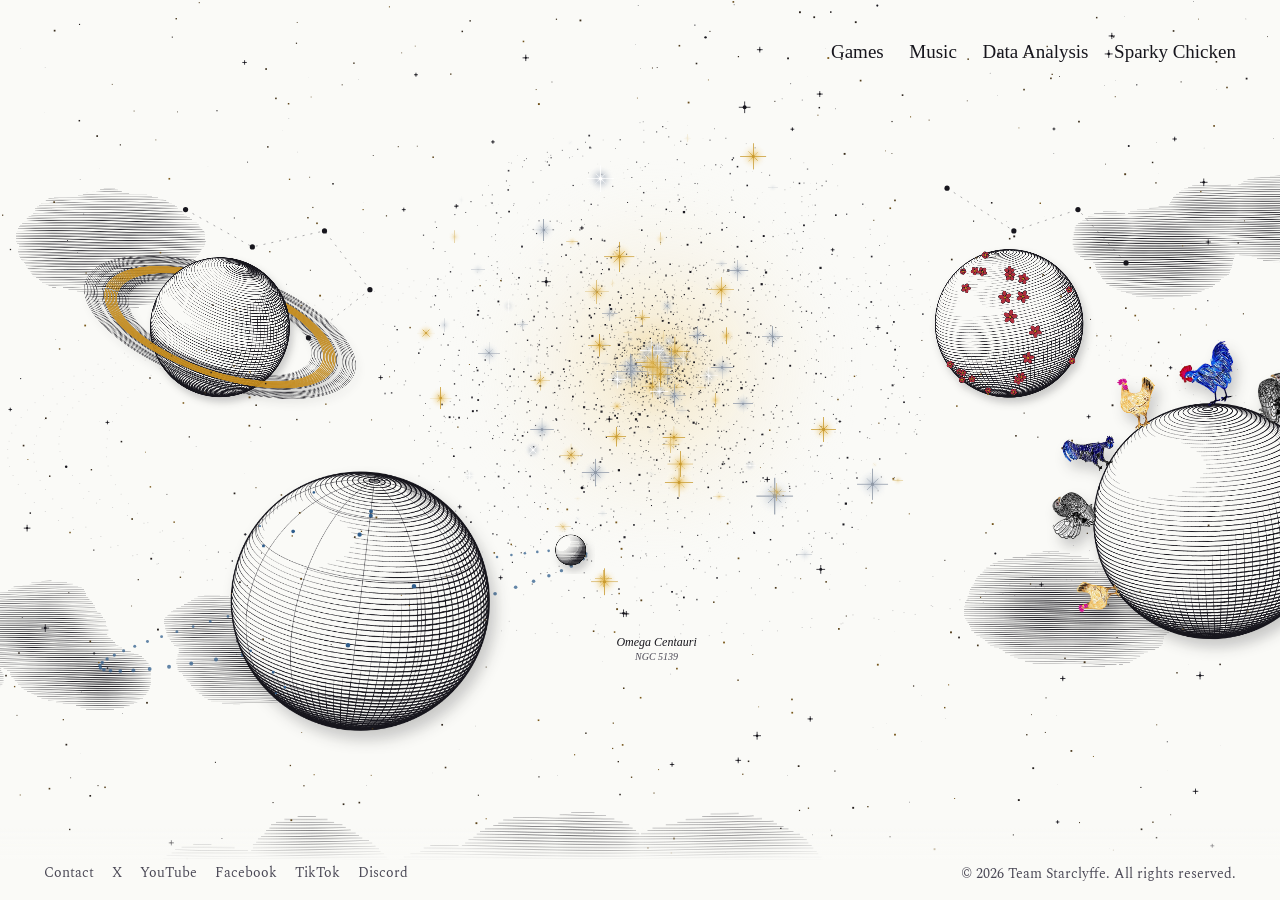
==== commit 6208e35c: "Data Analysis: add Financial Planning" ====
--- a/index.html
+++ b/index.html
@@ -139,7 +139,7 @@
 const WORLDS={
   games:{title:'Games',accent:'#C28A1C',desc:'A place for playful worlds, little adventures, and stories you can step inside. Discover what happens when imagination becomes interactive.',tags:['Experiences','Demos','Worlds']},
   music:{title:'Music',accent:'#B0303E',desc:'Music for other universes. Original compositions, atmosphere, and soundtracks for games, films, and the moments in between.',tags:['Original music','Licensing','Soundtracks']},
-  data:{title:'Data Analysis',accent:'#2F5D8C',desc:'Find patterns, ask better questions, and turn complexity into clarity. Thoughtful tools, creative intelligence, and data-driven possibilities.',tags:['Analytics','Software','Intelligence']},
+  data:{title:'Data Analysis',accent:'#2F5D8C',desc:'Find patterns, ask better questions, and turn complexity into clarity. Now open: Financial Planning, your business finances in one place. Send invoices in a minute, print real checks, upload a statement instead of typing, and always know where you stand. $20 a month, everything included.',tags:['Financial Planning','Invoices','Checks','Statements'],link:{href:'/financialplanning/',text:'Open Financial Planning',same:true},status:'Financial Planning is open'},
   sparky:{title:'Sparky Chicken',accent:'#D20001',desc:'Private internet. Private chickens. A secure connection with exits in Dallas and Mexico City, so you can watch your chickens in peace.',tags:['Private VPN','Windows','macOS'],link:{href:'https://sparkychicken.starclyffe.com/',text:'Visit Sparky Chicken'},status:'Open beta'}
 };
 
@@ -411,7 +411,7 @@
 function enter(id){const p=planets[id],w=WORLDS[id];hover=null;label.classList.remove('on');cv.classList.remove('over');
   inWorld=id;document.body.classList.add('inworld');
   $('#p-title').textContent=w.title;$('#p-desc').textContent=w.desc;$('#p-tags').innerHTML=w.tags.map(t=>`<li>${t}</li>`).join('');
-  $('#p-status').textContent=w.status||'Coming to life';const ln=$('#p-link');if(w.link){ln.hidden=false;ln.href=w.link.href;ln.textContent=w.link.text}else ln.hidden=true;
+  $('#p-status').textContent=w.status||'Coming to life';const ln=$('#p-link');if(w.link){ln.hidden=false;ln.href=w.link.href;ln.textContent=w.link.text;if(w.link.same){ln.removeAttribute('target')}else{ln.target='_blank'}}else ln.hidden=true;
   $('#panel').style.setProperty('--accent',w.accent);$('#panel').setAttribute('aria-hidden','false');
   document.querySelectorAll('.worlds button').forEach(b=>b.setAttribute('aria-current',b.dataset.world===id));
   const off=W>720?p.rd*.95:0, dz=p.rd*(W>720?3.4:4.2);
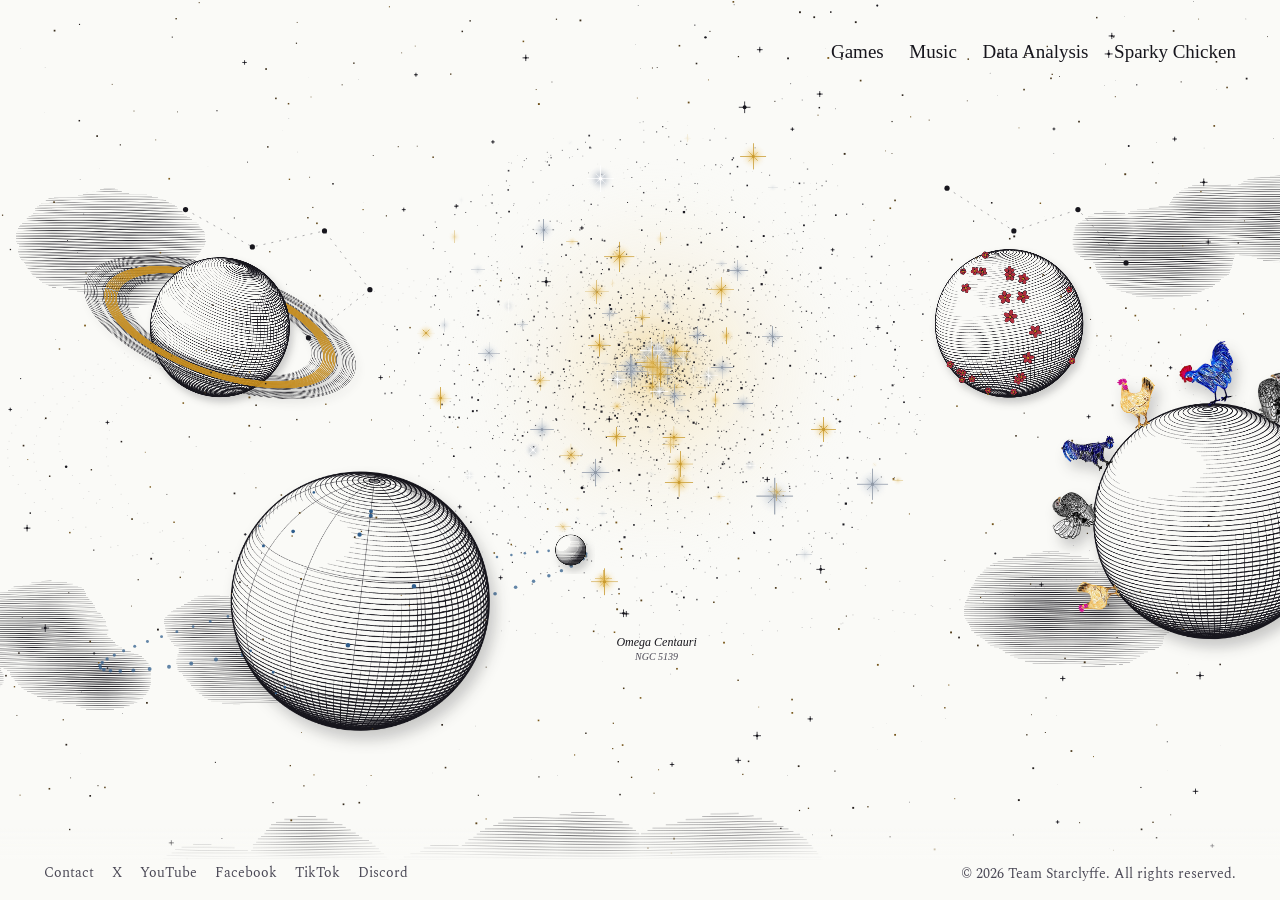
==== commit a13a86b2: "Move Flower Prince preview to /flowerprince" ====
--- a/index.html
+++ b/index.html
@@ -137,7 +137,7 @@
 const reduce=matchMedia('(prefers-reduced-motion: reduce)').matches;
 
 const WORLDS={
-  games:{title:'Games',accent:'#C28A1C',desc:'A place for playful worlds, little adventures, and stories you can step inside. Discover what happens when imagination becomes interactive.',tags:['Experiences','Demos','Worlds']},
+  games:{title:'Games',accent:'#C28A1C',desc:'A place for playful worlds, little adventures, and stories you can step inside. Now in the works: The Flower Prince, where a boy with a blooming sword heals a city one rooftop at a time.',tags:['The Flower Prince','Experiences','Worlds'],link:{href:'/flowerprince/',text:'See The Flower Prince',same:true},status:'The Flower Prince: preview'},
   music:{title:'Music',accent:'#B0303E',desc:'Music for other universes. Original compositions, atmosphere, and soundtracks for games, films, and the moments in between.',tags:['Original music','Licensing','Soundtracks']},
   data:{title:'Data Analysis',accent:'#2F5D8C',desc:'Find patterns, ask better questions, and turn complexity into clarity. Now open: Financial Planning, your business finances in one place. Send invoices in a minute, print real checks, upload a statement instead of typing, and always know where you stand. $20 a month, everything included.',tags:['Financial Planning','Invoices','Checks','Statements'],link:{href:'/financialplanning/',text:'Open Financial Planning',same:true},status:'Financial Planning is open'},
   sparky:{title:'Sparky Chicken',accent:'#D20001',desc:'Private internet. Private chickens. A secure connection with exits in Dallas and Mexico City, so you can watch your chickens in peace.',tags:['Private VPN','Windows','macOS'],link:{href:'https://sparkychicken.starclyffe.com/',text:'Visit Sparky Chicken'},status:'Open beta'}
